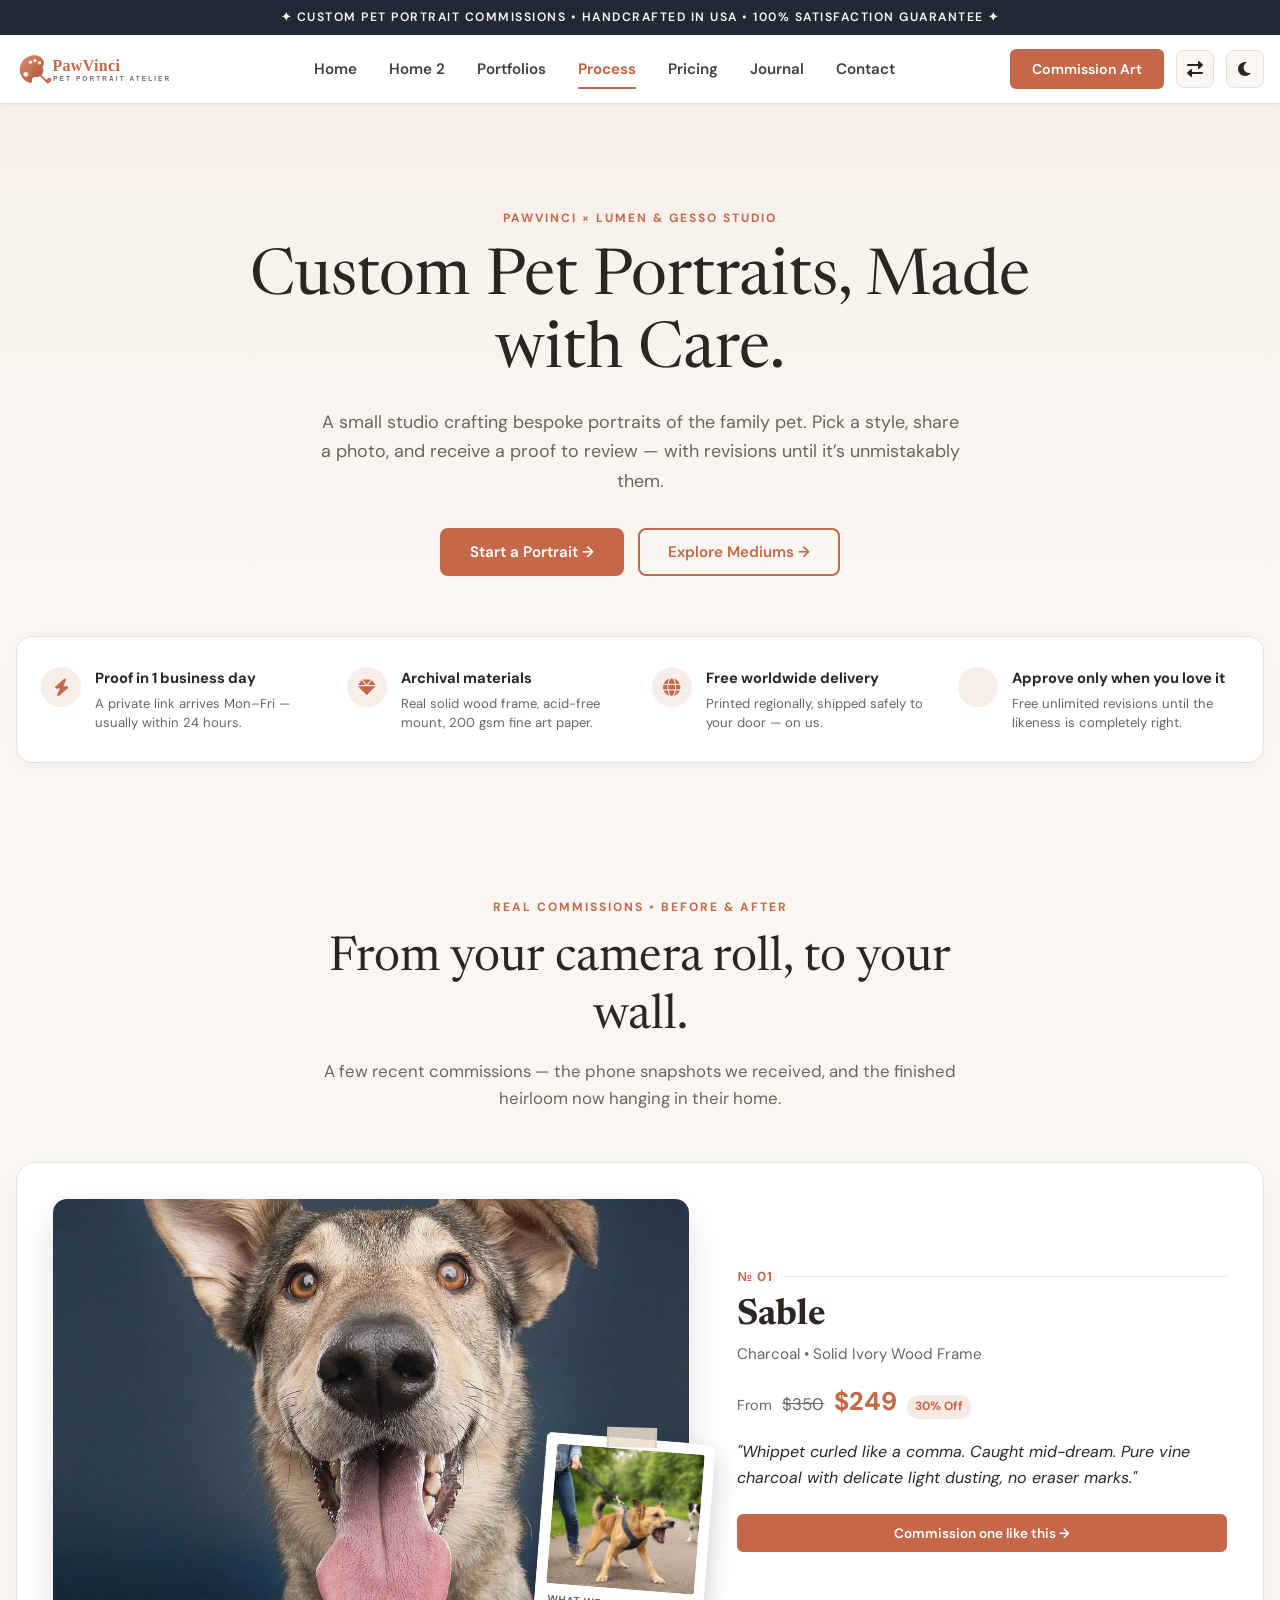
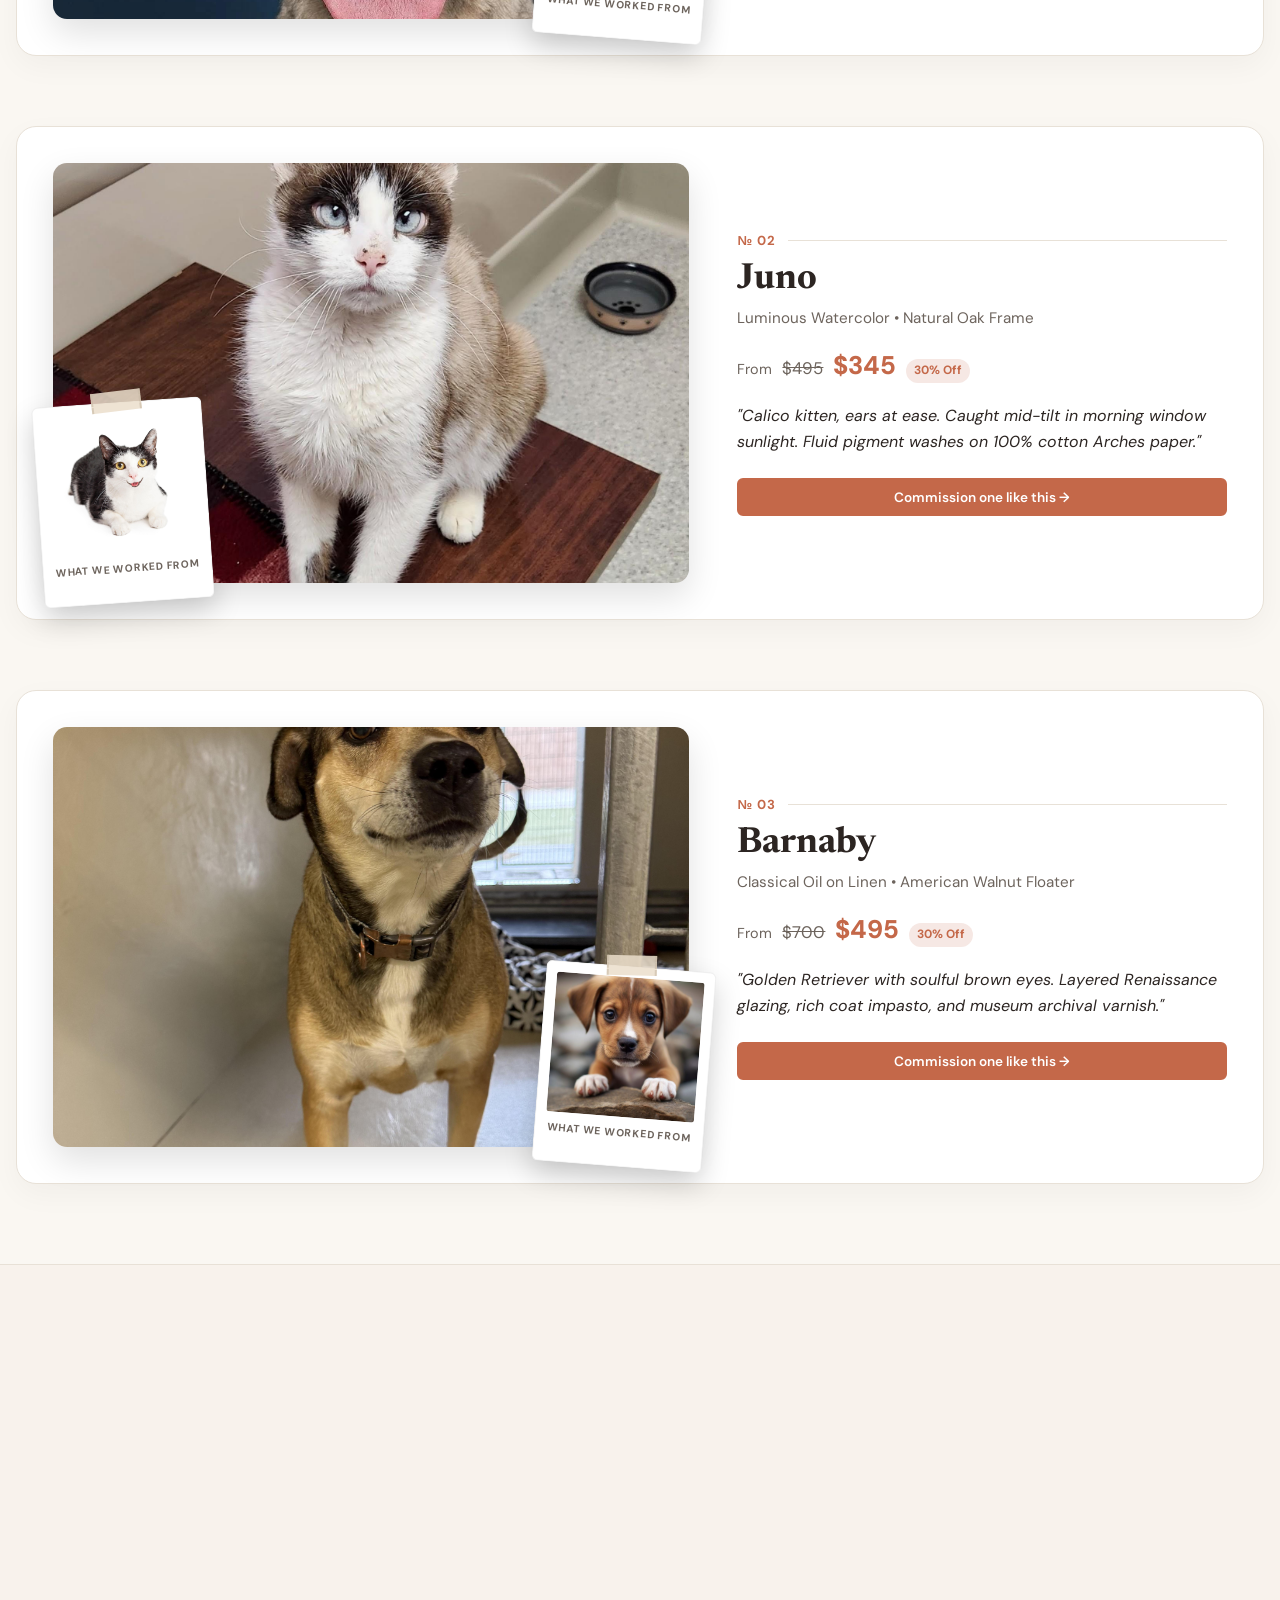
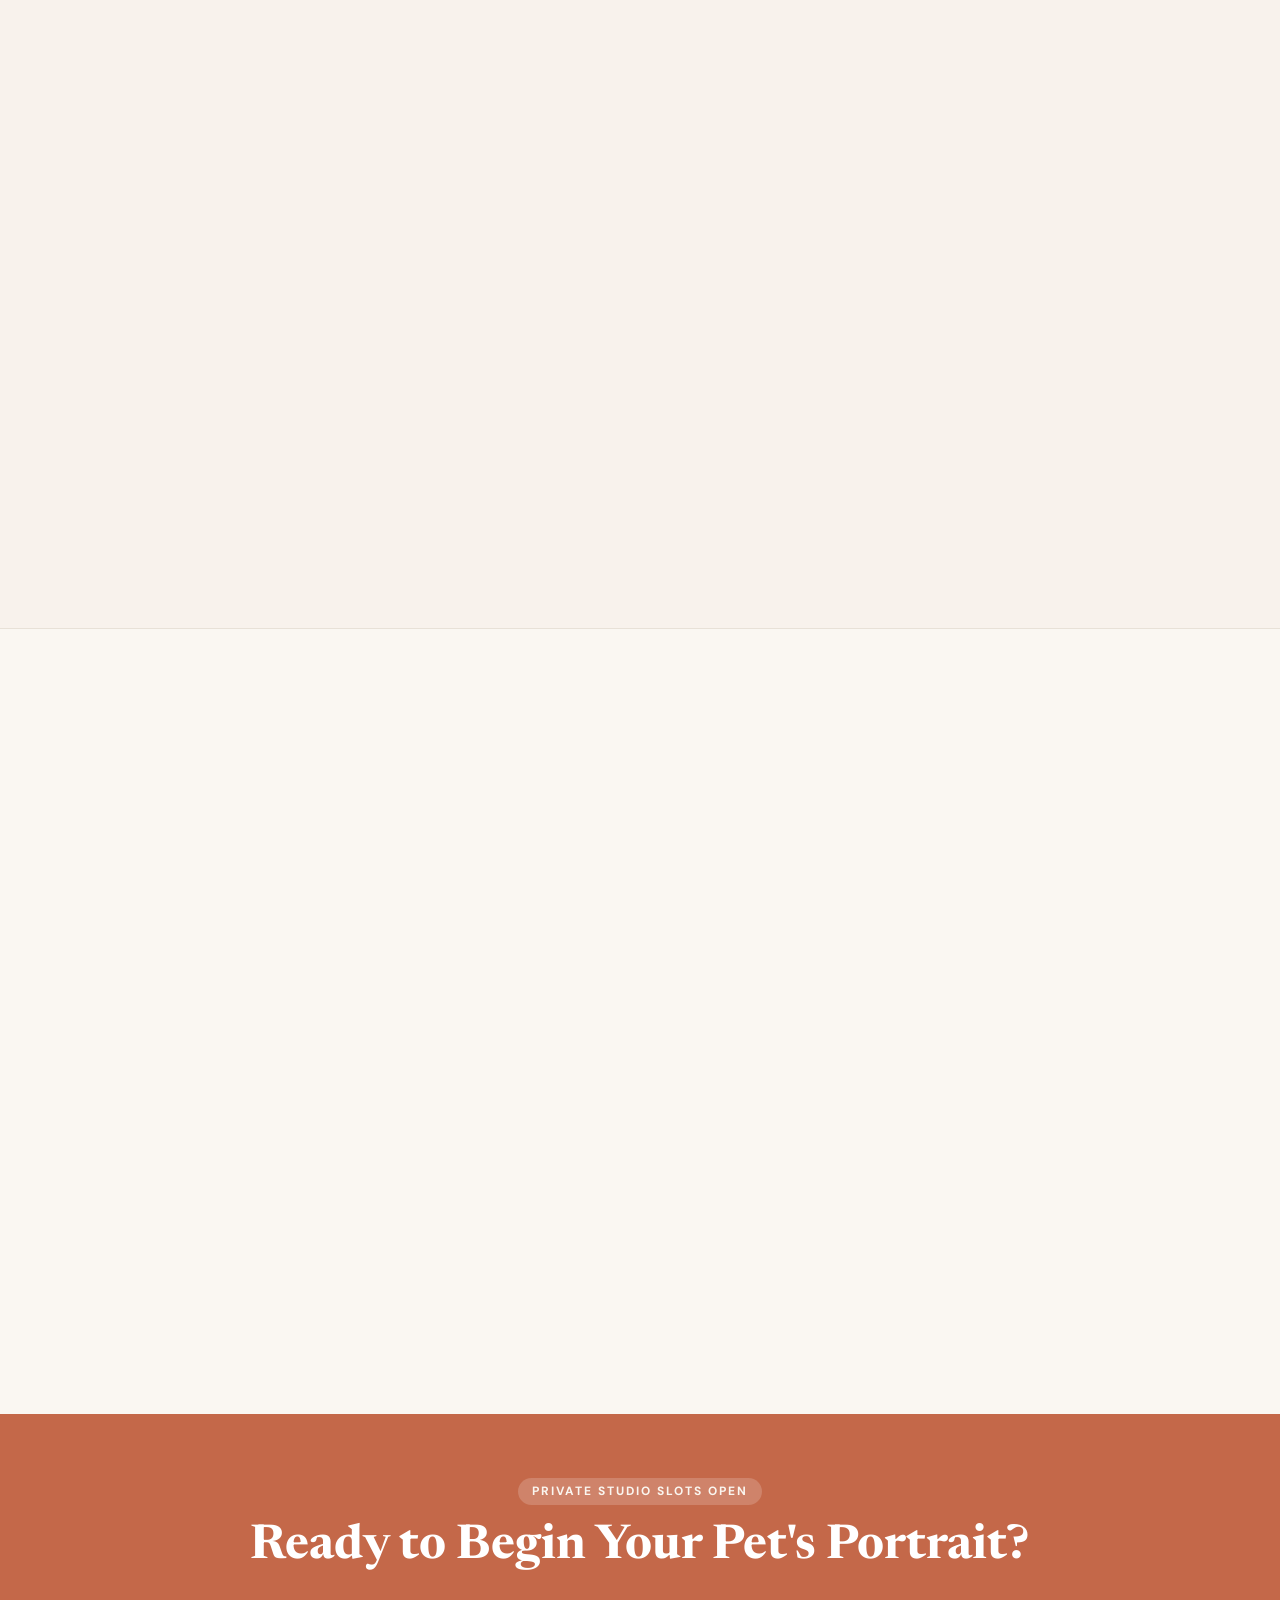
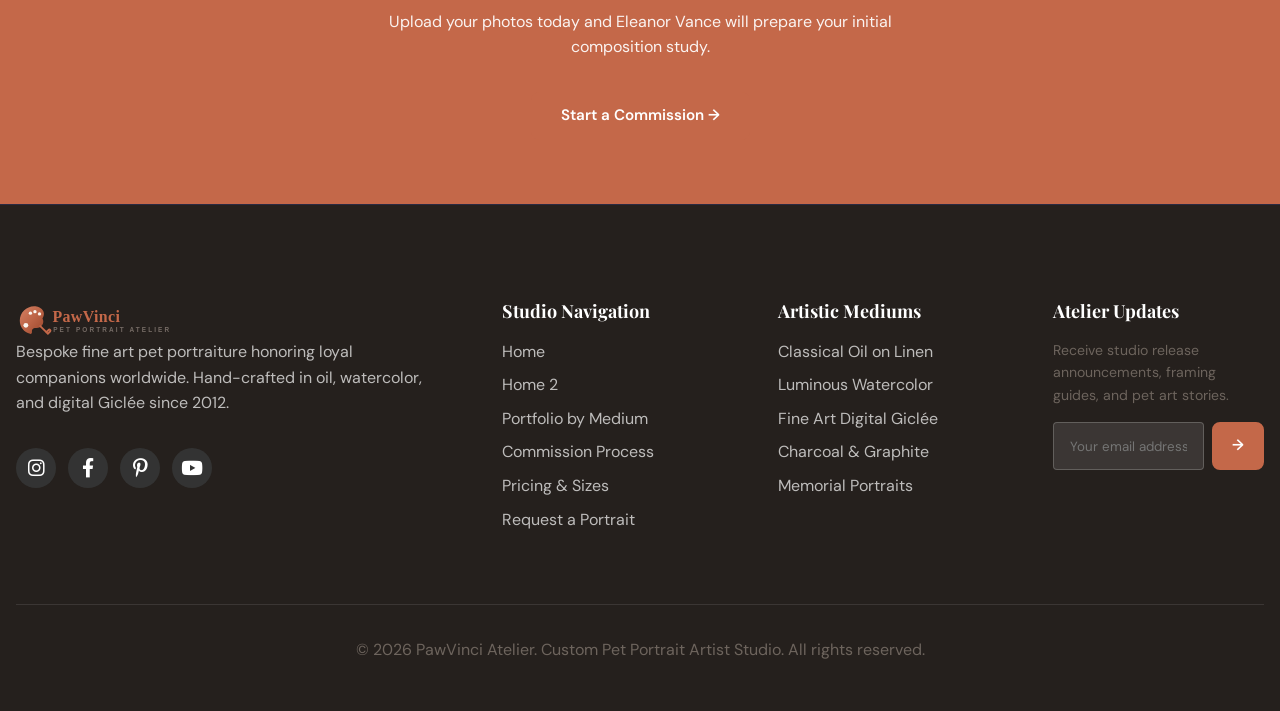
==== about.html @ a44b0733 "feat: complete PawVinci Custom Pet Portrait Artist Studio website" ====
<!DOCTYPE html>
<html lang="en" dir="ltr" data-theme="light">

<head>
  <meta charset="UTF-8">
  <meta name="viewport" content="width=device-width, initial-scale=1.0">
  <title>Commission Process & Atelier Craftsmanship | PawVinci &times; Lumen &amp; Gesso</title>
  <link rel="icon" type="image/svg+xml" href="assets/images/favicon.svg">
  <meta name="description"
    content="A small fine art studio crafting bespoke portraits of the family pet. Pick a style, share a photo, and receive a proof to review — with revisions until it is unmistakably them.">
  <link
    href="https://fonts.googleapis.com/css2?family=Playfair+Display:ital,wght@0,400;0,600;0,700;1,400;1,600&family=DM+Sans:wght@300;400;500;600;700&family=Newsreader:ital,opsz,wght@0,16..72,400;0,16..72,500;1,16..72,400;1,16..72,500&display=swap"
    rel="stylesheet">
  <link rel="stylesheet" href="assets/css/style.css">
  <link rel="stylesheet" href="https://cdnjs.cloudflare.com/ajax/libs/font-awesome/6.0.0/css/all.min.css">
  <link rel="stylesheet" href="assets/css/rtl.css">
  <style>
    :root {
      --lg-bg: var(--bg-light);
      --lg-card: var(--surface-color);
      --lg-text: var(--text-color);
      --lg-muted: var(--text-muted);
      --lg-accent: var(--primary);
      --lg-tape: #F4E8D8;
      --font-editorial: 'Newsreader', 'Playfair Display', serif;
    }

    /* Lumen & Gesso Hero */
    .lg-hero {
      padding: 100px 0 60px;
      text-align: center;
      background: linear-gradient(180deg, rgba(196, 104, 73, 0.05) 0%, rgba(250, 247, 242, 0) 100%);
    }

    .lg-eyebrow {
      font-family: var(--font-body);
      font-size: 0.75rem;
      font-weight: 700;
      text-transform: uppercase;
      letter-spacing: 2px;
      color: var(--primary);
      display: inline-block;
      margin-bottom: 14px;
    }

    .lg-hero-title {
      font-family: var(--font-editorial);
      font-size: clamp(2.4rem, 5vw, 4rem);
      font-weight: 400;
      line-height: 1.15;
      color: var(--text-color);
      max-width: 800px;
      margin: 0 auto 18px;
    }

    .lg-hero-lead {
      font-size: 1.12rem;
      color: var(--text-muted);
      max-width: 640px;
      margin: 0 auto 32px;
      line-height: 1.65;
    }

    /* Value Props Row */
    .lg-valueprops-row {
      display: grid;
      grid-template-columns: repeat(4, 1fr);
      gap: 24px;
      padding: 30px 24px;
      background: var(--surface-color);
      border: 1px solid var(--border-color);
      border-radius: 16px;
      box-shadow: 0 4px 20px rgba(0,0,0,0.03);
      margin-bottom: 70px;
    }

    @media (max-width: 900px) {
      .lg-valueprops-row {
        grid-template-columns: 1fr 1fr;
      }
    }
    @media (max-width: 550px) {
      .lg-valueprops-row {
        grid-template-columns: 1fr;
      }
    }

    .lg-valueprop-item {
      display: flex;
      gap: 14px;
      align-items: flex-start;
    }

    .lg-valueprop-icon {
      width: 40px;
      height: 40px;
      border-radius: 50%;
      background: rgba(196, 104, 73, 0.12);
      color: var(--primary);
      display: flex;
      align-items: center;
      justify-content: center;
      flex-shrink: 0;
      font-size: 1.1rem;
    }

    .lg-valueprop-title {
      font-weight: 700;
      font-size: 0.92rem;
      color: var(--text-color);
      margin-bottom: 3px;
    }

    .lg-valueprop-desc {
      font-size: 0.82rem;
      color: var(--text-muted);
      line-height: 1.45;
    }

    /* Transform / Before & After Stage (Lumen & Gesso signature) */
    .transform-section {
      padding: 60px 0 80px;
    }

    .transform-intro {
      text-align: center;
      max-width: 680px;
      margin: 0 auto 50px;
    }

    .transform-h2 {
      font-family: var(--font-editorial);
      font-size: clamp(2rem, 4vw, 3rem);
      font-weight: 400;
      color: var(--text-color);
      margin-bottom: 12px;
    }

    .transform-pairs {
      display: flex;
      flex-direction: column;
      gap: 70px;
    }

    .transform-pair-card {
      display: grid;
      grid-template-columns: 1.3fr 1fr;
      gap: 48px;
      align-items: center;
      background: var(--surface-color);
      border: 1px solid var(--border-color);
      border-radius: 20px;
      padding: 36px;
      box-shadow: 0 10px 30px rgba(0,0,0,0.04);
    }

    @media (max-width: 900px) {
      .transform-pair-card {
        grid-template-columns: 1fr;
        gap: 30px;
        padding: 24px;
      }
    }

    .transform-stage {
      position: relative;
      border-radius: 16px;
      overflow: visible;
    }

    .after-framed-img {
      width: 100%;
      height: 420px;
      object-fit: cover;
      border-radius: 14px;
      box-shadow: 0 14px 34px rgba(0,0,0,0.12);
      display: block;
    }

    /* Taped "What we worked from" Polaroids */
    .before-photo-polaroid {
      position: absolute;
      bottom: -20px;
      right: -20px;
      width: 170px;
      background: #FFFFFF;
      padding: 10px 10px 24px;
      border-radius: 6px;
      box-shadow: 0 12px 28px rgba(0,0,0,0.18);
      transform: rotate(4.5deg);
      z-index: 10;
      border: 1px solid rgba(0,0,0,0.06);
    }

    .before-photo-polaroid img {
      width: 100%;
      height: 140px;
      object-fit: cover;
      border-radius: 3px;
    }

    .polaroid-tape {
      position: absolute;
      top: -12px;
      left: 35%;
      width: 50px;
      height: 20px;
      background: rgba(235, 222, 204, 0.85);
      border-left: 2px dashed rgba(200, 185, 165, 0.6);
      border-right: 2px dashed rgba(200, 185, 165, 0.6);
      transform: rotate(-3deg);
    }

    .polaroid-tag {
      font-size: 0.65rem;
      font-weight: 700;
      text-transform: uppercase;
      letter-spacing: 0.8px;
      color: var(--text-muted);
      margin-top: 8px;
      display: block;
      text-align: center;
    }

    .transform-story-box {
      display: flex;
      flex-direction: column;
      justify-content: center;
    }

    .transform-plate {
      display: flex;
      align-items: center;
      gap: 12px;
      font-family: var(--font-body);
      font-size: 0.82rem;
      font-weight: 700;
      color: var(--primary);
      text-transform: uppercase;
      letter-spacing: 1px;
      margin-bottom: 8px;
    }

    .transform-plate-line {
      flex-grow: 1;
      height: 1px;
      background: var(--border-color);
    }

    .transform-pet-name {
      font-family: var(--font-editorial);
      font-size: 2.25rem;
      color: var(--text-color);
      margin-bottom: 4px;
    }

    .transform-medium-label {
      font-size: 0.95rem;
      color: var(--text-muted);
      margin-bottom: 16px;
    }

    .transform-price-row {
      display: flex;
      align-items: baseline;
      gap: 10px;
      margin-bottom: 16px;
    }

    .transform-price-now {
      font-size: 1.6rem;
      font-weight: 800;
      color: var(--primary);
    }

    .transform-price-was {
      font-size: 1.05rem;
      color: var(--text-muted);
      text-decoration: line-through;
    }

    .transform-blurb {
      font-size: 1rem;
      line-height: 1.6;
      color: var(--text-color);
      margin-bottom: 24px;
      font-style: italic;
    }

    /* Sticky 4-Step Process Section (Lumen & Gesso layout) */
    .process-section {
      padding: 80px 0;
      background: rgba(196, 104, 73, 0.03);
      border-top: 1px solid var(--border-color);
      border-bottom: 1px solid var(--border-color);
    }

    .process-sticky-layout {
      display: grid;
      grid-template-columns: 1fr 1.4fr;
      gap: 60px;
      align-items: start;
    }

    @media (max-width: 900px) {
      .process-sticky-layout {
        grid-template-columns: 1fr;
        gap: 36px;
      }
    }

    .process-sticky-left {
      position: sticky;
      top: 120px;
    }

    .process-step-list {
      display: flex;
      flex-direction: column;
      gap: 32px;
    }

    .lg-step-card {
      background: var(--surface-color);
      border: 1px solid var(--border-color);
      border-radius: 16px;
      padding: 32px 28px;
      display: flex;
      gap: 22px;
      box-shadow: 0 4px 16px rgba(0,0,0,0.03);
      transition: transform 0.3s ease, border-color 0.3s ease;
    }

    .lg-step-card:hover {
      transform: translateY(-3px);
      border-color: var(--primary);
    }

    .lg-step-num {
      font-family: var(--font-editorial);
      font-size: 2.2rem;
      font-weight: 600;
      color: var(--primary);
      line-height: 1;
      opacity: 0.9;
    }

    .lg-step-title {
      font-family: var(--font-editorial);
      font-size: 1.4rem;
      font-weight: 600;
      color: var(--text-color);
      margin-bottom: 8px;
    }

    .lg-step-body {
      font-size: 0.95rem;
      color: var(--text-muted);
      line-height: 1.6;
    }

    /* Materials Section ("Four ways to hang it") */
    .materials-grid {
      display: grid;
      grid-template-columns: repeat(auto-fit, minmax(280px, 1fr));
      gap: 28px;
      margin-top: 40px;
    }

    .material-card {
      background: var(--surface-color);
      border: 1px solid var(--border-color);
      border-radius: 16px;
      overflow: hidden;
      box-shadow: 0 6px 20px rgba(0,0,0,0.04);
      transition: transform 0.3s ease;
    }

    .material-card:hover {
      transform: translateY(-5px);
      border-color: var(--card-hover-border);
    }

    .material-card img {
      width: 100%;
      height: 220px;
      object-fit: cover;
    }

    .material-body {
      padding: 24px;
    }
  </style>
</head>

<body>

  <!-- Top Announcement Bar -->
  <div class="top-announcement-bar">
    <span>✦ Custom Pet Portrait Commissions &bull; Handcrafted in USA &bull; 100% Satisfaction Guarantee ✦</span>
  </div>

  <!-- Drawer Nav -->
  <div class="drawer-overlay"></div>
  <nav class="nav-drawer">
    <button class="drawer-close" aria-label="Close menu">&times;</button>
    <div class="drawer-links">
      <a href="index.html">Home</a>
      <a href="home2.html">Home 2</a>
      <a href="services.html">Portfolios</a>
      <a href="about.html" class="active">Process</a>
      <a href="pricing.html">Pricing</a>
      <a href="blog.html">Journal</a>
      <a href="contact.html">Contact</a>
    </div>
    <div class="drawer-actions">
      <div class="drawer-toggles">
        <button class="btn-icon rtl-toggle" aria-label="Toggle RTL" title="Toggle RTL"><i
            class="fa-solid fa-right-left"></i></button>
        <button class="btn-icon theme-toggle" aria-label="Toggle dark mode" title="Toggle Theme"><i
            class="fa-solid fa-moon"></i></button>
      </div>
      <a href="contact.html" class="btn btn-primary btn-full">Commission Art</a>
    </div>
  </nav>

  <!-- Main Nav -->
  <nav class="navbar">
    <div class="container">
      <a href="index.html" class="logo">
        <img src="assets/images/logo.svg" alt="PawVinci Pet Portrait Studio" style="height: 38px; width: auto;">
      </a>
      <div class="nav-links">
        <a href="index.html">Home</a>
        <a href="home2.html">Home 2</a>
        <a href="services.html">Portfolios</a>
        <a href="about.html" class="active">Process</a>
        <a href="pricing.html">Pricing</a>
        <a href="blog.html">Journal</a>
        <a href="contact.html">Contact</a>
      </div>
      <div class="nav-actions">
        <a href="contact.html" class="btn btn-primary btn-nav">Commission Art</a>
        <button class="btn-icon rtl-toggle" aria-label="Toggle RTL" title="Toggle RTL"><i
            class="fa-solid fa-right-left"></i></button>
        <button class="btn-icon theme-toggle" aria-label="Toggle dark mode" title="Toggle Theme"><i
            class="fa-solid fa-moon"></i></button>
      </div>
      <button class="hamburger" aria-label="Open menu"><i class="fa-solid fa-bars"></i></button>
    </div>
  </nav>

  <!-- Section 1: Lumen & Gesso Editorial Hero -->
  <section class="lg-hero">
    <div class="container">
      <span class="lg-eyebrow">PawVinci &times; Lumen &amp; Gesso Studio</span>
      <h1 class="lg-hero-title">Custom Pet Portraits, Made with Care.</h1>
      <p class="lg-hero-lead">
        A small studio crafting bespoke portraits of the family pet. Pick a style, share a photo, and receive a proof to review — with revisions until it’s unmistakably them.
      </p>
      <div style="display: flex; gap: 14px; justify-content: center; flex-wrap: wrap;">
        <a href="contact.html" class="btn btn-primary">Start a Portrait &rarr;</a>
        <a href="services.html" class="btn btn-outline">Explore Mediums &rarr;</a>
      </div>
    </div>
  </section>

  <!-- Section 2: Value Props Row (Lumen & Gesso style) -->
  <div class="container">
    <div class="lg-valueprops-row fade-in-up">
      
      <div class="lg-valueprop-item">
        <div class="lg-valueprop-icon"><i class="fa-solid fa-bolt"></i></div>
        <div>
          <div class="lg-valueprop-title">Proof in 1 business day</div>
          <div class="lg-valueprop-desc">A private link arrives Mon–Fri — usually within 24 hours.</div>
        </div>
      </div>

      <div class="lg-valueprop-item">
        <div class="lg-valueprop-icon"><i class="fa-solid fa-gem"></i></div>
        <div>
          <div class="lg-valueprop-title">Archival materials</div>
          <div class="lg-valueprop-desc">Real solid wood frame, acid-free mount, 200 gsm fine art paper.</div>
        </div>
      </div>

      <div class="lg-valueprop-item">
        <div class="lg-valueprop-icon"><i class="fa-solid fa-globe"></i></div>
        <div>
          <div class="lg-valueprop-title">Free worldwide delivery</div>
          <div class="lg-valueprop-desc">Printed regionally, shipped safely to your door — on us.</div>
        </div>
      </div>

      <div class="lg-valueprop-item">
        <div class="lg-valueprop-icon"><i class="fa-solid fa-shield-heart"></i></div>
        <div>
          <div class="lg-valueprop-title">Approve only when you love it</div>
          <div class="lg-valueprop-desc">Free unlimited revisions until the likeness is completely right.</div>
        </div>
      </div>

    </div>
  </div>

  <!-- Section 3: Before & After Transformation Stage (Lumen & Gesso Signature) -->
  <section class="transform-section">
    <div class="container">
      <div class="transform-intro fade-in-up">
        <div class="lg-eyebrow">Real commissions &bull; before &amp; after</div>
        <h2 class="transform-h2">From your camera roll, to your wall.</h2>
        <p style="color: var(--text-muted); font-size: 1.05rem;">A few recent commissions — the phone snapshots we received, and the finished heirloom now hanging in their home.</p>
      </div>

      <div class="transform-pairs">

        <!-- Pair 1: Sable (Charcoal) -->
        <article class="transform-pair-card fade-in-up">
          <div class="transform-stage">
            <img src="assets/images/DOGS.png" alt="Finished charcoal portrait of Sable in ivory frame" class="after-framed-img">
            
            <!-- Polaroid "What we worked from" with tape -->
            <div class="before-photo-polaroid">
              <div class="polaroid-tape"></div>
              <img src="assets/images/before.png" alt="Reference snapshot of Sable">
              <span class="polaroid-tag">What we worked from</span>
            </div>
          </div>

          <div class="transform-story-box">
            <div class="transform-plate">
              <span>№ 01</span>
              <div class="transform-plate-line"></div>
            </div>
            <h3 class="transform-pet-name">Sable</h3>
            <div class="transform-medium-label">Charcoal &bull; Solid Ivory Wood Frame</div>
            <div class="transform-price-row">
              <span style="font-size: 0.9rem; color: var(--text-muted);">From</span>
              <span class="transform-price-was">$350</span>
              <span class="transform-price-now">$249</span>
              <span style="background: rgba(196, 104, 73, 0.15); color: var(--primary); font-size: 0.75rem; font-weight: 700; padding: 2px 8px; border-radius: 12px;">30% Off</span>
            </div>
            <p class="transform-blurb">"Whippet curled like a comma. Caught mid-dream. Pure vine charcoal with delicate light dusting, no eraser marks."</p>
            <a href="contact.html?style=charcoal" class="btn btn-primary btn-sm">Commission one like this &rarr;</a>
          </div>
        </article>

        <!-- Pair 2: Juno (Luminous Watercolor / Lineart) -->
        <article class="transform-pair-card fade-in-up" style="transition-delay: 100ms;">
          <div class="transform-stage">
            <img src="assets/images/Chloe.png" alt="Finished watercolor portrait of Juno in honey oak frame" class="after-framed-img">
            
            <div class="before-photo-polaroid" style="right: auto; left: -15px; transform: rotate(-4deg);">
              <div class="polaroid-tape"></div>
              <img src="assets/images/CATS.png" alt="Reference snapshot of Juno">
              <span class="polaroid-tag">What we worked from</span>
            </div>
          </div>

          <div class="transform-story-box">
            <div class="transform-plate">
              <span>№ 02</span>
              <div class="transform-plate-line"></div>
            </div>
            <h3 class="transform-pet-name">Juno</h3>
            <div class="transform-medium-label">Luminous Watercolor &bull; Natural Oak Frame</div>
            <div class="transform-price-row">
              <span style="font-size: 0.9rem; color: var(--text-muted);">From</span>
              <span class="transform-price-was">$495</span>
              <span class="transform-price-now">$345</span>
              <span style="background: rgba(196, 104, 73, 0.15); color: var(--primary); font-size: 0.75rem; font-weight: 700; padding: 2px 8px; border-radius: 12px;">30% Off</span>
            </div>
            <p class="transform-blurb">"Calico kitten, ears at ease. Caught mid-tilt in morning window sunlight. Fluid pigment washes on 100% cotton Arches paper."</p>
            <a href="contact.html?style=watercolor" class="btn btn-primary btn-sm">Commission one like this &rarr;</a>
          </div>
        </article>

        <!-- Pair 3: Barnaby (Classical Oil) -->
        <article class="transform-pair-card fade-in-up" style="transition-delay: 200ms;">
          <div class="transform-stage">
            <img src="assets/images/Luna.png" alt="Finished oil portrait of Barnaby in walnut frame" class="after-framed-img">
            
            <div class="before-photo-polaroid">
              <div class="polaroid-tape"></div>
              <img src="assets/images/PUPPIES.png" alt="Reference snapshot of Barnaby">
              <span class="polaroid-tag">What we worked from</span>
            </div>
          </div>

          <div class="transform-story-box">
            <div class="transform-plate">
              <span>№ 03</span>
              <div class="transform-plate-line"></div>
            </div>
            <h3 class="transform-pet-name">Barnaby</h3>
            <div class="transform-medium-label">Classical Oil on Linen &bull; American Walnut Floater</div>
            <div class="transform-price-row">
              <span style="font-size: 0.9rem; color: var(--text-muted);">From</span>
              <span class="transform-price-was">$700</span>
              <span class="transform-price-now">$495</span>
              <span style="background: rgba(196, 104, 73, 0.15); color: var(--primary); font-size: 0.75rem; font-weight: 700; padding: 2px 8px; border-radius: 12px;">30% Off</span>
            </div>
            <p class="transform-blurb">"Golden Retriever with soulful brown eyes. Layered Renaissance glazing, rich coat impasto, and museum archival varnish."</p>
            <a href="contact.html?style=oil" class="btn btn-primary btn-sm">Commission one like this &rarr;</a>
          </div>
        </article>

      </div>
    </div>
  </section>

  <!-- Section 4: The 4-Step Sticky Process (Lumen & Gesso style) -->
  <section class="process-section" id="process">
    <div class="container">
      <div class="process-sticky-layout">
        
        <div class="process-sticky-left fade-in-up">
          <span class="lg-eyebrow">The Atelier Process</span>
          <h2 style="font-family: var(--font-editorial); font-size: clamp(2rem, 3.5vw, 2.75rem); color: var(--text-color); margin-bottom: 16px;">
            Four small steps. Most patrons finish in one sitting.
          </h2>
          <p style="color: var(--text-muted); font-size: 1rem; line-height: 1.65; margin-bottom: 24px;">
            It’s a friendly, intimate collaboration — closer to a cozy studio visit than an automated checkout. If you need any advice at any stage, a real artist is just an email or phone call away.
          </p>
          <a href="contact.html" class="btn btn-primary">Start Your Commission &rarr;</a>
        </div>

        <div class="process-step-list">
          
          <div class="lg-step-card fade-in-up">
            <div class="lg-step-num">01</div>
            <div>
              <div class="lg-step-title">Tell us about your pet</div>
              <div class="lg-step-body">Upload a clear photo of your pet and share their name and personality. The studio reviews what you send before we begin work to make sure lighting and angles are optimal.</div>
            </div>
          </div>

          <div class="lg-step-card fade-in-up" style="transition-delay: 100ms;">
            <div class="lg-step-num">02</div>
            <div>
              <div class="lg-step-title">Pick a style & medium</div>
              <div class="lg-step-body">Choose from Classical Oil on Linen, Luminous Watercolor, Digital Fine Art Giclée, or Charcoal — whichever best captures your companion's energy.</div>
            </div>
          </div>

          <div class="lg-step-card fade-in-up" style="transition-delay: 200ms;">
            <div class="lg-step-num">03</div>
            <div>
              <div class="lg-step-title">Review your private proof</div>
              <div class="lg-step-body">Within 24 hours, a private link arrives with your artwork proof. Approve it as-is, or request minor adjustments — unlimited revisions are included until you love it.</div>
            </div>
          </div>

          <div class="lg-step-card fade-in-up" style="transition-delay: 300ms;">
            <div class="lg-step-num">04</div>
            <div>
              <div class="lg-step-title">Receive your framed heirloom</div>
              <div class="lg-step-body">Your finished portrait is prepared for museum archival printing, varnished, custom framed in solid wood if you like, and safely shipped with full insurance and tracking.</div>
            </div>
          </div>

        </div>

      </div>
    </div>
  </section>

  <!-- Section 5: Materials & Craftsmanship ("Four ways to hang it") -->
  <section class="section-padding">
    <div class="container">
      <div class="text-center fade-in-up mb-6">
        <span class="lg-eyebrow">Materials &amp; Craftsmanship</span>
        <h2 style="font-family: var(--font-editorial); font-size: clamp(2rem, 4vw, 3rem); color: var(--text-color);">Four ways to hang it.</h2>
        <p style="color: var(--text-muted); max-width: 650px; margin: 0 auto;">Every commission is handcrafted to last generations using FSC-certified solid hardwoods and acid-free archival mounts.</p>
      </div>

      <div class="materials-grid">
        
        <div class="material-card fade-in-up">
          <img src="assets/images/classic-wood-frame.jpg" alt="Classic Hardwood Framed Print">
          <div class="material-body">
            <h4 style="font-family: var(--font-editorial); font-size: 1.25rem; margin-bottom: 6px;">Classic Wood Frame</h4>
            <p style="font-size: 0.88rem; color: var(--text-muted); margin: 0;">FSC-certified solid American Walnut, Natural Oak, or Matte Black with lightweight shatterproof acrylic.</p>
          </div>
        </div>

        <div class="material-card fade-in-up" style="transition-delay: 100ms;">
          <img src="assets/images/matted-box-frame.jpg" alt="Matted Museum Box Frame">
          <div class="material-body">
            <h4 style="font-family: var(--font-editorial); font-size: 1.25rem; margin-bottom: 6px;">Matted Box Frame</h4>
            <p style="font-size: 0.88rem; color: var(--text-muted); margin: 0;">Bevel-cut Snow White museum mount board offering breathing room and depth for watercolor & charcoal.</p>
          </div>
        </div>

        <div class="material-card fade-in-up" style="transition-delay: 200ms;">
          <img src="assets/images/hero.jpg" alt="Canvas Float Frame">
          <div class="material-body">
            <h4 style="font-family: var(--font-editorial); font-size: 1.25rem; margin-bottom: 6px;">Linen Float Frame</h4>
            <p style="font-size: 0.88rem; color: var(--text-muted); margin: 0;">Stretched Belgian linen canvas suspended inside a deep floating wood tray for an ultra-luxury gallery feel.</p>
          </div>
        </div>

        <div class="material-card fade-in-up" style="transition-delay: 300ms;">
          <img src="assets/images/after.png" alt="Stretched Canvas Wrap">
          <div class="material-body">
            <h4 style="font-family: var(--font-editorial); font-size: 1.25rem; margin-bottom: 6px;">Gallery Wrapped Canvas</h4>
            <p style="font-size: 0.88rem; color: var(--text-muted); margin: 0;">Clean, frameless 1.5" deep canvas with artwork mirrored around the edges for a contemporary aesthetic.</p>
          </div>
        </div>

      </div>
    </div>
  </section>

  <!-- CTA Banner -->
  <section class="cta-banner fade-in-up">
    <div class="container" style="display: flex; flex-direction: column; align-items: center; text-align: center;">
      <span class="lg-eyebrow" style="color: #FAF6F0; background: rgba(255,255,255,0.18); padding: 4px 14px; border-radius: 20px;">Private Studio Slots Open</span>
      <h2 style="font-family: var(--font-editorial); font-size: clamp(2rem, 4vw, 3rem);">Ready to Begin Your Pet's Portrait?</h2>
      <p class="mb-6" style="max-width: 520px; color: rgba(255,255,255,0.92);">Upload your photos today and Eleanor Vance will prepare your initial composition study.</p>
      <a href="contact.html" class="btn" style="background: var(--primary); color: #fff; font-weight: 600;">Start a Commission &rarr;</a>
    </div>
  </section>

  <!-- Footer -->
  <footer class="footer">
    <div class="container">
      <div class="footer-grid fade-in-up">
        <div style="text-align: inherit;">
          <a href="index.html" class="logo">
            <img src="assets/images/logo.svg" alt="PawVinci Pet Portrait Studio" style="height: 38px; width: auto;">
          </a>
          <p class="footer-desc">Bespoke fine art pet portraiture honoring loyal companions worldwide. Hand-crafted in oil, watercolor, and digital Giclée since 2012.</p>
          <div class="social-icons">
            <a href="#" class="social-icon instagram" aria-label="Instagram"><i class="fab fa-instagram"></i></a>
            <a href="#" class="social-icon facebook" aria-label="Facebook"><i class="fab fa-facebook-f"></i></a>
            <a href="#" class="social-icon pinterest" aria-label="Pinterest"><i class="fab fa-pinterest-p"></i></a>
            <a href="#" class="social-icon youtube" aria-label="YouTube"><i class="fab fa-youtube"></i></a>
          </div>
        </div>
        <div>
          <h4 class="footer-heading">Studio Navigation</h4>
          <ul class="footer-links">
            <li><a href="index.html">Home</a></li>
            <li><a href="home2.html">Home 2</a></li>
            <li><a href="services.html">Portfolio by Medium</a></li>
            <li><a href="about.html">Commission Process</a></li>
            <li><a href="pricing.html">Pricing & Sizes</a></li>
            <li><a href="contact.html">Request a Portrait</a></li>
          </ul>
        </div>
        <div>
          <h4 class="footer-heading">Artistic Mediums</h4>
          <ul class="footer-links">
            <li><a href="services.html#oil">Classical Oil on Linen</a></li>
            <li><a href="services.html#watercolor">Luminous Watercolor</a></li>
            <li><a href="services.html#digital">Fine Art Digital Giclée</a></li>
            <li><a href="services.html#charcoal">Charcoal & Graphite</a></li>
            <li><a href="services.html#memorial">Memorial Portraits</a></li>
          </ul>
        </div>
        <div>
          <h4 class="footer-heading">Atelier Updates</h4>
          <p style="font-size: 0.88rem; color: var(--text-muted); margin-bottom: 12px;">Receive studio release announcements, framing guides, and pet art stories.</p>
          <form class="newsletter-form">
            <input type="email" class="form-control" placeholder="Your email address" required>
            <button type="submit" class="btn btn-primary" style="padding: 12px 18px;" aria-label="Subscribe">&rarr;</button>
          </form>
        </div>
      </div>
      <div class="footer-bottom fade-in-up">
        <p>&copy; 2026 PawVinci Atelier. Custom Pet Portrait Artist Studio. All rights reserved.</p>
      </div>
    </div>
  </footer>

  <button class="back-to-top" aria-label="Back to top">↑</button>
  <script src="assets/js/main.js"></script>
</body>

</html>
---- assets/css/style.css ----
/* 1. CSS Custom Properties (:root tokens) */
:root {
  --primary: #C46849;
  --primary-hover: #AC5639;
  --secondary: #2D2522;
  --accent-ivory: #FAF6F0;
  --accent-sage: #6E8C76;
  --bg-light: #FAF7F2;
  --bg-dark: #1A1615;
  --surface-dark: #25201D;
  --font-display: 'Playfair Display', serif;
  --font-body: 'DM Sans', sans-serif;
  --text-dark: #2C2522;
  --text-light: #F7F2EC;
  --border-light: #E8E1D7;
  --border-dark: #38302B;
  --spacing-1: 4px;
  --spacing-2: 8px;
  --spacing-3: 12px;
  --spacing-4: 16px;
  --spacing-5: 24px;
  --spacing-6: 32px;
  --spacing-7: 48px;
  --spacing-8: 64px;
  --spacing-9: 96px;
  --container-width: 1280px;
}

:root {
  --bg-color: var(--bg-light);
  --surface-color: #FFFFFF;
  --text-color: var(--text-dark);
  --text-muted: #6D645D;
  --border-color: var(--border-light);
  --overlay-bg: rgba(26, 22, 21, 0.62);
  --card-hover-border: rgba(196, 104, 73, 0.45);
}

[data-theme="dark"] {
  --bg-color: var(--bg-dark);
  --surface-color: var(--surface-dark);
  --text-color: var(--text-light);
  --text-muted: #A69C95;
  --border-color: var(--border-dark);
  --overlay-bg: rgba(20, 17, 16, 0.78);
  --card-hover-border: rgba(196, 104, 73, 0.45);
}

/* 2. Reset & Base */
*,
*::before,
*::after {
  box-sizing: border-box;
  margin: 0;
  padding: 0;
}

html {
  scroll-behavior: smooth;
}

body {
  font-family: var(--font-body);
  background-color: var(--bg-color);
  color: var(--text-color);
  line-height: 1.6;
  transition: background-color 0.3s ease, color 0.3s ease;
  overflow-x: hidden;
}

a {
  text-decoration: none;
  color: inherit;
}

ul {
  list-style: none;
}

img {
  max-width: 100%;
  height: auto;
  display: block;
}

/* 3. Typography */
h1,
h2,
h3,
h4,
h5,
h6 {
  font-family: var(--font-display);
  font-weight: 700;
  line-height: 1.2;
  margin-bottom: var(--spacing-4);
}

h1 {
  font-size: clamp(2.5rem, 5vw, 4.5rem);
}

h2 {
  font-size: clamp(2rem, 4vw, 3rem);
}

h3 {
  font-size: clamp(1.5rem, 3vw, 2.25rem);
}

p {
  margin-bottom: var(--spacing-4);
  color: var(--text-muted);
}

/* 4. Utilities */
.container {
  width: 100%;
  max-width: var(--container-width);
  margin: 0 auto;
  padding: 0 var(--spacing-4);
}

.text-center {
  text-align: center;
}

.text-primary {
  color: var(--primary);
}

.mb-1 {
  margin-bottom: var(--spacing-1);
}

.mb-2 {
  margin-bottom: var(--spacing-2);
}

.mb-4 {
  margin-bottom: var(--spacing-4);
}

.mb-6 {
  margin-bottom: var(--spacing-6);
}

.mb-8 {
  margin-bottom: var(--spacing-8);
}

.mt-2 {
  margin-top: var(--spacing-2);
}

.mt-4 {
  margin-top: var(--spacing-4);
}

.mt-6 {
  margin-top: var(--spacing-6);
}

.mt-8 {
  margin-top: var(--spacing-8);
}

.mt-12 {
  margin-top: var(--spacing-9);
}

.section-padding {
  padding: var(--spacing-9) 0;
}

/* 4.5 Top Announcement Ribbon */
.top-announcement-bar {
  background: #212A34;
  color: #FAF7F2;
  padding: 9px 16px;
  font-size: 0.76rem;
  font-weight: 600;
  letter-spacing: 1.5px;
  text-transform: uppercase;
  text-align: center;
  line-height: 1.4;
  display: block;
  width: 100%;
}

[data-theme="dark"] .top-announcement-bar {
  background: #141110;
  color: #EAE5DE;
  border-bottom: 1px solid rgba(255, 255, 255, 0.06);
}

/* 5. Navbar */
.navbar {
  position: sticky;
  top: 0;
  left: 0;
  width: 100%;
  z-index: 1000;
  transition: all 0.3s ease;
  padding: 14px 0;
  background: var(--surface-color);
  border-bottom: 1px solid var(--border-color);
  color: var(--text-color);
  box-shadow: 0 1px 3px rgba(0, 0, 0, 0.04);
}

.navbar.scrolled {
  background: var(--surface-color);
  padding: 12px 0;
  box-shadow: 0 4px 20px rgba(0, 0, 0, 0.08);
}

[data-theme="dark"] .navbar {
  background: rgba(37, 32, 29, 0.96);
  border-bottom: 1px solid var(--border-color);
  color: var(--text-color);
}

[data-theme="dark"] .navbar.scrolled {
  background: rgba(30, 26, 24, 0.98);
  border-bottom: 1px solid var(--border-color);
  box-shadow: 0 4px 24px rgba(0, 0, 0, 0.4);
}

.navbar .container {
  display: flex;
  align-items: center;
  justify-content: space-between;
}

.nav-drawer,
.drawer-overlay {
  display: none;
}

.logo {
  display: flex;
  align-items: center;
  text-decoration: none;
}

.logo img {
  height: 38px;
  width: auto;
  transition: filter 0.3s ease;
}

[data-theme="dark"] .logo img {
  filter: brightness(1.15) contrast(1.05);
}

.nav-links {
  display: flex;
  gap: var(--spacing-5);
  align-items: center;
}

.nav-links a,
.nav-links a:link,
.nav-links a:visited {
  font-family: var(--font-body);
  font-weight: 600;
  font-size: 0.95rem;
  color: var(--text-color) !important;
  transition: color 0.2s ease, opacity 0.2s ease;
  position: relative;
  padding: 8px 4px;
  text-decoration: none;
  display: inline-block;
  opacity: 0.88;
}

.nav-links a:hover {
  color: var(--primary) !important;
  opacity: 1;
}

.nav-links a.active {
  color: var(--primary) !important;
  font-weight: 700;
  opacity: 1;
}

.nav-links a.active::after {
  content: '';
  position: absolute;
  left: 4px;
  right: 4px;
  bottom: 0;
  height: 2.5px;
  background: var(--primary);
  border-radius: 3px;
}

/* Explicit Light & Dark Mode Navigation Text Colors */
[data-theme="light"] .nav-links a,
:root:not([data-theme="dark"]) .nav-links a {
  color: #2C2522 !important;
}

[data-theme="light"] .nav-links a:hover,
:root:not([data-theme="dark"]) .nav-links a:hover,
[data-theme="light"] .nav-links a.active,
:root:not([data-theme="dark"]) .nav-links a.active {
  color: var(--primary) !important;
}

[data-theme="dark"] .nav-links a {
  color: #F7F2EC !important;
}

[data-theme="dark"] .nav-links a:hover,
[data-theme="dark"] .nav-links a.active {
  color: var(--primary) !important;
}

.nav-actions {
  display: flex;
  align-items: center;
  gap: var(--spacing-3);
  color: var(--text-color);
}

.nav-actions .btn-icon,
.drawer-toggles .btn-icon {
  width: 38px;
  height: 38px;
  border-radius: 8px;
  border: 1px solid var(--border-color);
  background: var(--bg-light);
  color: var(--text-color) !important;
  display: flex;
  align-items: center;
  justify-content: center;
  font-size: 1rem;
  cursor: pointer;
  transition: all 0.25s ease;
}

[data-theme="light"] .nav-actions .btn-icon,
:root:not([data-theme="dark"]) .nav-actions .btn-icon {
  background: #FAF7F2;
  color: #2C2522 !important;
  border-color: #E8E1D7;
}

[data-theme="dark"] .nav-actions .btn-icon {
  background: #1A1615;
  color: #F7F2EC !important;
  border-color: #38302B;
}

.nav-actions .btn-icon:hover,
.drawer-toggles .btn-icon:hover {
  border-color: var(--primary) !important;
  color: var(--primary) !important;
  transform: translateY(-2px);
}

.hamburger {
  display: none;
  background: none;
  border: none;
  color: var(--text-color);
  font-size: 1.5rem;
  cursor: pointer;
  padding: 8px;
}

/* 6. Hero */
.hero {
  background-size: cover;
  background-position: center;
  min-height: 600px;
  height: 100vh;
  position: relative;
  display: flex;
  align-items: center;
  text-align: center;
  color: #fff;
}

.hero::before {
  content: '';
  position: absolute;
  inset: 0;
  background: var(--overlay-bg);
  z-index: 1;
}

.hero-content {
  position: relative;
  z-index: 2;
  max-width: 800px;
  margin: 0 auto;
}

.hero h1 {
  color: #fff;
  margin-bottom: var(--spacing-4);
  font-size: clamp(3rem, 6vw, 5rem);
}

.hero p {
  color: rgba(255, 255, 255, 0.9);
  font-size: 1.125rem;
  margin-bottom: var(--spacing-6);
}

/* 7. Cards & Grid */
.grid {
  display: grid;
  grid-template-columns: repeat(3, 1fr);
  gap: var(--spacing-6);
}

.card {
  display: flex;
  flex-direction: column;
  align-items: center;
  text-align: center;
  background: var(--surface-color);
  border: 1px solid var(--border-color);
  padding: var(--spacing-6);
  border-radius: 8px;
  transition: all 0.3s ease;
}

.card:hover {
  transform: translateY(-6px);
  box-shadow: 0 16px 36px rgba(196, 104, 73, 0.16);
  border-color: var(--card-hover-border);
}

.card-icon {
  font-size: 2.5rem;
  color: var(--primary);
  margin-bottom: var(--spacing-4);
}

.card-title {
  margin-bottom: var(--spacing-2);
}

.card-img {
  width: 100%;
  height: 250px;
  object-fit: cover;
  border-radius: 4px;
  margin-bottom: var(--spacing-4);
}

/* 8. Buttons - Unified Design System */
.btn {
  display: inline-flex;
  align-items: center;
  justify-content: center;
  gap: 8px;
  padding: 12px 28px;
  font-family: var(--font-body);
  font-size: 0.95rem;
  font-weight: 600;
  line-height: 1.3;
  text-align: center;
  text-decoration: none;
  border-radius: 8px;
  border: 2px solid transparent;
  box-sizing: border-box;
  min-height: 48px;
  white-space: nowrap;
  cursor: pointer;
  transition: all 0.25s cubic-bezier(0.4, 0, 0.2, 1);
  box-shadow: none;
}

.btn:focus-visible {
  outline: 3px solid rgba(196, 104, 73, 0.4);
  outline-offset: 2px;
}

.btn-primary {
  background: var(--primary);
  color: #ffffff !important;
  border-color: var(--primary);
}

.btn-primary:hover {
  background: var(--primary-hover);
  border-color: var(--primary-hover);
  color: #ffffff !important;
  transform: translateY(-2px);
  box-shadow: 0 8px 20px rgba(196, 104, 73, 0.25);
}

.btn-primary:active {
  transform: translateY(0);
}

.btn-outline {
  background: transparent;
  color: var(--primary) !important;
  border-color: var(--primary);
}

.btn-outline:hover {
  background: var(--primary);
  color: #ffffff !important;
  border-color: var(--primary);
  transform: translateY(-2px);
  box-shadow: 0 8px 20px rgba(196, 104, 73, 0.22);
}

.btn-outline:active {
  transform: translateY(0);
}

.btn-secondary {
  background: var(--surface-color);
  color: var(--text-color) !important;
  border-color: var(--border-color);
}

.btn-secondary:hover {
  border-color: var(--primary);
  color: var(--primary) !important;
  transform: translateY(-2px);
  box-shadow: var(--shadow-sm);
}

.btn-sm {
  padding: 8px 18px;
  font-size: 0.85rem;
  font-weight: 600;
  min-height: 38px;
  border-radius: 6px;
}

.btn-lg {
  padding: 14px 34px;
  font-size: 1.05rem;
  font-weight: 600;
  min-height: 52px;
  border-radius: 8px;
}

.btn-nav {
  padding: 8px 20px;
  font-size: 0.88rem;
  font-weight: 600;
  min-height: 40px;
  border-radius: 6px;
}

.btn-full {
  width: 100%;
}

.btn-icon {
  background: none;
  border: none;
  color: inherit;
  cursor: pointer;
  font-size: 1.25rem;
  display: flex;
  align-items: center;
  justify-content: center;
  transition: color 0.3s ease;
}

.btn-icon:hover {
  color: var(--primary);
}

/* 9. Footer */
.footer {
  background: var(--surface-dark);
  color: #fff;
  padding: var(--spacing-9) 0 var(--spacing-6);
  border-top: 1px solid #2A2A42;
}

.footer-grid {
  display: grid;
  grid-template-columns: 2fr 1fr 1fr 1fr;
  gap: var(--spacing-8);
  margin-bottom: var(--spacing-8);
}

.footer-logo {
  font-family: var(--font-display);
  font-size: 1.5rem;
  font-weight: 700;
  color: #fff;
  margin-bottom: var(--spacing-2);
  display: block;
}

.footer-desc {
  color: rgba(255, 255, 255, 0.7);
  margin-bottom: var(--spacing-6);
}

.footer-heading {
  font-size: 1.125rem;
  color: #fff;
  margin-bottom: var(--spacing-4);
}

.footer-links li {
  margin-bottom: var(--spacing-2);
}

.footer-links a {
  color: rgba(255, 255, 255, 0.7);
  position: relative;
  transition: color 0.3s ease;
}

.footer-links a::after {
  content: '';
  position: absolute;
  left: 0;
  bottom: -2px;
  height: 1px;
  width: 0;
  background: var(--primary);
  transition: width 0.3s ease;
}

.footer-links a:hover {
  color: var(--primary);
}

.footer-links a:hover::after {
  width: 100%;
}

.footer-bottom {
  text-align: center;
  padding-top: var(--spacing-6);
  border-top: 1px solid rgba(255, 255, 255, 0.1);
  color: rgba(255, 255, 255, 0.5);
}

/* 10. Social Icons */
.social-icons {
  display: flex;
  gap: var(--spacing-3);
}

.social-icon {
  width: 40px;
  height: 40px;
  border-radius: 50%;
  display: flex;
  align-items: center;
  justify-content: center;
  color: #fff;
  font-size: 1.2rem;
  transition: all 0.3s ease;
  background: #333;
}

.social-icon:hover {
  transform: scale(1.15);
}

.social-icon.instagram:hover {
  background: linear-gradient(45deg, #E1306C, #F77737, #FCAF45);
  box-shadow: 0 0 15px rgba(225, 48, 108, 0.5);
}

.social-icon.facebook:hover {
  background: #1877F2;
  box-shadow: 0 0 15px rgba(24, 119, 242, 0.5);
}

.social-icon.youtube:hover {
  background: #FF0000;
  box-shadow: 0 0 15px rgba(255, 0, 0, 0.5);
}

.social-icon.whatsapp:hover {
  background: #25D366;
  box-shadow: 0 0 15px rgba(37, 211, 102, 0.5);
}

.social-icon.tiktok:hover {
  background: linear-gradient(45deg, #010101, #69C9D0);
  box-shadow: 0 0 15px rgba(105, 201, 208, 0.5);
}

/* 11. Forms */
.form-group {
  margin-bottom: var(--spacing-4);
  text-align: left;
  width: 100%;
}

.form-label {
  display: block;
  margin-bottom: var(--spacing-2);
  font-weight: 500;
  color: var(--text-color);
}

.form-control {
  width: 100%;
  padding: 12px 16px;
  border: 1px solid var(--border-color);
  background: var(--bg-color);
  color: var(--text-color);
  border-radius: 4px;
  font-family: var(--font-body);
  transition: border-color 0.3s ease;
}

.form-control:focus {
  outline: none;
  border-color: var(--primary);
}

textarea.form-control {
  min-height: 120px;
  resize: vertical;
}

.newsletter-form {
  display: flex;
  gap: var(--spacing-2);
  margin-top: var(--spacing-4);
}

.newsletter-form .form-control {
  background: rgba(255, 255, 255, 0.1);
  border-color: rgba(255, 255, 255, 0.2);
  color: #fff;
}

.error-msg {
  color: #ff4d4f;
  font-size: 0.875rem;
  margin-top: var(--spacing-1);
  display: none;
}

/* 12. Map */
.map-container {
  width: 100%;
  min-height: 420px;
  background: #eee;
  position: relative;
  border-radius: 8px;
  overflow: hidden;
}

.map-container iframe {
  width: 100%;
  height: 100%;
  position: absolute;
  top: 0;
  left: 0;
  border: 0;
  filter: hue-rotate(35deg) saturate(0.6) brightness(1.1);
  /* Gold tint approx */
}

[data-theme="dark"] .map-container iframe {
  filter: invert(90%) hue-rotate(180deg) brightness(0.8) contrast(1.2) hue-rotate(35deg) saturate(0.6);
}

/* 13. Animations & Transitions */
.fade-in-up {
  opacity: 0;
  transform: translateY(30px);
  transition: opacity 0.8s ease, transform 0.8s ease;
}

.fade-in-up.visible {
  opacity: 1;
  transform: translateY(0);
}

@media (prefers-reduced-motion: reduce) {

  *,
  *::before,
  *::after {
    animation-duration: 0.01ms !important;
    animation-iteration-count: 1 !important;
    transition-duration: 0.01ms !important;
    scroll-behavior: auto !important;
  }
}

/* 14. Home 1 sections */
#particles-canvas {
  position: absolute;
  top: 0;
  left: 0;
  width: 100%;
  height: 100%;
  z-index: 1;
  pointer-events: none;
}

.about-split {
  display: grid;
  grid-template-columns: 1fr 1fr;
  gap: var(--spacing-8);
  align-items: center;
}

.about-img {
  width: 100%;
  border-radius: 8px;
  box-shadow: 0 20px 40px rgba(0, 0, 0, 0.1);
}

.cta-banner {
  background: var(--primary);
  color: #fff;
  padding: var(--spacing-8) 0;
  text-align: center;
}

.cta-banner h2 {
  color: #fff;
  margin-bottom: var(--spacing-6);
}

/* 15. Home 2 sections */
.gallery-strip {
  display: grid;
  grid-template-columns: repeat(3, 1fr);
  gap: var(--spacing-2);
}

.gallery-item {
  position: relative;
  overflow: hidden;
  aspect-ratio: 1;
  border-radius: 4px;
}

.gallery-item img {
  width: 100%;
  height: 100%;
  object-fit: cover;
  transition: transform 0.5s ease;
}

.gallery-overlay {
  position: absolute;
  inset: 0;
  background: rgba(196, 104, 73, 0.7);
  display: flex;
  align-items: center;
  justify-content: center;
  color: #fff;
  opacity: 0;
  transition: opacity 0.3s ease;
}

.gallery-item:hover img {
  transform: scale(1.1);
}

.gallery-item:hover .gallery-overlay {
  opacity: 1;
}

.event-card {
  display: flex;
  align-items: center;
  justify-content: space-between;
  background: var(--surface-color);
  border: 1px solid var(--border-color);
  border-radius: 8px;
  padding: var(--spacing-4) var(--spacing-6);
  margin-bottom: var(--spacing-4);
  transition: all 0.3s ease;
  gap: var(--spacing-4);
}

.event-details {
  flex: 1;
  text-align: center;
}

.event-card:hover {
  transform: translateX(6px);
  border-color: var(--primary);
  box-shadow: 0 10px 30px rgba(0, 0, 0, 0.05);
}

.event-date {
  font-size: 1.5rem;
  font-weight: 700;
  color: var(--primary);
  padding-right: var(--spacing-4);
  border-right: 1px solid var(--border-color);
  margin-right: var(--spacing-4);
  min-width: 80px;
  text-align: center;
}

.event-date span {
  display: block;
  font-size: 0.875rem;
  font-weight: 400;
  color: var(--text-muted);
}

.event-details flex {
  flex: 1;
}

/* 16. Services page */
.service-level {
  display: inline-block;
  padding: 4px 12px;
  background: rgba(196, 104, 73, 0.1);
  color: var(--primary);
  border-radius: 20px;
  font-size: 0.75rem;
  font-weight: 600;
  margin-bottom: var(--spacing-2);
}

/* 17. Blog page */
.blog-card {
  text-align: left;
  align-items: flex-start;
  padding: 0;
  overflow: hidden;
}

.blog-card:hover {
  transform: translateY(-6px);
}

.blog-card .card-content {
  padding: var(--spacing-5);
  display: flex;
  flex-direction: column;
  flex: 1;
}

.blog-meta {
  font-size: 0.875rem;
  color: var(--text-muted);
  margin-bottom: var(--spacing-2);
  display: flex;
  justify-content: space-between;
}

.blog-tag {
  color: var(--primary);
  font-weight: 600;
}

/* 18. Contact page */
.contact-grid {
  display: grid;
  grid-template-columns: 1fr 1fr;
  gap: var(--spacing-8);
}

.contact-info-card {
  display: flex;
  flex-direction: column;
  background: var(--surface-color);
  border: 1px solid var(--border-color);
  border-radius: 12px;
  padding: 24px;
  margin-bottom: 24px;
  box-shadow: 0 4px 20px rgba(0, 0, 0, 0.03);
  transition: transform 0.2s ease, box-shadow 0.2s ease;
}

.contact-info-card:hover {
  transform: translateY(-2px);
  box-shadow: 0 8px 24px rgba(0, 0, 0, 0.06);
}

.contact-icon {
  width: 44px;
  height: 44px;
  background: rgba(196, 104, 73, 0.12);
  color: var(--primary);
  border-radius: 50%;
  display: flex;
  align-items: center;
  justify-content: center;
  font-size: 1.15rem;
  margin-right: var(--spacing-4);
  flex-shrink: 0;
}

/* 19. Pricing page */
.pricing-card {
  padding: var(--spacing-8) var(--spacing-6);
  position: relative;
}

.pricing-card.popular {
  border-color: var(--primary);
  transform: scale(1.05);
}

.pricing-card.popular:hover {
  transform: scale(1.05) translateY(-6px);
}

.popular-badge {
  position: absolute;
  top: -12px;
  background: var(--primary);
  color: #fff;
  padding: 4px 16px;
  border-radius: 20px;
  font-size: 0.75rem;
  font-weight: 600;
}

.price {
  font-size: 3rem;
  font-family: var(--font-display);
  font-weight: 700;
  color: var(--text-color);
  margin: var(--spacing-4) 0;
}

.price span {
  font-size: 1rem;
  color: var(--text-muted);
  font-family: var(--font-body);
  font-weight: 400;
}

.pricing-features {
  text-align: left;
  margin: var(--spacing-6) 0;
  width: 100%;
}

.pricing-features li {
  margin-bottom: var(--spacing-2);
  display: flex;
  align-items: center;
}

.pricing-features li i {
  color: var(--primary);
  margin-right: var(--spacing-2);
}

/* 20. Auth (Login / Register) */
.auth-page {
  min-height: 100vh;
  display: flex;
  align-items: center;
  justify-content: center;
  padding: var(--spacing-4);
  background: linear-gradient(135deg, var(--bg-color) 0%, var(--border-color) 100%);
}

.auth-card {
  background: var(--surface-color);
  border: 1px solid var(--border-color);
  border-radius: 8px;
  padding: var(--spacing-8);
  width: 100%;
  max-width: 480px;
  box-shadow: 0 10px 30px rgba(0, 0, 0, 0.05);
  text-align: center;
}

.auth-logo {
  font-family: var(--font-display);
  font-size: 2rem;
  font-weight: 700;
  color: var(--text-color);
  margin-bottom: var(--spacing-6);
  display: block;
}

.auth-card .btn {
  width: 100%;
}

.social-auth {
  display: flex;
  gap: var(--spacing-3);
  margin-top: var(--spacing-4);
}

.btn-social {
  flex: 1;
  display: flex;
  align-items: center;
  justify-content: center;
  gap: var(--spacing-2);
  padding: 10px;
  border: 1px solid var(--border-color);
  background: transparent;
  color: var(--text-color);
  border-radius: 4px;
  cursor: pointer;
  transition: all 0.3s ease;
}

.btn-social:hover {
  background: var(--bg-color);
  border-color: var(--primary);
}

.auth-divider {
  display: flex;
  align-items: center;
  margin: var(--spacing-6) 0;
  color: var(--text-muted);
  font-size: 0.875rem;
}

.auth-divider::before,
.auth-divider::after {
  content: '';
  flex: 1;
  height: 1px;
  background: var(--border-color);
}

.auth-divider::before {
  margin-right: var(--spacing-3);
}

.auth-divider::after {
  margin-left: var(--spacing-3);
}

.password-input {
  position: relative;
}

.btn-eye {
  position: absolute;
  right: 12px;
  top: 50%;
  transform: translateY(-50%);
  background: none;
  border: none;
  color: var(--text-muted);
  cursor: pointer;
}

.auth-options {
  display: flex;
  justify-content: space-between;
  align-items: center;
  margin-top: 12px;
}

.remember-me {
  display: flex;
  align-items: center;
  gap: 8px;
  white-space: nowrap;
}

.remember-me input[type="checkbox"] {
  width: 16px;
  height: 16px;
  cursor: pointer;
}

.remember-me label {
  font-size: 0.75rem;
  color: var(--text-muted);
  cursor: pointer;
}

.forgot-password {
  font-size: 0.75rem;
  color: var(--primary);
  font-weight: 500;
  white-space: nowrap;
}

/* 21. Dashboard */
.dashboard-layout {
  display: flex;
  min-height: 100vh;
}

.dashboard-sidebar {
  width: 250px;
  background: var(--surface-color);
  color: var(--text-color);
  display: flex;
  flex-direction: column;
  position: fixed;
  height: 100vh;
  left: 0;
  top: 0;
  padding: var(--spacing-6) 0;
  z-index: 100;
  border-right: 1px solid var(--border-color);
}

.dashboard-logo {
  font-family: var(--font-display);
  font-size: 1.5rem;
  font-weight: 700;
  color: var(--text-color);
  padding: 0 var(--spacing-6);
  margin-bottom: var(--spacing-8);
}

.sidebar-nav {
  flex: 1;
}

.sidebar-link {
  display: flex;
  align-items: center;
  padding: 12px var(--spacing-6);
  color: var(--text-color);
  transition: all 0.3s ease;
  cursor: pointer;
  opacity: 0.8;
}

.sidebar-link i {
  margin-right: var(--spacing-3);
  font-size: 1.1rem;
}

.sidebar-link:hover,
.sidebar-link.active {
  color: var(--primary);
  opacity: 1;
  background: rgba(196, 104, 73, 0.1);
  border-left: 3px solid var(--primary);
}

.dashboard-main {
  flex: 1;
  margin-left: 250px;
  background: var(--bg-color);
  min-height: 100vh;
}

.dashboard-header {
  height: 70px;
  background: var(--surface-color);
  border-bottom: 1px solid var(--border-color);
  display: flex;
  align-items: center;
  justify-content: space-between;
  padding: 0 var(--spacing-6);
  position: sticky;
  top: 0;
  z-index: 90;
}

.dashboard-header .hamburger,
.dashboard-header .nav-actions {
  color: var(--text-color);
}

.user-profile {
  display: flex;
  align-items: center;
  gap: var(--spacing-3);
}

.avatar {
  width: 40px;
  height: 40px;
  border-radius: 50%;
  object-fit: cover;
}

.dashboard-content {
  padding: var(--spacing-6);
}

.dashboard-section {
  display: none;
}

.dashboard-section.active {
  display: block;
}

.db-banner {
  background: linear-gradient(135deg, var(--primary), #A67B2A);
  padding: var(--spacing-6);
  border-radius: 12px;
  display: flex;
  justify-content: space-between;
  align-items: center;
  color: #fff;
  margin-bottom: var(--spacing-7);
  box-shadow: 0 10px 30px rgba(196, 104, 73, 0.2);
}

.banner-stats {
  display: flex;
  gap: var(--spacing-6);
}

.stat-item {
  text-align: center;
}

.stat-val {
  display: block;
  font-size: 2rem;
  font-weight: 700;
  line-height: 1;
}

.stat-lbl {
  font-size: 0.75rem;
  text-transform: uppercase;
  letter-spacing: 1px;
  opacity: 0.8;
}

@media (max-width: 768px) {
  .db-banner {
    flex-direction: column;
    text-align: center;
    gap: var(--spacing-4);
  }
}

.db-card {
  background: var(--surface-color);
  border: 1px solid var(--border-color);
  border-radius: 8px;
  padding: var(--spacing-6);
  margin-bottom: var(--spacing-6);
}

.booking-grid {
  grid-template-columns: 1.2fr 1fr !important;
}

.packages-grid {
  grid-template-columns: repeat(2, 1fr) !important;
}

.profile-grid {
  grid-template-columns: 1fr 1fr !important;
  gap: 16px !important;
}

@media (max-width: 1024px) {

  .booking-grid,
  .packages-grid,
  .profile-grid {
    grid-template-columns: 1fr !important;
  }
}

.calendar-grid {
  display: grid;
  grid-template-columns: repeat(7, 1fr);
  gap: 4px;
  text-align: center;
  margin-top: var(--spacing-4);
}

.calendar-day-header {
  font-weight: 600;
  color: var(--text-muted);
  padding: var(--spacing-2);
}

.calendar-day {
  aspect-ratio: 1;
  display: flex;
  align-items: center;
  justify-content: center;
  border-radius: 4px;
  cursor: pointer;
  transition: all 0.3s ease;
  border: 1px solid transparent;
}

.calendar-day:hover {
  border-color: var(--primary);
}

.calendar-day.selected {
  background: var(--primary);
  color: #fff;
}

.calendar-day.disabled {
  color: var(--border-color);
  cursor: not-allowed;
}

.time-slots {
  display: grid;
  grid-template-columns: repeat(3, 1fr);
  gap: var(--spacing-3);
  margin-top: var(--spacing-4);
}

.time-slot {
  padding: var(--spacing-2);
  border: 1px solid var(--border-color);
  border-radius: 4px;
  text-align: center;
  cursor: pointer;
  transition: all 0.3s ease;
}

.time-slot:hover {
  border-color: var(--primary);
  color: var(--primary);
}

.time-slot.selected {
  background: rgba(196, 104, 73, 0.1);
  border-color: var(--primary);
  color: var(--primary);
  font-weight: 600;
}

.instructor-list {
  display: grid;
  grid-template-columns: repeat(2, 1fr);
  gap: var(--spacing-4);
  margin-top: var(--spacing-4);
}

.instructor-card {
  display: flex;
  align-items: center;
  padding: var(--spacing-3);
  border: 1px solid var(--border-color);
  border-radius: 4px;
  cursor: pointer;
  transition: all 0.3s ease;
}

.instructor-card img {
  width: 50px;
  height: 50px;
  border-radius: 50%;
  margin-right: var(--spacing-3);
  object-fit: cover;
}

.instructor-card:hover,
.instructor-card.selected {
  border-color: var(--primary);
  background: rgba(196, 104, 73, 0.05);
}

.booking-summary {
  background: var(--bg-color);
  padding: var(--spacing-4);
  border-radius: 4px;
  margin-top: var(--spacing-4);
}

.progress-bar-container {
  height: 8px;
  background: var(--border-color);
  border-radius: 4px;
  overflow: hidden;
  margin: var(--spacing-2) 0;
}

.progress-bar {
  height: 100%;
  background: var(--primary);
  width: 0;
  transition: width 0.5s ease;
}

.competition-grid {
  grid-template-columns: repeat(2, 1fr) !important;
  gap: 32px;
}

.event-filters {
  display: flex;
  gap: var(--spacing-3);
  margin-bottom: var(--spacing-4);
}

.filter-btn {
  padding: 6px 16px;
  border: 1px solid var(--border-color);
  background: transparent;
  color: var(--text-color);
  border-radius: 20px;
  cursor: pointer;
  transition: all 0.3s ease;
}

.filter-btn.active,
.filter-btn:hover {
  background: var(--primary);
  color: #fff;
  border-color: var(--primary);
}

.badge-registered {
  background: #25D366;
  color: #fff;
  padding: 4px 8px;
  border-radius: 4px;
  font-size: 0.75rem;
  font-weight: 600;
}

/* 22. Dark Mode — [data-theme="dark"] */
/* Main tokens defined at top. Adjustments below */
[data-theme="dark"] .form-control {
  background: rgba(255, 255, 255, 0.05);
}

[data-theme="dark"] .btn-outline {
  border-color: var(--primary);
}

/* 23. Responsive — 1440 / 1024 / 768 / 360 */
@media (max-width: 1440px) {
  .grid {
    grid-template-columns: repeat(3, 1fr);
  }
}

@media (max-width: 1024px) {
  .grid {
    grid-template-columns: repeat(3, 1fr);
  }

  .footer-grid {
    grid-template-columns: 1fr 1fr;
  }

  .gallery-strip {
    grid-template-columns: repeat(3, 1fr);
  }

  h1 {
    font-size: 3.5rem;
  }

  /* Navbar Mobile Behavior starting at 1024 */
  .nav-links,
  .navbar .nav-actions {
    display: none;
  }

  .navbar .hamburger {
    display: block;
  }

  /* Mobile Nav Drawer */
  .nav-drawer {
    position: fixed;
    top: 0;
    left: -100%;
    width: 280px;
    height: 100vh;
    background: var(--surface-color);
    box-shadow: 5px 0 15px rgba(0, 0, 0, 0.1);
    z-index: 1001;
    transition: left 0.3s ease;
    padding: var(--spacing-6);
    display: flex;
    flex-direction: column;
  }

  .nav-drawer.open {
    left: 0;
  }

  .drawer-close {
    align-self: flex-end;
    font-size: 1.5rem;
    background: none;
    border: none;
    color: var(--text-color);
    cursor: pointer;
    margin-bottom: var(--spacing-4);
  }

  .drawer-links {
    display: flex;
    flex-direction: column;
    gap: var(--spacing-4);
  }

  .drawer-links a {
    font-size: 1.1rem;
    font-weight: 600;
    color: var(--text-color) !important;
    text-decoration: none;
    transition: color 0.2s ease;
  }

  .drawer-links a:hover,
  .drawer-links a.active {
    color: var(--primary) !important;
  }

  .drawer-actions {
    margin-top: auto;
    display: flex;
    flex-direction: column;
    gap: var(--spacing-4);
    align-items: stretch;
  }

  .drawer-actions .btn {
    width: 100%;
    justify-content: center;
    white-space: nowrap;
  }

  .drawer-actions .btn-icon {
    width: fit-content;
  }

  .drawer-toggles {
    display: flex;
    gap: var(--spacing-4);
    margin-bottom: var(--spacing-2);
  }

  .drawer-overlay {
    position: fixed;
    inset: 0;
    background: rgba(0, 0, 0, 0.5);
    z-index: 1000;
    display: none;
  }

  .drawer-overlay.open {
    display: block;
  }
}

@media (max-width: 768px) {
  .dashboard-sidebar {
    transform: translateX(-100%);
    transition: transform 0.3s ease;
    position: fixed;
    top: 0;
    left: 0;
    height: 100vh;
    z-index: 1001;
    background: var(--surface-color);
    box-shadow: 2px 0 10px rgba(0, 0, 0, 0.1);
  }

  .dashboard-sidebar.open {
    transform: translateX(0);
  }

  .dashboard-main {
    margin-left: 0;
  }

  .dashboard-header .nav-actions {
    display: flex;
  }

  .grid {
    grid-template-columns: repeat(2, 1fr);
  }

  .about-split,
  .contact-grid {
    grid-template-columns: 1fr;
  }

  .footer-grid {
    grid-template-columns: 1fr 1fr;
  }

  .gallery-strip {
    grid-template-columns: repeat(2, 1fr);
  }

  .testimonials-grid,
  .instructors-grid,
  .pricing-grid {
    grid-template-columns: repeat(4, 1fr) !important;
  }

  .testimonials-grid .card,
  .instructors-grid .card,
  .pricing-grid .card {
    grid-column: span 2;
  }

  .testimonials-grid .card:nth-child(3),
  .instructors-grid .card:nth-child(3),
  .pricing-grid .card:nth-child(3) {
    grid-column: 2 / span 2;
  }

  .instructor-list,
  .time-slots {
    grid-template-columns: 1fr;
  }
}

@media (max-width: 600px) {
  .event-card {
    flex-direction: column;
    align-items: flex-start;
    padding: var(--spacing-5);
    text-align: left;
  }

  .event-details {
    text-align: left;
    padding: 0;
  }

  .event-date {
    border-right: none;
    border-bottom: 1px solid var(--border-color);
    margin-right: 0;
    margin-bottom: var(--spacing-4);
    min-width: 100%;
    padding-right: 0;
    padding-bottom: var(--spacing-2);
    text-align: left;
  }

  .event-filters {
    flex-wrap: wrap;
    gap: var(--spacing-2);
  }

  .dashboard-content {
    padding: var(--spacing-4);
  }

  .testimonials-grid,
  .instructors-grid,
  .pricing-grid,
  .competition-grid {
    grid-template-columns: 1fr !important;
    gap: var(--spacing-4);
  }

  .testimonials-grid .card,
  .instructors-grid .card,
  .pricing-grid .card,
  .competition-grid .card {
    grid-column: auto !important;
    max-width: 100%;
  }
}

[data-theme="dark"] .dashboard-sidebar {
  background: var(--surface-dark);
  color: #fff;
  border-right-color: var(--border-dark);
}

[data-theme="dark"] .dashboard-logo,
[data-theme="dark"] .sidebar-link {
  color: #fff;
}

[data-theme="dark"] .sidebar-link:hover,
[data-theme="dark"] .sidebar-link.active {
  color: var(--primary);
}

@media (max-width: 360px) {
  .auth-card {
    padding: var(--spacing-5); /* Reducing padding to 24px */
  }

  .auth-options {
    flex-direction: row; /* Ensure they stay on a single line */
    justify-content: space-between;
    width: 100%;
  }

  .remember-me, .forgot-password {
    white-space: nowrap; /* Prevent wrapping */
  }

  .grid {
    grid-template-columns: 1fr;
  }

  .footer-grid {
    grid-template-columns: 1fr;
  }

  .gallery-strip {
    grid-template-columns: 1fr;
  }

  h1 {
    font-size: 2.5rem;
  }

  .hero {
    min-height: 500px;
    height: auto;
    padding: 100px 0;
  }
}

/* 24. Back to Top */
.back-to-top {
  position: fixed;
  bottom: 24px;
  right: 24px;
  width: 48px;
  height: 48px;
  background: var(--primary);
  color: #fff;
  border-radius: 50%;
  display: flex;
  align-items: center;
  justify-content: center;
  box-shadow: 0 4px 12px rgba(0, 0, 0, 0.15);
  cursor: pointer;
  z-index: 1000;
  opacity: 0;
  visibility: hidden;
  transition: all 0.3s ease;
  border: none;
  font-size: 1.2rem;
}

.back-to-top.visible {
  opacity: 1;
  visibility: visible;
}

.back-to-top:hover {
  background: var(--secondary);
  transform: translateY(-4px);
}

/* 18. About Page & Instructor Styles */
.instructor-profile-card {
  padding: 0;
  overflow: hidden;
  text-align: left;
  align-items: flex-start;
}

.instructor-img-wrapper {
  width: 100%;
  height: 350px;
  overflow: hidden;
}

.instructor-img {
  width: 100%;
  height: 100%;
  object-fit: cover;
  transition: transform 0.5s ease;
}

.instructor-profile-card:hover .instructor-img {
  transform: scale(1.05);
}

.instructor-info {
  padding: var(--spacing-6);
  width: 100%;
}

.instructor-title {
  display: block;
  color: var(--primary);
  font-weight: 600;
  font-size: 0.9rem;
  text-transform: uppercase;
  letter-spacing: 1px;
  margin-bottom: var(--spacing-4);
}

.instructor-meta p {
  font-size: 0.9rem;
  margin-bottom: var(--spacing-2);
  display: flex;
  align-items: center;
  gap: var(--spacing-2);
  color: var(--text-color);
}

.instructor-meta i {
  color: var(--primary);
  width: 16px;
}

/* 19. FAQ Accordion */
.faq-container {
  display: flex;
  flex-direction: column;
  gap: var(--spacing-4);
}

.faq-item {
  border: 1px solid var(--border-color);
  border-radius: 8px;
  background: var(--surface-color);
  overflow: hidden;
  transition: all 0.3s ease;
}

.faq-item.active {
  border-color: var(--primary);
  box-shadow: 0 10px 30px rgba(196, 104, 73, 0.1);
}

.faq-question {
  width: 100%;
  padding: var(--spacing-5) var(--spacing-6);
  display: flex;
  justify-content: space-between;
  align-items: center;
  background: none;
  border: none;
  font-family: var(--font-display);
  font-size: 1.25rem;
  font-weight: 700;
  color: var(--text-color);
  cursor: pointer;
  text-align: left;
}

.faq-question i {
  font-size: 0.9rem;
  color: var(--primary);
  transition: transform 0.3s ease;
}

.faq-answer {
  max-height: 0;
  overflow: hidden;
  transition: max-height 0.3s ease, padding 0.3s ease;
  padding: 0 var(--spacing-6);
}

.faq-item.active .faq-answer {
  max-height: 200px;
  padding-bottom: var(--spacing-6);
}

/* 20. Class Schedule Section */
.schedule-grid {
  display: grid;
  grid-template-columns: repeat(auto-fit, minmax(280px, 1fr));
  gap: var(--spacing-6);
}

.schedule-card {
  background: var(--surface-color);
  border: 1px solid var(--border-color);
  padding: var(--spacing-6);
  border-radius: 12px;
  position: relative;
  transition: all 0.4s cubic-bezier(0.165, 0.84, 0.44, 1);
  text-align: left;
  display: flex;
  flex-direction: column;
  justify-content: space-between;
  border-left: 4px solid var(--primary);
}

.schedule-card:hover {
  transform: translateY(-8px);
  border-color: var(--primary);
  box-shadow: 0 20px 40px rgba(0, 0, 0, 0.08);
}

.schedule-session {
  font-family: var(--font-display);
  font-size: 1.75rem;
  font-weight: 700;
  margin-bottom: var(--spacing-2);
  color: var(--text-color);
}

.schedule-time {
  font-weight: 500;
  color: var(--primary);
  margin-bottom: var(--spacing-4);
  display: flex;
  align-items: center;
  gap: var(--spacing-2);
}

.schedule-level {
  display: inline-block;
  padding: 4px 12px;
  background: rgba(196, 104, 73, 0.1);
  color: var(--primary);
  border-radius: 20px;
  font-size: 0.75rem;
  font-weight: 600;
  text-transform: uppercase;
  letter-spacing: 0.5px;
}

.schedule-card i {
  font-size: 1rem;
  opacity: 0.8;
}
---- assets/css/rtl.css ----
/* 1. Base direction */
[dir="rtl"] {
  direction: rtl;
  text-align: right;
}

[dir="rtl"] .text-center {
  text-align: center;
}

/* 2. Navbar RTL */
[dir="rtl"] .nav-links {
  flex-direction: row-reverse;
}

[dir="rtl"] .nav-actions {
  flex-direction: row-reverse;
}

/* 3. Hero RTL */
[dir="rtl"] .hero-content {
  text-align: right;
}

/* 4. Cards RTL */
[dir="rtl"] .card {
  text-align: right;
  align-items: flex-start;
}
[dir="rtl"] .card-icon {
  margin-right: 0;
  margin-left: var(--spacing-4);
}

[dir="rtl"] .blog-card {
  text-align: right;
  align-items: flex-start;
}

[dir="rtl"] .about-split {
  direction: rtl;
}

[dir="rtl"] .event-card {
  flex-direction: row-reverse;
  text-align: right;
}

[dir="rtl"] .event-date {
  padding-right: 0;
  padding-left: var(--spacing-4);
  border-right: none;
  border-left: 1px solid var(--border-color);
  margin-right: 0;
  margin-left: var(--spacing-4);
}

/* 5. Footer RTL */
[dir="rtl"] .footer-grid {
  direction: rtl;
  text-align: right;
}

[dir="rtl"] .footer-links a::after {
  right: 0;
  left: auto;
}

/* 6. Social Icons RTL */
[dir="rtl"] .social-icons {
  flex-direction: row; /* Usually social icons stay LTR or just flip order */
}

/* 7. Forms RTL */
[dir="rtl"] .form-group {
  text-align: right;
}

[dir="rtl"] .newsletter-form {
  flex-direction: row-reverse;
}

/* 8. Dashboard RTL */
[dir="rtl"] .dashboard-sidebar {
  left: auto;
  right: 0;
}

[dir="rtl"] .dashboard-main {
  margin-left: 0;
  margin-right: 250px;
}

[dir="rtl"] .sidebar-link i {
  margin-right: 0;
  margin-left: var(--spacing-3);
}

[dir="rtl"] .instructor-card img {
  margin-right: 0;
  margin-left: var(--spacing-3);
}

[dir="rtl"] .user-profile {
  flex-direction: row-reverse;
}

[dir="rtl"] .event-filters {
  flex-direction: row-reverse;
}

/* 9. Auth RTL */
[dir="rtl"] .auth-card {
  text-align: right;
}
[dir="rtl"] .btn-eye {
  right: auto;
  left: 12px;
}
[dir="rtl"] .auth-divider::before { margin-right: 0; margin-left: var(--spacing-3); }
[dir="rtl"] .auth-divider::after { margin-left: 0; margin-right: var(--spacing-3); }

/* 10. Responsive RTL */
@media (max-width: 1024px) {
}

@media (max-width: 768px) {
  [dir="rtl"] .dashboard-main {
    margin-right: 0;
  }
  [dir="rtl"] .dashboard-sidebar {
    transform: translateX(100%);
  }
  [dir="rtl"] .dashboard-sidebar.open {
    transform: translateX(0);
  }
  [dir="rtl"] .nav-drawer {
    left: -100%;
    right: auto;
    transition: left 0.3s ease;
  }
  [dir="rtl"] .nav-drawer.open {
    left: 0;
  }
  [dir="rtl"] .drawer-close {
    align-self: flex-end;
  }
}
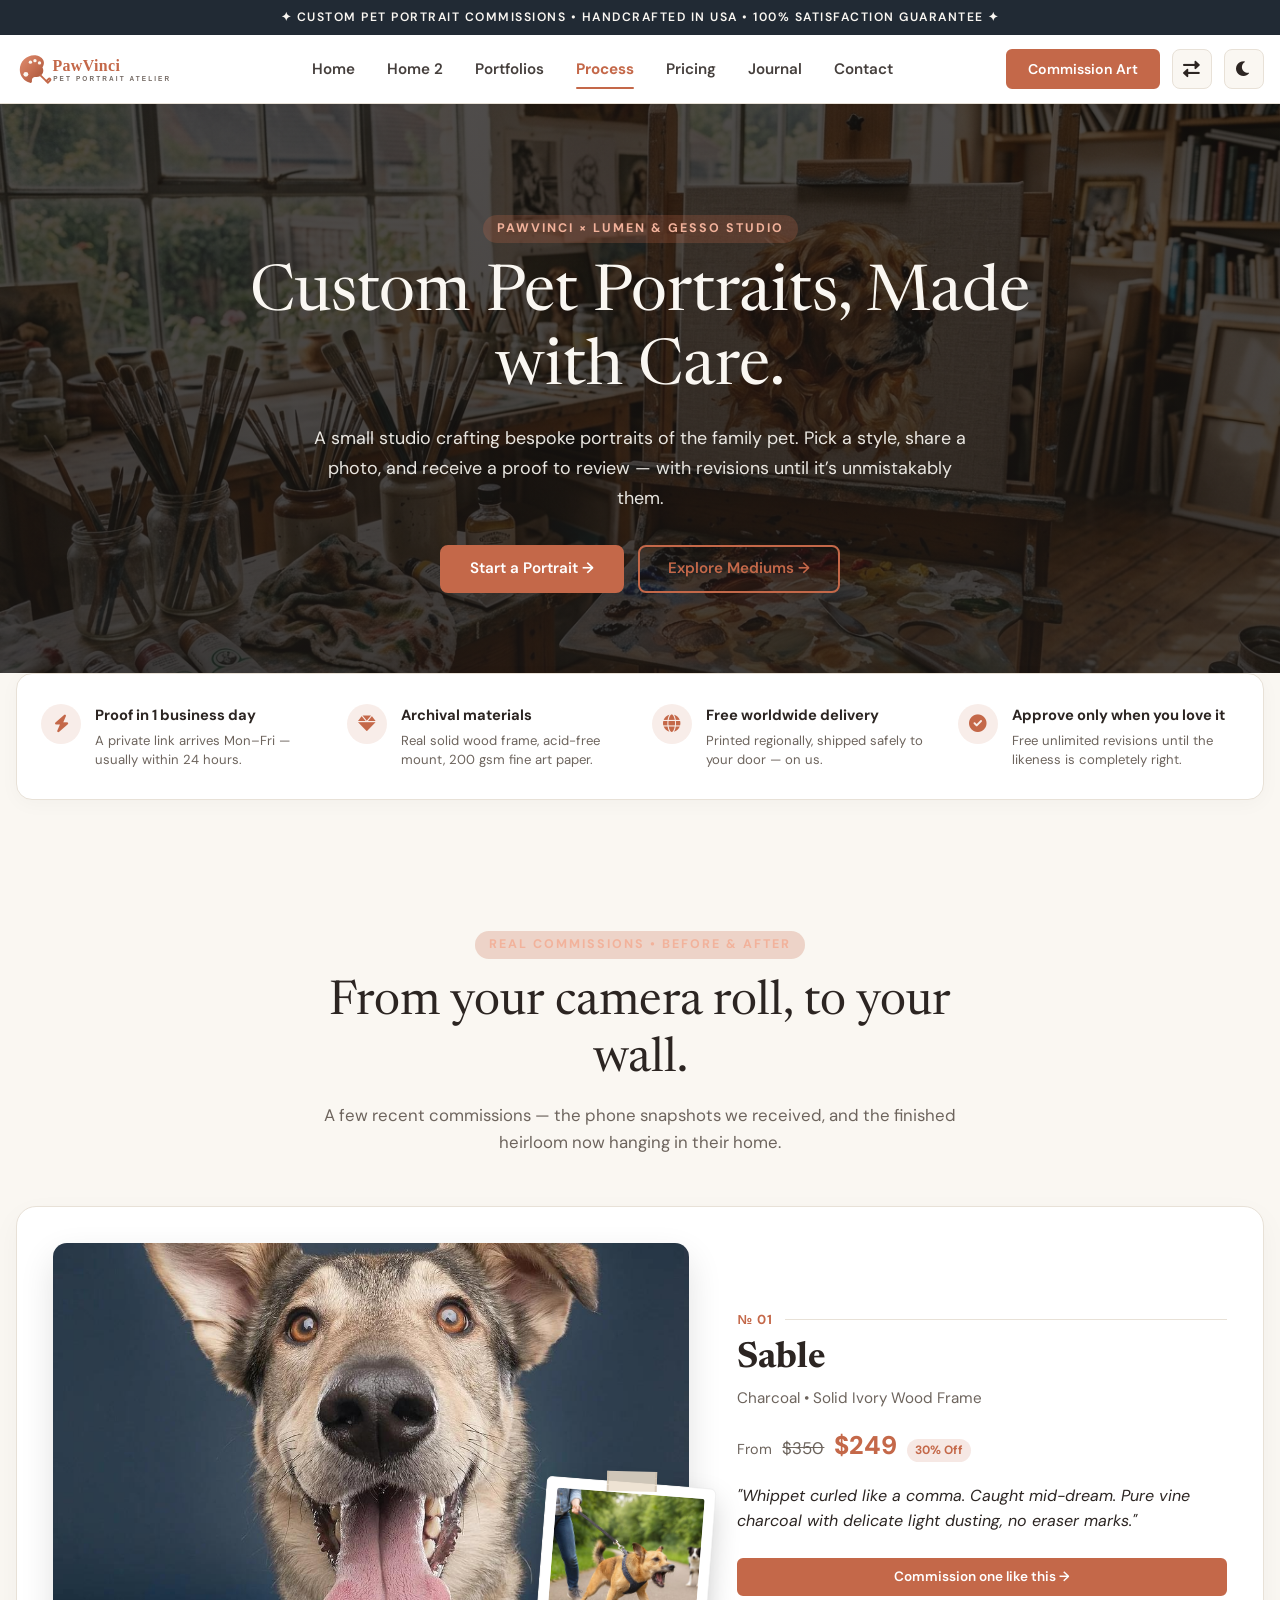
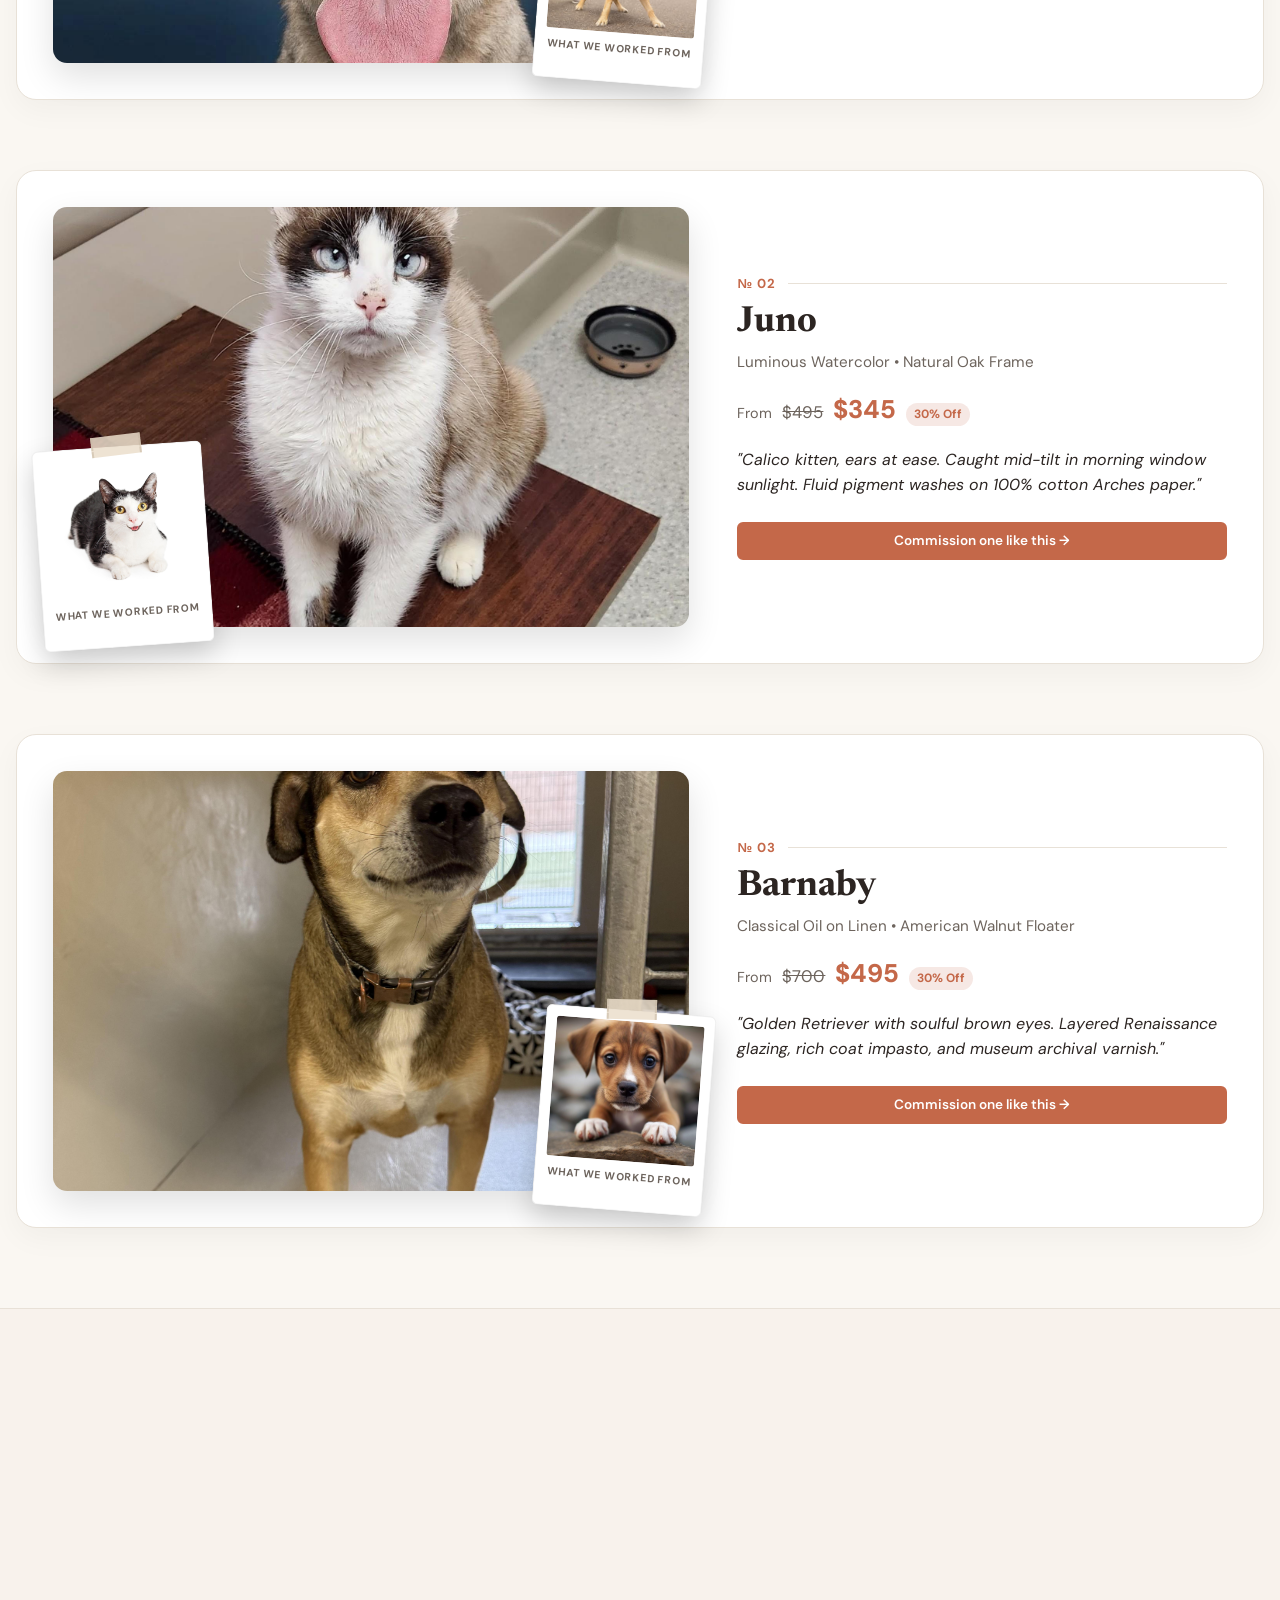
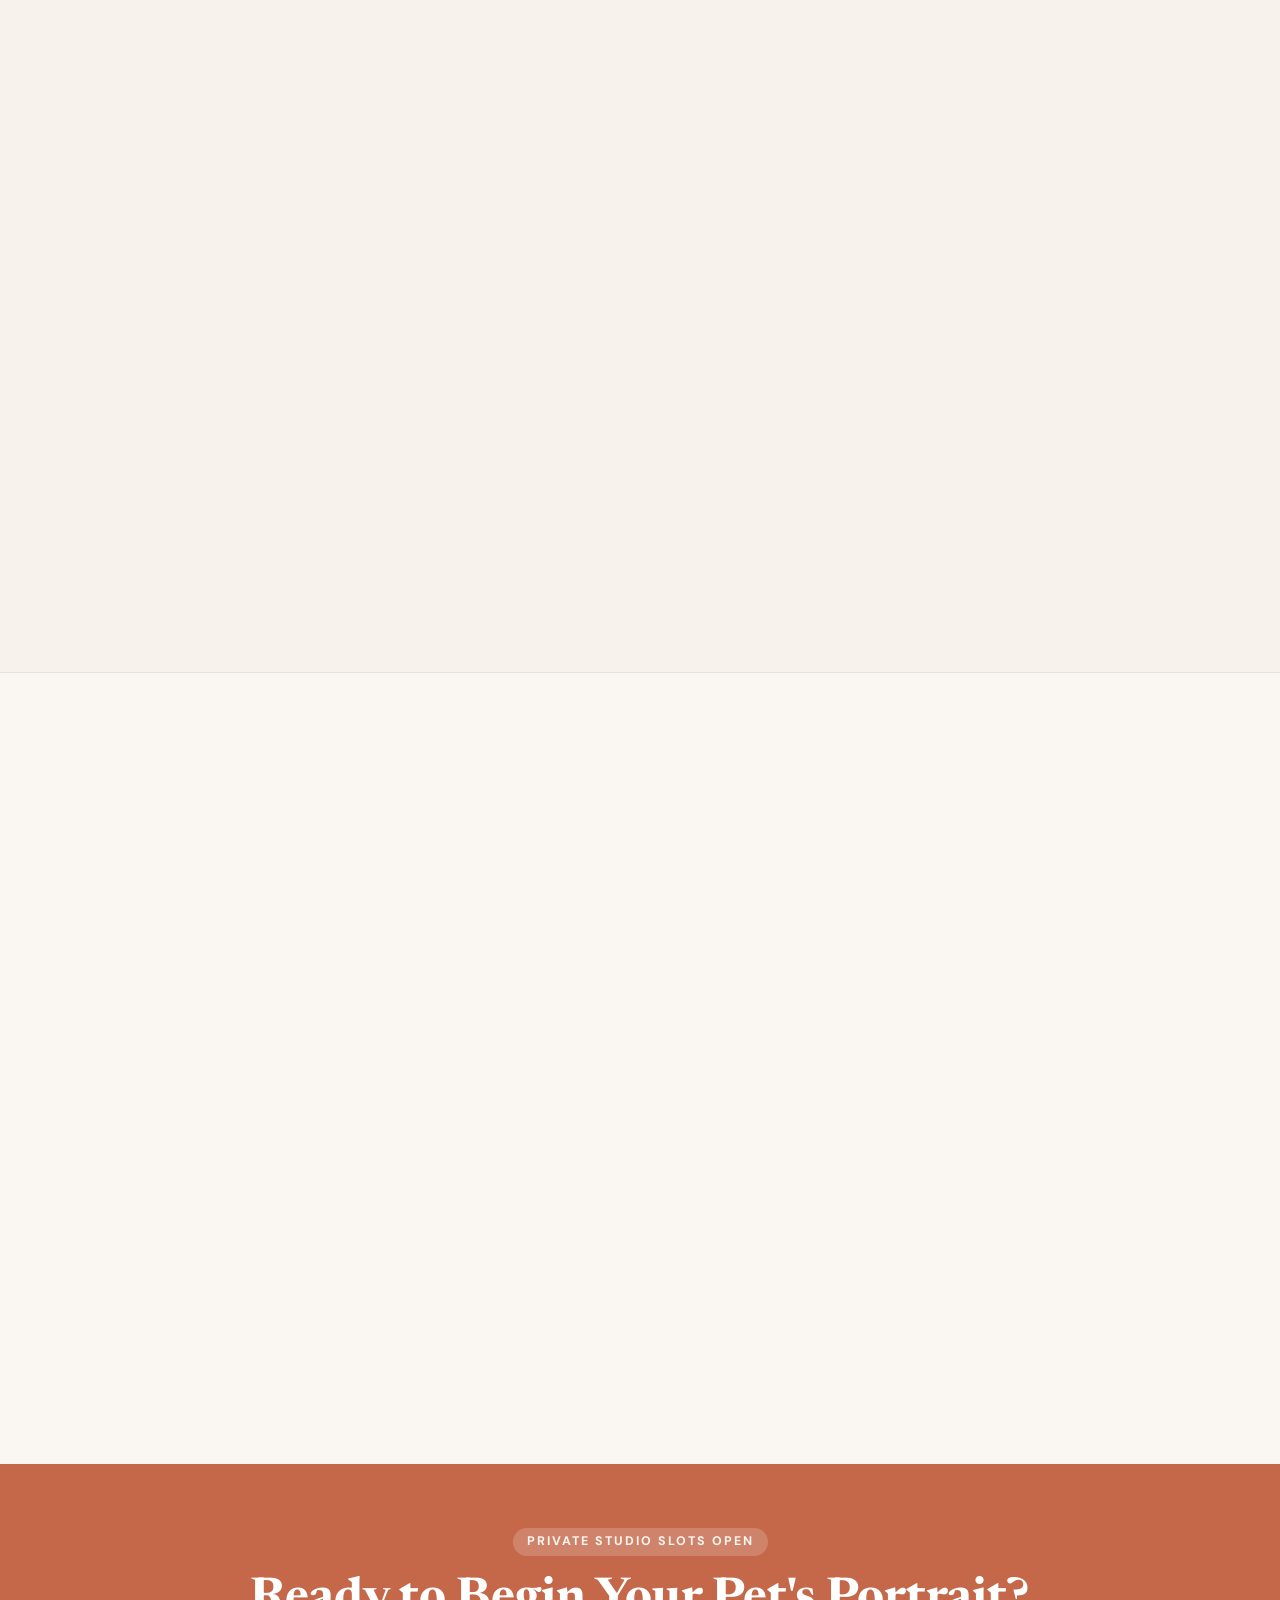
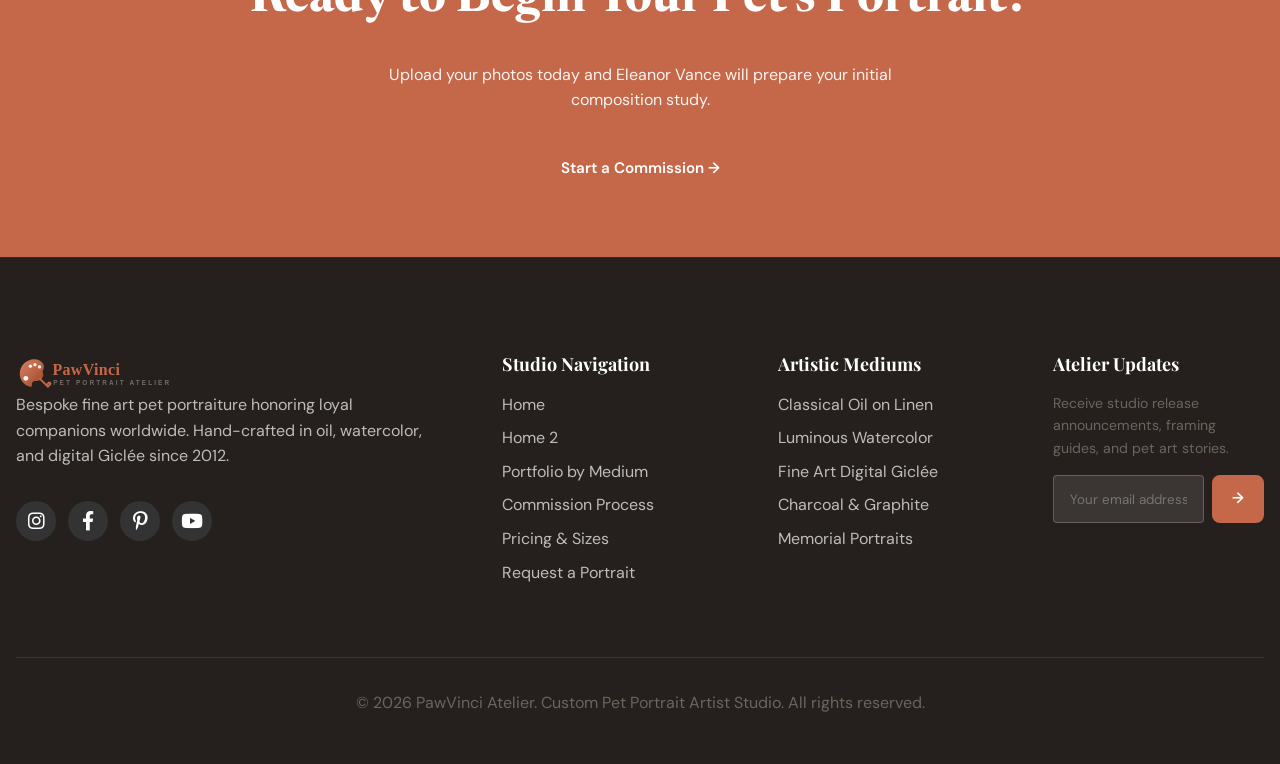
==== commit b68f5b4e: "Enhance responsive layouts, hero backgrounds, dark mode contrast, and multi-screen support across al" ====
--- a/about.html
+++ b/about.html
@@ -27,20 +27,26 @@
 
     /* Lumen & Gesso Hero */
     .lg-hero {
-      padding: 100px 0 60px;
+      position: relative;
+      padding: 110px 0 80px;
       text-align: center;
-      background: linear-gradient(180deg, rgba(196, 104, 73, 0.05) 0%, rgba(250, 247, 242, 0) 100%);
+      background: linear-gradient(180deg, rgba(20, 16, 14, 0.75) 0%, rgba(26, 22, 20, 0.82) 100%),
+                  url('assets/images/hero-process.jpg') center/cover no-repeat;
+      color: #FAF7F2;
     }
 
     .lg-eyebrow {
       font-family: var(--font-body);
-      font-size: 0.75rem;
+      font-size: 0.78rem;
       font-weight: 700;
       text-transform: uppercase;
       letter-spacing: 2px;
-      color: var(--primary);
+      color: #F2B29B;
+      background: rgba(196, 104, 73, 0.25);
+      padding: 4px 14px;
+      border-radius: 20px;
       display: inline-block;
-      margin-bottom: 14px;
+      margin-bottom: 16px;
     }
 
     .lg-hero-title {
@@ -48,15 +54,15 @@
       font-size: clamp(2.4rem, 5vw, 4rem);
       font-weight: 400;
       line-height: 1.15;
-      color: var(--text-color);
+      color: #FAF7F2;
       max-width: 800px;
       margin: 0 auto 18px;
     }
 
     .lg-hero-lead {
       font-size: 1.12rem;
-      color: var(--text-muted);
-      max-width: 640px;
+      color: rgba(250, 247, 242, 0.92);
+      max-width: 660px;
       margin: 0 auto 32px;
       line-height: 1.65;
     }
@@ -494,7 +500,7 @@
       </div>
 
       <div class="lg-valueprop-item">
-        <div class="lg-valueprop-icon"><i class="fa-solid fa-shield-heart"></i></div>
+        <div class="lg-valueprop-icon"><i class="fa-solid fa-circle-check"></i></div>
         <div>
           <div class="lg-valueprop-title">Approve only when you love it</div>
           <div class="lg-valueprop-desc">Free unlimited revisions until the likeness is completely right.</div>
--- a/assets/css/style.css
+++ b/assets/css/style.css
@@ -328,31 +328,46 @@
 
 .nav-actions .btn-icon,
 .drawer-toggles .btn-icon {
-  width: 38px;
-  height: 38px;
+  width: 40px;
+  height: 40px;
   border-radius: 8px;
   border: 1px solid var(--border-color);
-  background: var(--bg-light);
+  background: var(--surface-color);
   color: var(--text-color) !important;
   display: flex;
   align-items: center;
   justify-content: center;
-  font-size: 1rem;
+  font-size: 1.05rem;
   cursor: pointer;
   transition: all 0.25s ease;
 }
 
 [data-theme="light"] .nav-actions .btn-icon,
-:root:not([data-theme="dark"]) .nav-actions .btn-icon {
-  background: #FAF7F2;
+:root:not([data-theme="dark"]) .nav-actions .btn-icon,
+[data-theme="light"] .drawer-toggles .btn-icon,
+:root:not([data-theme="dark"]) .drawer-toggles .btn-icon {
+  background: #FAF7F2 !important;
   color: #2C2522 !important;
-  border-color: #E8E1D7;
-}
-
-[data-theme="dark"] .nav-actions .btn-icon {
-  background: #1A1615;
-  color: #F7F2EC !important;
-  border-color: #38302B;
+  border-color: #E8E1D7 !important;
+}
+
+[data-theme="light"] .nav-actions .btn-icon i,
+:root:not([data-theme="dark"]) .nav-actions .btn-icon i,
+[data-theme="light"] .drawer-toggles .btn-icon i,
+:root:not([data-theme="dark"]) .drawer-toggles .btn-icon i {
+  color: #2C2522 !important;
+}
+
+[data-theme="dark"] .nav-actions .btn-icon,
+[data-theme="dark"] .drawer-toggles .btn-icon {
+  background: #25201D !important;
+  color: #FAF6F0 !important;
+  border-color: #4A3E39 !important;
+}
+
+[data-theme="dark"] .nav-actions .btn-icon i,
+[data-theme="dark"] .drawer-toggles .btn-icon i {
+  color: #FAF6F0 !important;
 }
 
 .nav-actions .btn-icon:hover,
@@ -360,6 +375,11 @@
   border-color: var(--primary) !important;
   color: var(--primary) !important;
   transform: translateY(-2px);
+}
+
+[data-theme="dark"] .nav-actions .btn-icon:hover i,
+[data-theme="dark"] .drawer-toggles .btn-icon:hover i {
+  color: var(--primary) !important;
 }
 
 .hamburger {
@@ -1638,13 +1658,17 @@
   }
 
   .drawer-actions .btn-icon {
-    width: fit-content;
+    flex: 1;
+    height: 44px;
+    border-radius: 10px;
+    font-size: 1.15rem;
   }
 
   .drawer-toggles {
     display: flex;
-    gap: var(--spacing-4);
+    gap: var(--spacing-3);
     margin-bottom: var(--spacing-2);
+    width: 100%;
   }
 
   .drawer-overlay {
@@ -1820,14 +1844,43 @@
   }
 
   h1 {
-    font-size: 2.5rem;
+    font-size: clamp(1.75rem, 7vw, 2.25rem);
+    word-break: break-word;
+    line-height: 1.2;
   }
 
   .hero {
-    min-height: 500px;
+    min-height: 380px;
     height: auto;
-    padding: 100px 0;
-  }
+    padding: 60px 0 40px;
+  }
+}
+
+/* Base Card & Medium Card Alignment */
+.medium-hero-card {
+  display: flex !important;
+  flex-direction: column !important;
+  height: 100% !important;
+}
+
+.medium-hero-card > div:last-child {
+  display: flex !important;
+  flex-direction: column !important;
+  flex: 1 !important;
+}
+
+.medium-hero-card .medium-feature-list {
+  margin-bottom: 20px;
+}
+
+.medium-card-footer {
+  margin-top: auto !important;
+  padding-top: 18px !important;
+  border-top: 1px solid var(--border-color);
+  display: flex !important;
+  justify-content: space-between !important;
+  align-items: center !important;
+  width: 100% !important;
 }
 
 /* 24. Back to Top */
--- a/assets/css/rtl.css
+++ b/assets/css/rtl.css
@@ -9,17 +9,27 @@
 }
 
 /* 2. Navbar RTL */
+[dir="rtl"] .navbar .container {
+  direction: rtl;
+}
+
 [dir="rtl"] .nav-links {
-  flex-direction: row-reverse;
+  direction: rtl;
 }
 
 [dir="rtl"] .nav-actions {
-  flex-direction: row-reverse;
+  direction: rtl;
+}
+
+[dir="rtl"] .nav-links a.active::after {
+  left: 4px;
+  right: 4px;
 }
 
 /* 3. Hero RTL */
-[dir="rtl"] .hero-content {
-  text-align: right;
+[dir="rtl"] .hero-content,
+[dir="rtl"] .collection-hero {
+  text-align: center;
 }
 
 /* 4. Cards RTL */
@@ -68,7 +78,7 @@
 
 /* 6. Social Icons RTL */
 [dir="rtl"] .social-icons {
-  flex-direction: row; /* Usually social icons stay LTR or just flip order */
+  flex-direction: row;
 }
 
 /* 7. Forms RTL */
@@ -120,30 +130,18 @@
 [dir="rtl"] .auth-divider::before { margin-right: 0; margin-left: var(--spacing-3); }
 [dir="rtl"] .auth-divider::after { margin-left: 0; margin-right: var(--spacing-3); }
 
-/* 10. Responsive RTL */
+/* 10. Responsive RTL Drawer */
 @media (max-width: 1024px) {
-}
-
-@media (max-width: 768px) {
-  [dir="rtl"] .dashboard-main {
-    margin-right: 0;
-  }
-  [dir="rtl"] .dashboard-sidebar {
-    transform: translateX(100%);
-  }
-  [dir="rtl"] .dashboard-sidebar.open {
-    transform: translateX(0);
-  }
   [dir="rtl"] .nav-drawer {
-    left: -100%;
-    right: auto;
-    transition: left 0.3s ease;
+    left: auto;
+    right: -100%;
+    transition: right 0.3s ease;
   }
   [dir="rtl"] .nav-drawer.open {
-    left: 0;
+    right: 0;
+    left: auto;
   }
   [dir="rtl"] .drawer-close {
-    align-self: flex-end;
+    align-self: flex-start;
   }
 }
-
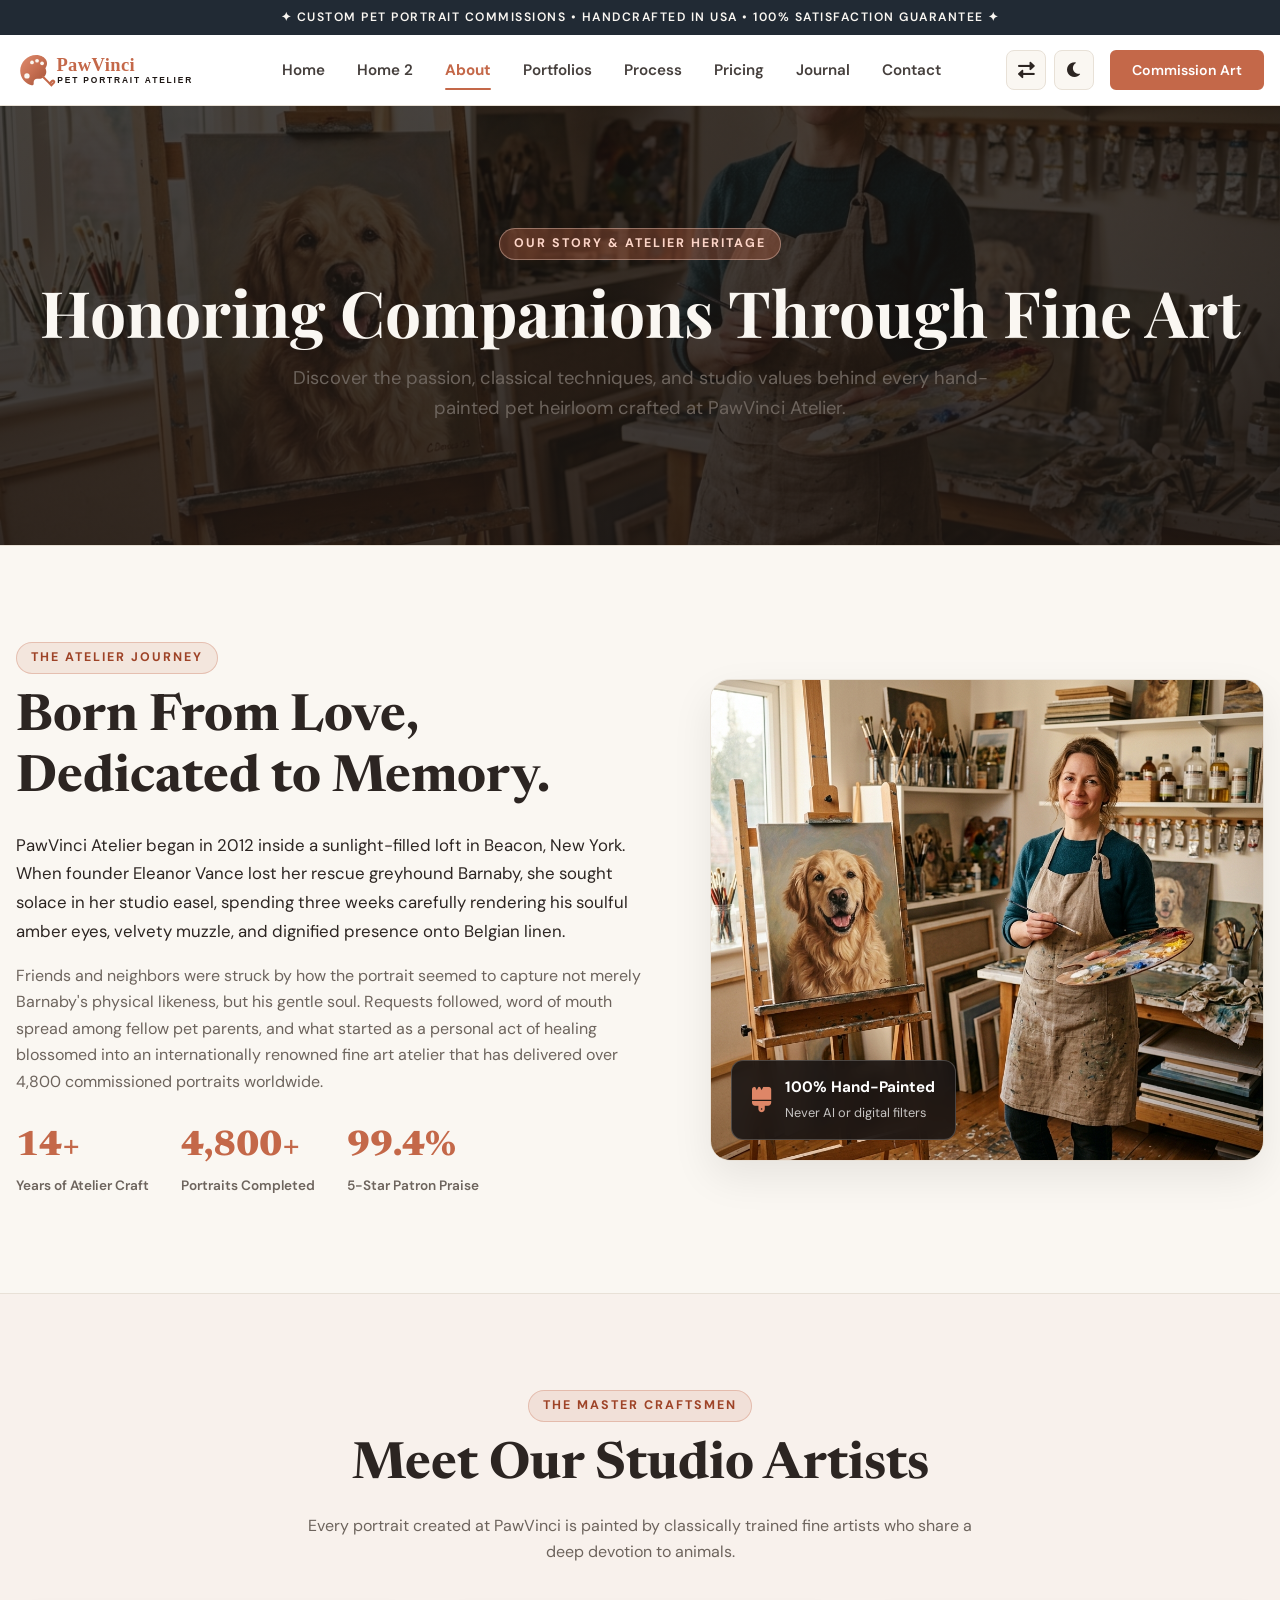
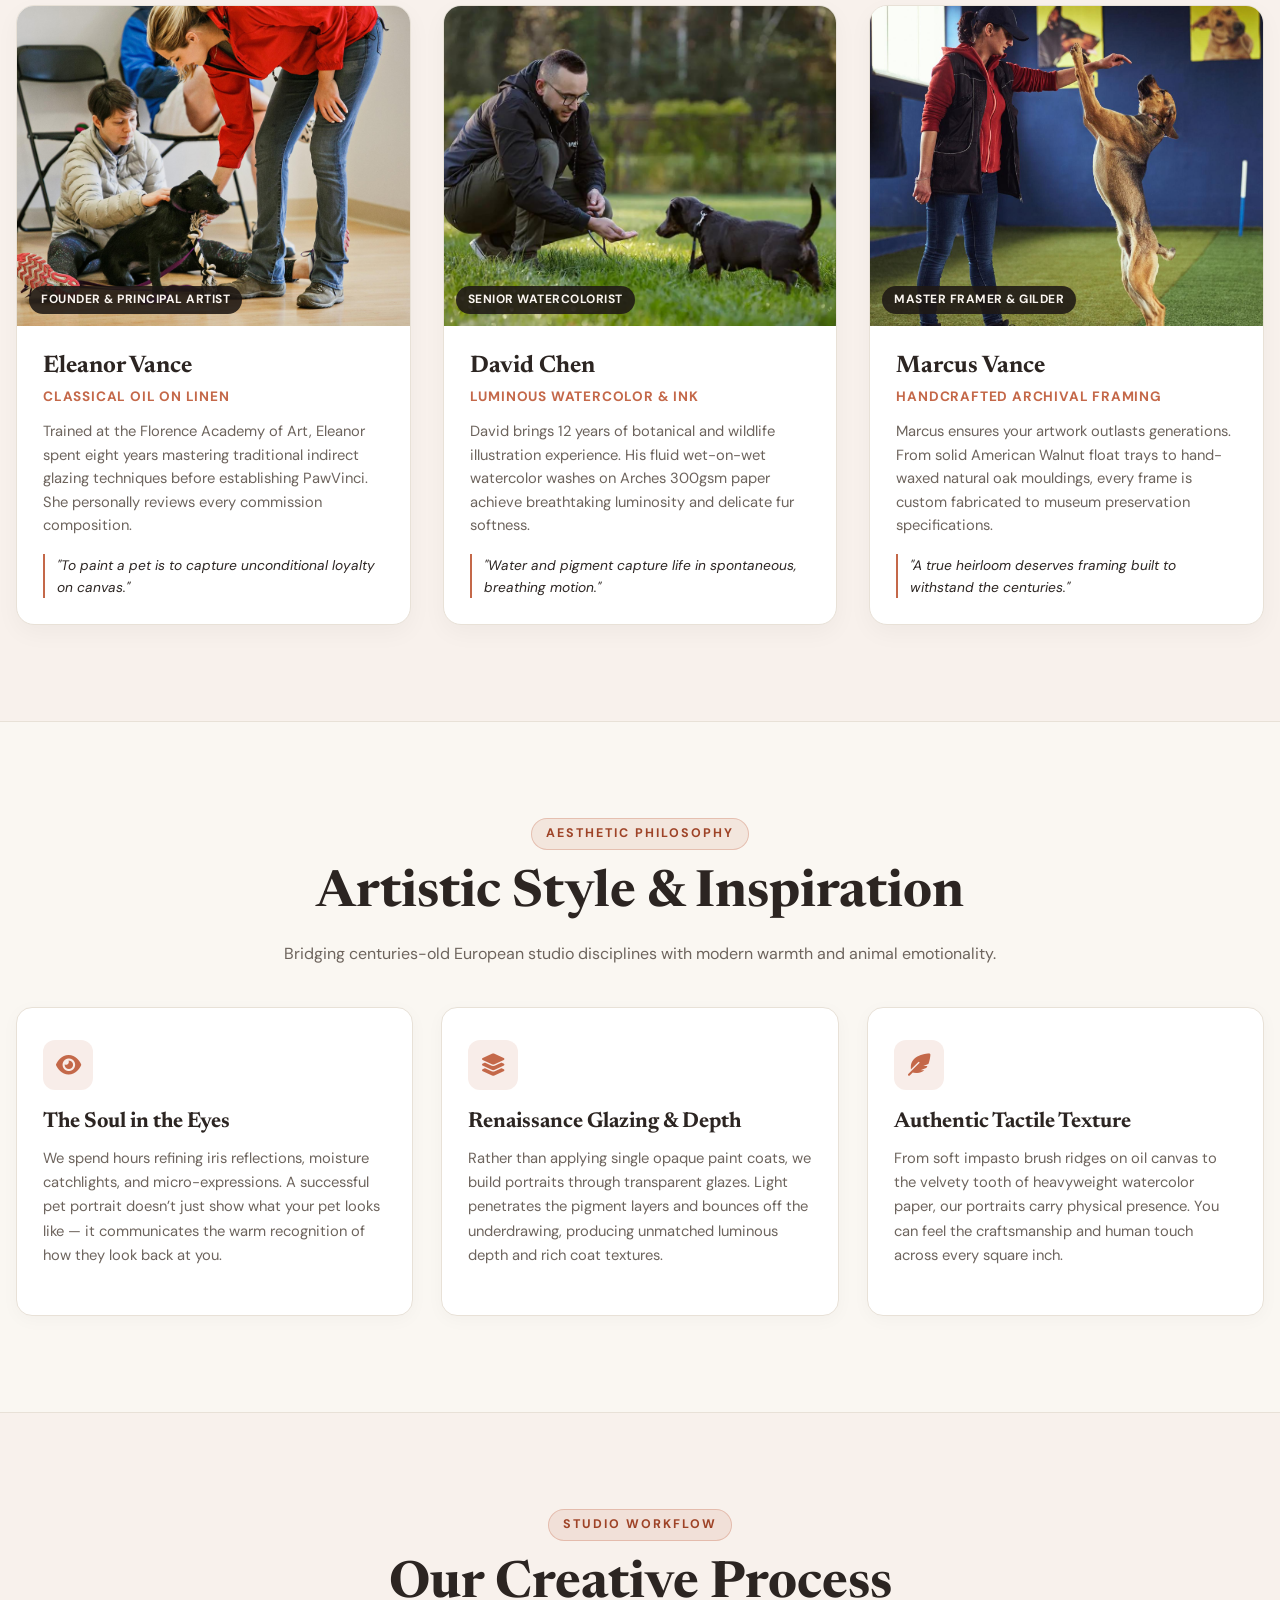
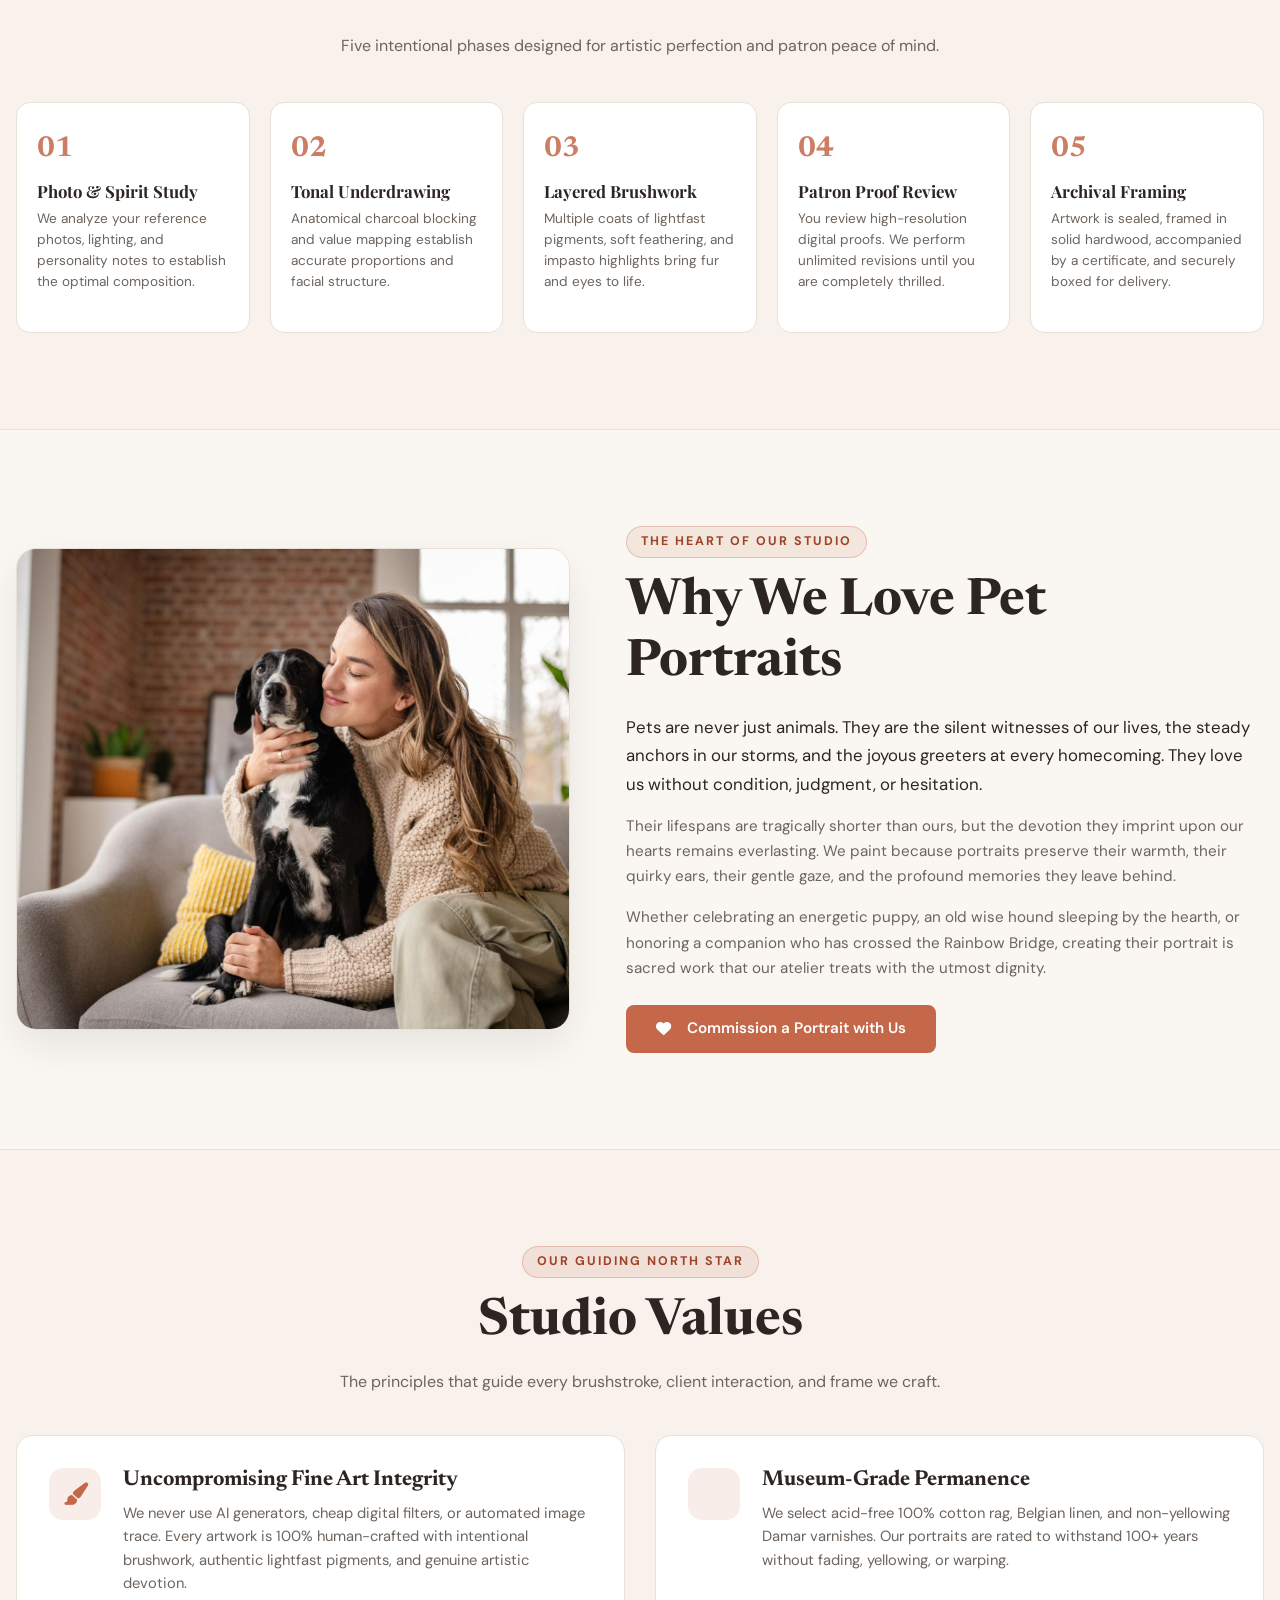
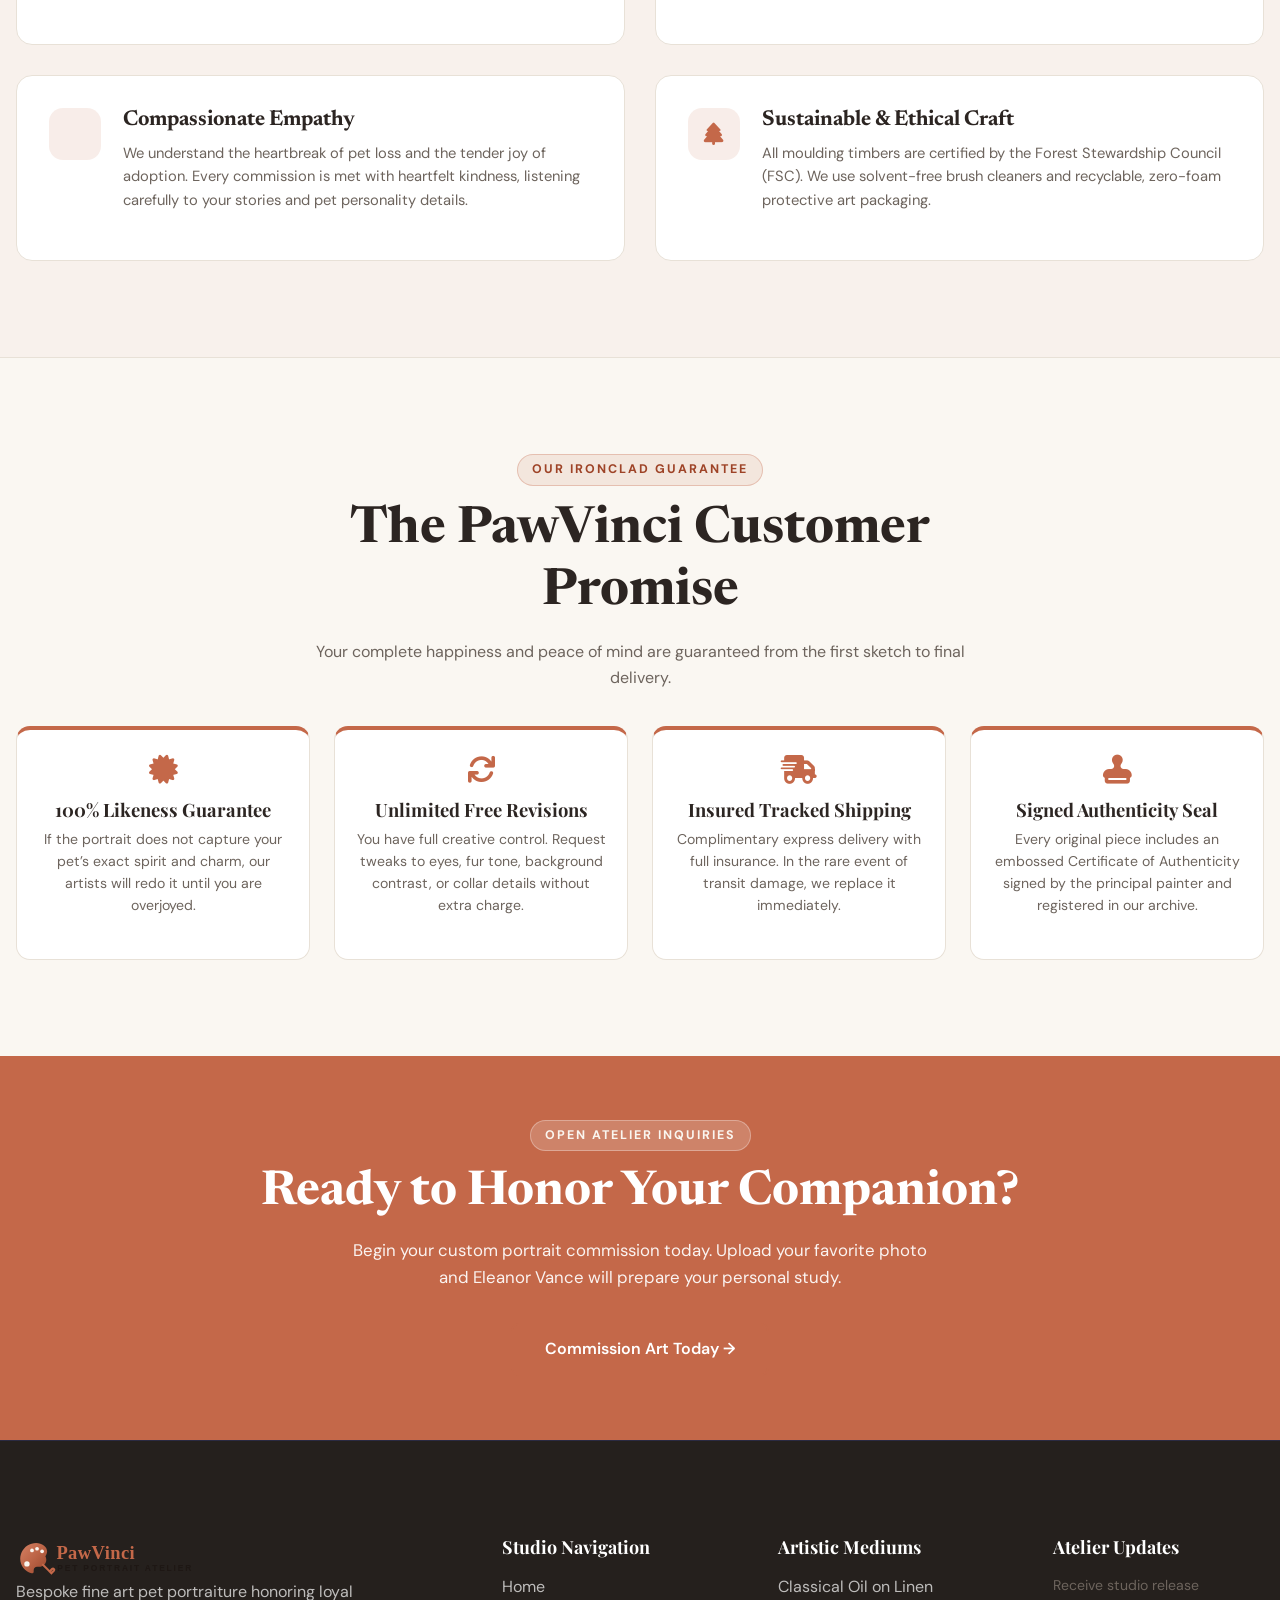
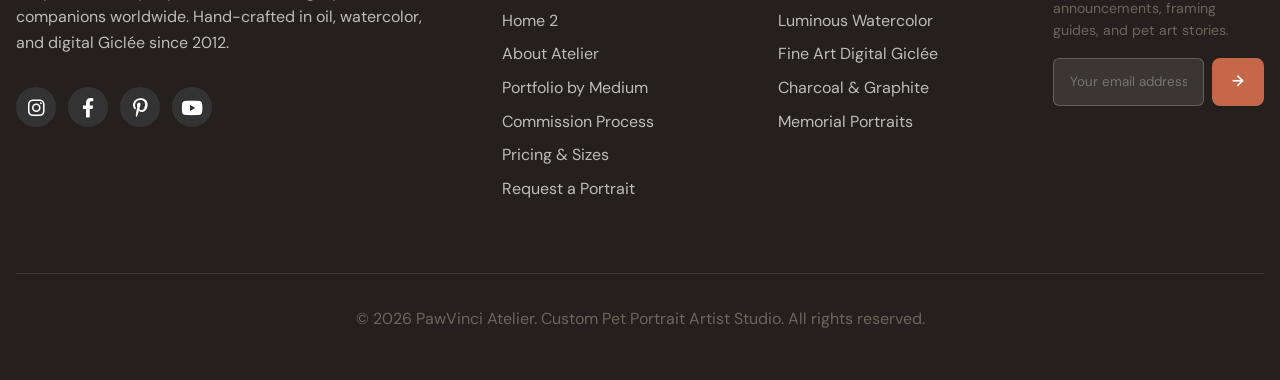
==== commit db1d27b0: "Redesign Home 2, enhance navbar CTA, add comprehensive About page, fix portfolio badges and contact " ====
--- a/about.html
+++ b/about.html
@@ -4,10 +4,10 @@
 <head>
   <meta charset="UTF-8">
   <meta name="viewport" content="width=device-width, initial-scale=1.0">
-  <title>Commission Process & Atelier Craftsmanship | PawVinci &times; Lumen &amp; Gesso</title>
+  <title>About Us | Our Story, Artists &amp; Values | PawVinci Pet Portrait Atelier</title>
   <link rel="icon" type="image/svg+xml" href="assets/images/favicon.svg">
   <meta name="description"
-    content="A small fine art studio crafting bespoke portraits of the family pet. Pick a style, share a photo, and receive a proof to review — with revisions until it is unmistakably them.">
+    content="Discover the heart behind PawVinci Atelier. Meet lead artist Eleanor Vance, explore our classical painting heritage, studio values, and 100% likeness promise.">
   <link
     href="https://fonts.googleapis.com/css2?family=Playfair+Display:ital,wght@0,400;0,600;0,700;1,400;1,600&family=DM+Sans:wght@300;400;500;600;700&family=Newsreader:ital,opsz,wght@0,16..72,400;0,16..72,500;1,16..72,400;1,16..72,500&display=swap"
     rel="stylesheet">
@@ -16,385 +16,299 @@
   <link rel="stylesheet" href="assets/css/rtl.css">
   <style>
     :root {
-      --lg-bg: var(--bg-light);
-      --lg-card: var(--surface-color);
-      --lg-text: var(--text-color);
-      --lg-muted: var(--text-muted);
-      --lg-accent: var(--primary);
-      --lg-tape: #F4E8D8;
-      --font-editorial: 'Newsreader', 'Playfair Display', serif;
-    }
-
-    /* Lumen & Gesso Hero */
-    .lg-hero {
+      --about-editorial: 'Newsreader', 'Playfair Display', Georgia, serif;
+    }
+
+    /* Standardized Hero Height */
+    .about-hero {
       position: relative;
-      padding: 110px 0 80px;
+      min-height: 440px !important;
+      height: 46vh !important;
+      display: flex !important;
+      align-items: center !important;
+      justify-content: center !important;
       text-align: center;
-      background: linear-gradient(180deg, rgba(20, 16, 14, 0.75) 0%, rgba(26, 22, 20, 0.82) 100%),
-                  url('assets/images/hero-process.jpg') center/cover no-repeat;
+      background: linear-gradient(180deg, rgba(20, 16, 14, 0.78) 0%, rgba(28, 22, 19, 0.86) 100%),
+                  url('assets/images/artist-studio.jpg') center/cover no-repeat;
       color: #FAF7F2;
-    }
-
-    .lg-eyebrow {
-      font-family: var(--font-body);
-      font-size: 0.78rem;
+      padding: 70px 0 !important;
+      box-sizing: border-box;
+      border-bottom: 1px solid var(--border-color);
+    }
+
+    .about-hero .section-eyebrow {
+      color: #FCD5C8 !important;
+      background: rgba(196, 104, 73, 0.35) !important;
+      border-color: rgba(252, 213, 200, 0.4) !important;
+    }
+
+    .about-story-grid {
+      display: grid;
+      grid-template-columns: 1.15fr 1fr;
+      gap: 56px;
+      align-items: center;
+    }
+
+    @media (max-width: 900px) {
+      .about-story-grid {
+        grid-template-columns: 1fr;
+        gap: 36px;
+      }
+    }
+
+    .story-image-wrap {
+      position: relative;
+      border-radius: 20px;
+      overflow: hidden;
+      box-shadow: 0 16px 40px rgba(0,0,0,0.08);
+      border: 1px solid var(--border-color);
+    }
+
+    .story-image-wrap img {
+      width: 100%;
+      height: 480px;
+      object-fit: cover;
+      display: block;
+    }
+
+    .story-badge-stat {
+      position: absolute;
+      bottom: 20px;
+      left: 20px;
+      background: rgba(26, 22, 20, 0.9);
+      backdrop-filter: blur(8px);
+      border: 1px solid rgba(255, 255, 255, 0.2);
+      border-radius: 12px;
+      padding: 14px 20px;
+      color: #fff;
+      display: flex;
+      align-items: center;
+      gap: 14px;
+    }
+
+    /* Artists Roster Cards */
+    .artists-grid {
+      display: grid;
+      grid-template-columns: repeat(3, 1fr);
+      gap: 32px;
+      margin-top: 40px;
+    }
+
+    @media (max-width: 992px) {
+      .artists-grid {
+        grid-template-columns: 1fr;
+        max-width: 500px;
+        margin-left: auto;
+        margin-right: auto;
+      }
+    }
+
+    .artist-card {
+      background: var(--surface-color);
+      border: 1px solid var(--border-color);
+      border-radius: 18px;
+      overflow: hidden;
+      box-shadow: 0 8px 24px rgba(0,0,0,0.04);
+      transition: transform 0.35s ease, border-color 0.35s ease;
+      display: flex;
+      flex-direction: column;
+    }
+
+    .artist-card:hover {
+      transform: translateY(-6px);
+      border-color: var(--primary);
+    }
+
+    .artist-photo-box {
+      height: 320px;
+      overflow: hidden;
+      position: relative;
+      background: #ECE5DC;
+    }
+
+    .artist-photo-box img {
+      width: 100%;
+      height: 100%;
+      object-fit: cover;
+      transition: transform 0.5s ease;
+    }
+
+    .artist-card:hover .artist-photo-box img {
+      transform: scale(1.05);
+    }
+
+    .artist-role-tag {
+      position: absolute;
+      bottom: 12px;
+      left: 12px;
+      background: rgba(30, 24, 21, 0.88);
+      color: #FAF5F0;
+      padding: 4px 12px;
+      border-radius: 20px;
+      font-size: 0.75rem;
       font-weight: 700;
+      letter-spacing: 0.5px;
       text-transform: uppercase;
-      letter-spacing: 2px;
-      color: #F2B29B;
-      background: rgba(196, 104, 73, 0.25);
-      padding: 4px 14px;
-      border-radius: 20px;
-      display: inline-block;
-      margin-bottom: 16px;
-    }
-
-    .lg-hero-title {
-      font-family: var(--font-editorial);
-      font-size: clamp(2.4rem, 5vw, 4rem);
-      font-weight: 400;
-      line-height: 1.15;
-      color: #FAF7F2;
-      max-width: 800px;
-      margin: 0 auto 18px;
-    }
-
-    .lg-hero-lead {
-      font-size: 1.12rem;
-      color: rgba(250, 247, 242, 0.92);
-      max-width: 660px;
-      margin: 0 auto 32px;
-      line-height: 1.65;
-    }
-
-    /* Value Props Row */
-    .lg-valueprops-row {
+    }
+
+    .artist-info {
+      padding: 26px;
+      display: flex;
+      flex-direction: column;
+      flex-grow: 1;
+    }
+
+    /* Style & Inspiration Pillars */
+    .style-pillars-grid {
       display: grid;
-      grid-template-columns: repeat(4, 1fr);
-      gap: 24px;
-      padding: 30px 24px;
+      grid-template-columns: repeat(3, 1fr);
+      gap: 28px;
+      margin-top: 40px;
+    }
+
+    @media (max-width: 900px) {
+      .style-pillars-grid {
+        grid-template-columns: 1fr;
+      }
+    }
+
+    .pillar-card {
       background: var(--surface-color);
       border: 1px solid var(--border-color);
       border-radius: 16px;
-      box-shadow: 0 4px 20px rgba(0,0,0,0.03);
-      margin-bottom: 70px;
-    }
-
-    @media (max-width: 900px) {
-      .lg-valueprops-row {
-        grid-template-columns: 1fr 1fr;
-      }
-    }
-    @media (max-width: 550px) {
-      .lg-valueprops-row {
-        grid-template-columns: 1fr;
-      }
-    }
-
-    .lg-valueprop-item {
-      display: flex;
-      gap: 14px;
-      align-items: flex-start;
-    }
-
-    .lg-valueprop-icon {
-      width: 40px;
-      height: 40px;
-      border-radius: 50%;
+      padding: 32px 26px;
+      box-shadow: 0 4px 18px rgba(0,0,0,0.03);
+    }
+
+    .pillar-icon {
+      width: 50px;
+      height: 50px;
+      border-radius: 12px;
       background: rgba(196, 104, 73, 0.12);
       color: var(--primary);
       display: flex;
       align-items: center;
       justify-content: center;
-      flex-shrink: 0;
-      font-size: 1.1rem;
-    }
-
-    .lg-valueprop-title {
-      font-weight: 700;
-      font-size: 0.92rem;
-      color: var(--text-color);
-      margin-bottom: 3px;
-    }
-
-    .lg-valueprop-desc {
-      font-size: 0.82rem;
-      color: var(--text-muted);
-      line-height: 1.45;
-    }
-
-    /* Transform / Before & After Stage (Lumen & Gesso signature) */
-    .transform-section {
-      padding: 60px 0 80px;
-    }
-
-    .transform-intro {
-      text-align: center;
-      max-width: 680px;
-      margin: 0 auto 50px;
-    }
-
-    .transform-h2 {
-      font-family: var(--font-editorial);
-      font-size: clamp(2rem, 4vw, 3rem);
-      font-weight: 400;
-      color: var(--text-color);
-      margin-bottom: 12px;
-    }
-
-    .transform-pairs {
+      font-size: 1.4rem;
+      margin-bottom: 20px;
+    }
+
+    /* Creative Process 5 Steps */
+    .process-timeline {
+      display: grid;
+      grid-template-columns: repeat(5, 1fr);
+      gap: 20px;
+      margin-top: 44px;
+    }
+
+    @media (max-width: 1024px) {
+      .process-timeline {
+        grid-template-columns: repeat(auto-fit, minmax(220px, 1fr));
+      }
+    }
+
+    .timeline-card {
+      background: var(--surface-color);
+      border: 1px solid var(--border-color);
+      border-radius: 14px;
+      padding: 24px 20px;
+      position: relative;
+      transition: all 0.3s ease;
       display: flex;
       flex-direction: column;
-      gap: 70px;
-    }
-
-    .transform-pair-card {
-      display: grid;
-      grid-template-columns: 1.3fr 1fr;
-      gap: 48px;
-      align-items: center;
-      background: var(--surface-color);
-      border: 1px solid var(--border-color);
-      border-radius: 20px;
-      padding: 36px;
-      box-shadow: 0 10px 30px rgba(0,0,0,0.04);
-    }
-
-    @media (max-width: 900px) {
-      .transform-pair-card {
-        grid-template-columns: 1fr;
-        gap: 30px;
-        padding: 24px;
-      }
-    }
-
-    .transform-stage {
-      position: relative;
-      border-radius: 16px;
-      overflow: visible;
-    }
-
-    .after-framed-img {
-      width: 100%;
-      height: 420px;
-      object-fit: cover;
-      border-radius: 14px;
-      box-shadow: 0 14px 34px rgba(0,0,0,0.12);
-      display: block;
-    }
-
-    /* Taped "What we worked from" Polaroids */
-    .before-photo-polaroid {
-      position: absolute;
-      bottom: -20px;
-      right: -20px;
-      width: 170px;
-      background: #FFFFFF;
-      padding: 10px 10px 24px;
-      border-radius: 6px;
-      box-shadow: 0 12px 28px rgba(0,0,0,0.18);
-      transform: rotate(4.5deg);
-      z-index: 10;
-      border: 1px solid rgba(0,0,0,0.06);
-    }
-
-    .before-photo-polaroid img {
-      width: 100%;
-      height: 140px;
-      object-fit: cover;
-      border-radius: 3px;
-    }
-
-    .polaroid-tape {
-      position: absolute;
-      top: -12px;
-      left: 35%;
-      width: 50px;
-      height: 20px;
-      background: rgba(235, 222, 204, 0.85);
-      border-left: 2px dashed rgba(200, 185, 165, 0.6);
-      border-right: 2px dashed rgba(200, 185, 165, 0.6);
-      transform: rotate(-3deg);
-    }
-
-    .polaroid-tag {
-      font-size: 0.65rem;
-      font-weight: 700;
-      text-transform: uppercase;
-      letter-spacing: 0.8px;
-      color: var(--text-muted);
-      margin-top: 8px;
-      display: block;
-      text-align: center;
-    }
-
-    .transform-story-box {
-      display: flex;
-      flex-direction: column;
-      justify-content: center;
-    }
-
-    .transform-plate {
-      display: flex;
-      align-items: center;
-      gap: 12px;
-      font-family: var(--font-body);
-      font-size: 0.82rem;
+    }
+
+    .timeline-card:hover {
+      border-color: var(--primary);
+      transform: translateY(-4px);
+    }
+
+    .timeline-step-badge {
+      font-family: var(--about-editorial);
+      font-size: 1.8rem;
       font-weight: 700;
       color: var(--primary);
-      text-transform: uppercase;
-      letter-spacing: 1px;
+      opacity: 0.85;
       margin-bottom: 8px;
     }
 
-    .transform-plate-line {
-      flex-grow: 1;
-      height: 1px;
-      background: var(--border-color);
-    }
-
-    .transform-pet-name {
-      font-family: var(--font-editorial);
-      font-size: 2.25rem;
-      color: var(--text-color);
-      margin-bottom: 4px;
-    }
-
-    .transform-medium-label {
-      font-size: 0.95rem;
-      color: var(--text-muted);
-      margin-bottom: 16px;
-    }
-
-    .transform-price-row {
-      display: flex;
-      align-items: baseline;
-      gap: 10px;
-      margin-bottom: 16px;
-    }
-
-    .transform-price-now {
-      font-size: 1.6rem;
-      font-weight: 800;
-      color: var(--primary);
-    }
-
-    .transform-price-was {
-      font-size: 1.05rem;
-      color: var(--text-muted);
-      text-decoration: line-through;
-    }
-
-    .transform-blurb {
-      font-size: 1rem;
-      line-height: 1.6;
-      color: var(--text-color);
-      margin-bottom: 24px;
-      font-style: italic;
-    }
-
-    /* Sticky 4-Step Process Section (Lumen & Gesso layout) */
-    .process-section {
-      padding: 80px 0;
-      background: rgba(196, 104, 73, 0.03);
-      border-top: 1px solid var(--border-color);
-      border-bottom: 1px solid var(--border-color);
-    }
-
-    .process-sticky-layout {
+    /* Values Grid */
+    .values-grid {
       display: grid;
-      grid-template-columns: 1fr 1.4fr;
-      gap: 60px;
-      align-items: start;
-    }
-
-    @media (max-width: 900px) {
-      .process-sticky-layout {
+      grid-template-columns: repeat(2, 1fr);
+      gap: 30px;
+      margin-top: 40px;
+    }
+
+    @media (max-width: 768px) {
+      .values-grid {
         grid-template-columns: 1fr;
-        gap: 36px;
       }
     }
 
-    .process-sticky-left {
-      position: sticky;
-      top: 120px;
-    }
-
-    .process-step-list {
-      display: flex;
-      flex-direction: column;
-      gap: 32px;
-    }
-
-    .lg-step-card {
+    .value-card {
       background: var(--surface-color);
       border: 1px solid var(--border-color);
       border-radius: 16px;
-      padding: 32px 28px;
+      padding: 32px;
       display: flex;
       gap: 22px;
-      box-shadow: 0 4px 16px rgba(0,0,0,0.03);
-      transition: transform 0.3s ease, border-color 0.3s ease;
-    }
-
-    .lg-step-card:hover {
-      transform: translateY(-3px);
+      align-items: flex-start;
+      transition: all 0.3s ease;
+    }
+
+    .value-card:hover {
       border-color: var(--primary);
-    }
-
-    .lg-step-num {
-      font-family: var(--font-editorial);
-      font-size: 2.2rem;
-      font-weight: 600;
+      box-shadow: 0 10px 28px rgba(0,0,0,0.05);
+    }
+
+    .value-icon-box {
+      width: 52px;
+      height: 52px;
+      border-radius: 14px;
+      background: rgba(196, 104, 73, 0.12);
       color: var(--primary);
-      line-height: 1;
-      opacity: 0.9;
-    }
-
-    .lg-step-title {
-      font-family: var(--font-editorial);
+      display: flex;
+      align-items: center;
+      justify-content: center;
       font-size: 1.4rem;
-      font-weight: 600;
-      color: var(--text-color);
-      margin-bottom: 8px;
-    }
-
-    .lg-step-body {
-      font-size: 0.95rem;
-      color: var(--text-muted);
-      line-height: 1.6;
-    }
-
-    /* Materials Section ("Four ways to hang it") */
-    .materials-grid {
+      flex-shrink: 0;
+    }
+
+    /* Customer Promise Strip */
+    .promise-grid {
       display: grid;
-      grid-template-columns: repeat(auto-fit, minmax(280px, 1fr));
-      gap: 28px;
-      margin-top: 40px;
-    }
-
-    .material-card {
+      grid-template-columns: repeat(4, 1fr);
+      gap: 24px;
+      margin-top: 36px;
+    }
+
+    @media (max-width: 992px) {
+      .promise-grid {
+        grid-template-columns: repeat(2, 1fr);
+      }
+    }
+
+    @media (max-width: 580px) {
+      .promise-grid {
+        grid-template-columns: 1fr;
+      }
+    }
+
+    .promise-card {
       background: var(--surface-color);
       border: 1px solid var(--border-color);
-      border-radius: 16px;
-      overflow: hidden;
-      box-shadow: 0 6px 20px rgba(0,0,0,0.04);
-      transition: transform 0.3s ease;
-    }
-
-    .material-card:hover {
-      transform: translateY(-5px);
-      border-color: var(--card-hover-border);
-    }
-
-    .material-card img {
-      width: 100%;
-      height: 220px;
-      object-fit: cover;
-    }
-
-    .material-body {
-      padding: 24px;
+      border-radius: 14px;
+      padding: 26px 20px;
+      text-align: center;
+      border-top: 4px solid var(--primary);
+    }
+
+    .promise-card i {
+      font-size: 1.8rem;
+      color: var(--primary);
+      margin-bottom: 14px;
+      display: block;
     }
   </style>
 </head>
@@ -413,8 +327,9 @@
     <div class="drawer-links">
       <a href="index.html">Home</a>
       <a href="home2.html">Home 2</a>
+      <a href="about.html" class="active">About</a>
       <a href="services.html">Portfolios</a>
-      <a href="about.html" class="active">Process</a>
+      <a href="process.html">Process</a>
       <a href="pricing.html">Pricing</a>
       <a href="blog.html">Journal</a>
       <a href="contact.html">Contact</a>
@@ -434,181 +349,158 @@
   <nav class="navbar">
     <div class="container">
       <a href="index.html" class="logo">
-        <img src="assets/images/logo.svg" alt="PawVinci Pet Portrait Studio" style="height: 38px; width: auto;">
+        <img src="assets/images/logo.svg" alt="PawVinci Pet Portrait Studio" style="height: 42px; width: auto;">
       </a>
       <div class="nav-links">
         <a href="index.html">Home</a>
         <a href="home2.html">Home 2</a>
+        <a href="about.html" class="active">About</a>
         <a href="services.html">Portfolios</a>
-        <a href="about.html" class="active">Process</a>
+        <a href="process.html">Process</a>
         <a href="pricing.html">Pricing</a>
         <a href="blog.html">Journal</a>
         <a href="contact.html">Contact</a>
       </div>
       <div class="nav-actions">
-        <a href="contact.html" class="btn btn-primary btn-nav">Commission Art</a>
-        <button class="btn-icon rtl-toggle" aria-label="Toggle RTL" title="Toggle RTL"><i
-            class="fa-solid fa-right-left"></i></button>
-        <button class="btn-icon theme-toggle" aria-label="Toggle dark mode" title="Toggle Theme"><i
-            class="fa-solid fa-moon"></i></button>
+        <div class="nav-toggles">
+          <button class="btn-icon rtl-toggle" aria-label="Toggle RTL" title="Toggle RTL"><i
+              class="fa-solid fa-right-left"></i></button>
+          <button class="btn-icon theme-toggle" aria-label="Toggle dark mode" title="Toggle Theme"><i
+              class="fa-solid fa-moon"></i></button>
+        </div>
+        <div class="nav-cta-section">
+          <a href="contact.html" class="btn btn-primary btn-nav">Commission Art</a>
+        </div>
       </div>
       <button class="hamburger" aria-label="Open menu"><i class="fa-solid fa-bars"></i></button>
     </div>
   </nav>
 
-  <!-- Section 1: Lumen & Gesso Editorial Hero -->
-  <section class="lg-hero">
-    <div class="container">
-      <span class="lg-eyebrow">PawVinci &times; Lumen &amp; Gesso Studio</span>
-      <h1 class="lg-hero-title">Custom Pet Portraits, Made with Care.</h1>
-      <p class="lg-hero-lead">
-        A small studio crafting bespoke portraits of the family pet. Pick a style, share a photo, and receive a proof to review — with revisions until it’s unmistakably them.
+  <!-- Section: Standard Hero -->
+  <header class="about-hero">
+    <div class="container">
+      <span class="section-eyebrow">Our Story &amp; Atelier Heritage</span>
+      <h1 class="fade-in-up" style="margin-bottom: 14px;">Honoring Companions Through Fine Art</h1>
+      <p class="fade-in-up" style="max-width: 700px; margin: 0 auto; font-size: 1.15rem; line-height: 1.6;">
+        Discover the passion, classical techniques, and studio values behind every hand-painted pet heirloom crafted at PawVinci Atelier.
       </p>
-      <div style="display: flex; gap: 14px; justify-content: center; flex-wrap: wrap;">
-        <a href="contact.html" class="btn btn-primary">Start a Portrait &rarr;</a>
-        <a href="services.html" class="btn btn-outline">Explore Mediums &rarr;</a>
+    </div>
+  </header>
+
+  <!-- Section 1: Our Story -->
+  <section class="section-padding">
+    <div class="container">
+      <div class="about-story-grid">
+        <div class="story-content fade-in-up">
+          <span class="section-eyebrow">The Atelier Journey</span>
+          <h2 style="font-family: var(--about-editorial); font-size: clamp(2.2rem, 4vw, 3.2rem); margin-bottom: 20px;">
+            Born From Love, Dedicated to Memory.
+          </h2>
+          <p style="font-size: 1.05rem; line-height: 1.7; margin-bottom: 18px; color: var(--text-color);">
+            PawVinci Atelier began in 2012 inside a sunlight-filled loft in Beacon, New York. When founder Eleanor Vance lost her rescue greyhound Barnaby, she sought solace in her studio easel, spending three weeks carefully rendering his soulful amber eyes, velvety muzzle, and dignified presence onto Belgian linen.
+          </p>
+          <p style="font-size: 1rem; line-height: 1.65; color: var(--text-muted); margin-bottom: 24px;">
+            Friends and neighbors were struck by how the portrait seemed to capture not merely Barnaby's physical likeness, but his gentle soul. Requests followed, word of mouth spread among fellow pet parents, and what started as a personal act of healing blossomed into an internationally renowned fine art atelier that has delivered over 4,800 commissioned portraits worldwide.
+          </p>
+          <div style="display: flex; gap: 32px; flex-wrap: wrap;">
+            <div>
+              <div style="font-size: 2.2rem; font-weight: 800; color: var(--primary); font-family: var(--about-editorial);">14+</div>
+              <div style="font-size: 0.85rem; color: var(--text-muted); font-weight: 600;">Years of Atelier Craft</div>
+            </div>
+            <div>
+              <div style="font-size: 2.2rem; font-weight: 800; color: var(--primary); font-family: var(--about-editorial);">4,800+</div>
+              <div style="font-size: 0.85rem; color: var(--text-muted); font-weight: 600;">Portraits Completed</div>
+            </div>
+            <div>
+              <div style="font-size: 2.2rem; font-weight: 800; color: var(--primary); font-family: var(--about-editorial);">99.4%</div>
+              <div style="font-size: 0.85rem; color: var(--text-muted); font-weight: 600;">5-Star Patron Praise</div>
+            </div>
+          </div>
+        </div>
+        <div class="story-image-wrap fade-in-up" style="transition-delay: 150ms;">
+          <img src="assets/images/artist-studio.jpg" alt="PawVinci Atelier Studio Loft in Beacon NY">
+          <div class="story-badge-stat">
+            <i class="fa-solid fa-brush" style="font-size: 1.6rem; color: #DE8667;"></i>
+            <div>
+              <strong style="display: block; font-size: 0.95rem;">100% Hand-Painted</strong>
+              <span style="font-size: 0.8rem; color: rgba(255,255,255,0.75);">Never AI or digital filters</span>
+            </div>
+          </div>
+        </div>
       </div>
     </div>
   </section>
 
-  <!-- Section 2: Value Props Row (Lumen & Gesso style) -->
-  <div class="container">
-    <div class="lg-valueprops-row fade-in-up">
-      
-      <div class="lg-valueprop-item">
-        <div class="lg-valueprop-icon"><i class="fa-solid fa-bolt"></i></div>
-        <div>
-          <div class="lg-valueprop-title">Proof in 1 business day</div>
-          <div class="lg-valueprop-desc">A private link arrives Mon–Fri — usually within 24 hours.</div>
-        </div>
-      </div>
-
-      <div class="lg-valueprop-item">
-        <div class="lg-valueprop-icon"><i class="fa-solid fa-gem"></i></div>
-        <div>
-          <div class="lg-valueprop-title">Archival materials</div>
-          <div class="lg-valueprop-desc">Real solid wood frame, acid-free mount, 200 gsm fine art paper.</div>
-        </div>
-      </div>
-
-      <div class="lg-valueprop-item">
-        <div class="lg-valueprop-icon"><i class="fa-solid fa-globe"></i></div>
-        <div>
-          <div class="lg-valueprop-title">Free worldwide delivery</div>
-          <div class="lg-valueprop-desc">Printed regionally, shipped safely to your door — on us.</div>
-        </div>
-      </div>
-
-      <div class="lg-valueprop-item">
-        <div class="lg-valueprop-icon"><i class="fa-solid fa-circle-check"></i></div>
-        <div>
-          <div class="lg-valueprop-title">Approve only when you love it</div>
-          <div class="lg-valueprop-desc">Free unlimited revisions until the likeness is completely right.</div>
-        </div>
-      </div>
-
-    </div>
-  </div>
-
-  <!-- Section 3: Before & After Transformation Stage (Lumen & Gesso Signature) -->
-  <section class="transform-section">
-    <div class="container">
-      <div class="transform-intro fade-in-up">
-        <div class="lg-eyebrow">Real commissions &bull; before &amp; after</div>
-        <h2 class="transform-h2">From your camera roll, to your wall.</h2>
-        <p style="color: var(--text-muted); font-size: 1.05rem;">A few recent commissions — the phone snapshots we received, and the finished heirloom now hanging in their home.</p>
-      </div>
-
-      <div class="transform-pairs">
-
-        <!-- Pair 1: Sable (Charcoal) -->
-        <article class="transform-pair-card fade-in-up">
-          <div class="transform-stage">
-            <img src="assets/images/DOGS.png" alt="Finished charcoal portrait of Sable in ivory frame" class="after-framed-img">
-            
-            <!-- Polaroid "What we worked from" with tape -->
-            <div class="before-photo-polaroid">
-              <div class="polaroid-tape"></div>
-              <img src="assets/images/before.png" alt="Reference snapshot of Sable">
-              <span class="polaroid-tag">What we worked from</span>
-            </div>
-          </div>
-
-          <div class="transform-story-box">
-            <div class="transform-plate">
-              <span>№ 01</span>
-              <div class="transform-plate-line"></div>
-            </div>
-            <h3 class="transform-pet-name">Sable</h3>
-            <div class="transform-medium-label">Charcoal &bull; Solid Ivory Wood Frame</div>
-            <div class="transform-price-row">
-              <span style="font-size: 0.9rem; color: var(--text-muted);">From</span>
-              <span class="transform-price-was">$350</span>
-              <span class="transform-price-now">$249</span>
-              <span style="background: rgba(196, 104, 73, 0.15); color: var(--primary); font-size: 0.75rem; font-weight: 700; padding: 2px 8px; border-radius: 12px;">30% Off</span>
-            </div>
-            <p class="transform-blurb">"Whippet curled like a comma. Caught mid-dream. Pure vine charcoal with delicate light dusting, no eraser marks."</p>
-            <a href="contact.html?style=charcoal" class="btn btn-primary btn-sm">Commission one like this &rarr;</a>
+  <!-- Section 2: Meet the Artist -->
+  <section class="section-padding" style="background: rgba(196, 104, 73, 0.04); border-top: 1px solid var(--border-color); border-bottom: 1px solid var(--border-color);">
+    <div class="container">
+      <div class="text-center fade-in-up" style="max-width: 700px; margin: 0 auto 30px;">
+        <span class="section-eyebrow">The Master Craftsmen</span>
+        <h2 style="font-family: var(--about-editorial); font-size: clamp(2.2rem, 4vw, 3.2rem);">Meet Our Studio Artists</h2>
+        <p style="color: var(--text-muted);">
+          Every portrait created at PawVinci is painted by classically trained fine artists who share a deep devotion to animals.
+        </p>
+      </div>
+
+      <div class="artists-grid">
+        
+        <!-- Artist 1: Eleanor Vance -->
+        <article class="artist-card fade-in-up">
+          <div class="artist-photo-box">
+            <img src="assets/images/Elena Rostova.png" alt="Eleanor Vance, Principal Painter & Atelier Founder">
+            <span class="artist-role-tag">Founder &amp; Principal Artist</span>
+          </div>
+          <div class="artist-info">
+            <h3 style="font-family: var(--about-editorial); font-size: 1.5rem; margin-bottom: 6px;">Eleanor Vance</h3>
+            <p style="color: var(--primary); font-size: 0.85rem; font-weight: 700; text-transform: uppercase; letter-spacing: 0.8px; margin-bottom: 12px;">
+              Classical Oil on Linen
+            </p>
+            <p style="color: var(--text-muted); font-size: 0.92rem; line-height: 1.6; margin-bottom: 16px;">
+              Trained at the Florence Academy of Art, Eleanor spent eight years mastering traditional indirect glazing techniques before establishing PawVinci. She personally reviews every commission composition.
+            </p>
+            <blockquote style="font-style: italic; font-size: 0.86rem; color: var(--text-color); border-left: 2px solid var(--primary); padding-left: 12px; margin-top: auto;">
+              "To paint a pet is to capture unconditional loyalty on canvas."
+            </blockquote>
           </div>
         </article>
 
-        <!-- Pair 2: Juno (Luminous Watercolor / Lineart) -->
-        <article class="transform-pair-card fade-in-up" style="transition-delay: 100ms;">
-          <div class="transform-stage">
-            <img src="assets/images/Chloe.png" alt="Finished watercolor portrait of Juno in honey oak frame" class="after-framed-img">
-            
-            <div class="before-photo-polaroid" style="right: auto; left: -15px; transform: rotate(-4deg);">
-              <div class="polaroid-tape"></div>
-              <img src="assets/images/CATS.png" alt="Reference snapshot of Juno">
-              <span class="polaroid-tag">What we worked from</span>
-            </div>
-          </div>
-
-          <div class="transform-story-box">
-            <div class="transform-plate">
-              <span>№ 02</span>
-              <div class="transform-plate-line"></div>
-            </div>
-            <h3 class="transform-pet-name">Juno</h3>
-            <div class="transform-medium-label">Luminous Watercolor &bull; Natural Oak Frame</div>
-            <div class="transform-price-row">
-              <span style="font-size: 0.9rem; color: var(--text-muted);">From</span>
-              <span class="transform-price-was">$495</span>
-              <span class="transform-price-now">$345</span>
-              <span style="background: rgba(196, 104, 73, 0.15); color: var(--primary); font-size: 0.75rem; font-weight: 700; padding: 2px 8px; border-radius: 12px;">30% Off</span>
-            </div>
-            <p class="transform-blurb">"Calico kitten, ears at ease. Caught mid-tilt in morning window sunlight. Fluid pigment washes on 100% cotton Arches paper."</p>
-            <a href="contact.html?style=watercolor" class="btn btn-primary btn-sm">Commission one like this &rarr;</a>
+        <!-- Artist 2: David Chen -->
+        <article class="artist-card fade-in-up" style="transition-delay: 100ms;">
+          <div class="artist-photo-box">
+            <img src="assets/images/David Chen.png" alt="David Chen, Senior Watercolorist">
+            <span class="artist-role-tag">Senior Watercolorist</span>
+          </div>
+          <div class="artist-info">
+            <h3 style="font-family: var(--about-editorial); font-size: 1.5rem; margin-bottom: 6px;">David Chen</h3>
+            <p style="color: var(--primary); font-size: 0.85rem; font-weight: 700; text-transform: uppercase; letter-spacing: 0.8px; margin-bottom: 12px;">
+              Luminous Watercolor &amp; Ink
+            </p>
+            <p style="color: var(--text-muted); font-size: 0.92rem; line-height: 1.6; margin-bottom: 16px;">
+              David brings 12 years of botanical and wildlife illustration experience. His fluid wet-on-wet watercolor washes on Arches 300gsm paper achieve breathtaking luminosity and delicate fur softness.
+            </p>
+            <blockquote style="font-style: italic; font-size: 0.86rem; color: var(--text-color); border-left: 2px solid var(--primary); padding-left: 12px; margin-top: auto;">
+              "Water and pigment capture life in spontaneous, breathing motion."
+            </blockquote>
           </div>
         </article>
 
-        <!-- Pair 3: Barnaby (Classical Oil) -->
-        <article class="transform-pair-card fade-in-up" style="transition-delay: 200ms;">
-          <div class="transform-stage">
-            <img src="assets/images/Luna.png" alt="Finished oil portrait of Barnaby in walnut frame" class="after-framed-img">
-            
-            <div class="before-photo-polaroid">
-              <div class="polaroid-tape"></div>
-              <img src="assets/images/PUPPIES.png" alt="Reference snapshot of Barnaby">
-              <span class="polaroid-tag">What we worked from</span>
-            </div>
-          </div>
-
-          <div class="transform-story-box">
-            <div class="transform-plate">
-              <span>№ 03</span>
-              <div class="transform-plate-line"></div>
-            </div>
-            <h3 class="transform-pet-name">Barnaby</h3>
-            <div class="transform-medium-label">Classical Oil on Linen &bull; American Walnut Floater</div>
-            <div class="transform-price-row">
-              <span style="font-size: 0.9rem; color: var(--text-muted);">From</span>
-              <span class="transform-price-was">$700</span>
-              <span class="transform-price-now">$495</span>
-              <span style="background: rgba(196, 104, 73, 0.15); color: var(--primary); font-size: 0.75rem; font-weight: 700; padding: 2px 8px; border-radius: 12px;">30% Off</span>
-            </div>
-            <p class="transform-blurb">"Golden Retriever with soulful brown eyes. Layered Renaissance glazing, rich coat impasto, and museum archival varnish."</p>
-            <a href="contact.html?style=oil" class="btn btn-primary btn-sm">Commission one like this &rarr;</a>
+        <!-- Artist 3: Marcus Vance -->
+        <article class="artist-card fade-in-up" style="transition-delay: 200ms;">
+          <div class="artist-photo-box">
+            <img src="assets/images/Marcus Vance.png" alt="Marcus Vance, Master Gilder & Woodworker">
+            <span class="artist-role-tag">Master Framer &amp; Gilder</span>
+          </div>
+          <div class="artist-info">
+            <h3 style="font-family: var(--about-editorial); font-size: 1.5rem; margin-bottom: 6px;">Marcus Vance</h3>
+            <p style="color: var(--primary); font-size: 0.85rem; font-weight: 700; text-transform: uppercase; letter-spacing: 0.8px; margin-bottom: 12px;">
+              Handcrafted Archival Framing
+            </p>
+            <p style="color: var(--text-muted); font-size: 0.92rem; line-height: 1.6; margin-bottom: 16px;">
+              Marcus ensures your artwork outlasts generations. From solid American Walnut float trays to hand-waxed natural oak mouldings, every frame is custom fabricated to museum preservation specifications.
+            </p>
+            <blockquote style="font-style: italic; font-size: 0.86rem; color: var(--text-color); border-left: 2px solid var(--primary); padding-left: 12px; margin-top: auto;">
+              "A true heirloom deserves framing built to withstand the centuries."
+            </blockquote>
           </div>
         </article>
 
@@ -616,103 +508,219 @@
     </div>
   </section>
 
-  <!-- Section 4: The 4-Step Sticky Process (Lumen & Gesso style) -->
-  <section class="process-section" id="process">
-    <div class="container">
-      <div class="process-sticky-layout">
+  <!-- Section 3: Artistic Style & Inspiration -->
+  <section class="section-padding">
+    <div class="container">
+      <div class="text-center fade-in-up" style="max-width: 720px; margin: 0 auto 30px;">
+        <span class="section-eyebrow">Aesthetic Philosophy</span>
+        <h2 style="font-family: var(--about-editorial); font-size: clamp(2.2rem, 4vw, 3.2rem);">Artistic Style &amp; Inspiration</h2>
+        <p style="color: var(--text-muted);">
+          Bridging centuries-old European studio disciplines with modern warmth and animal emotionality.
+        </p>
+      </div>
+
+      <div class="style-pillars-grid">
         
-        <div class="process-sticky-left fade-in-up">
-          <span class="lg-eyebrow">The Atelier Process</span>
-          <h2 style="font-family: var(--font-editorial); font-size: clamp(2rem, 3.5vw, 2.75rem); color: var(--text-color); margin-bottom: 16px;">
-            Four small steps. Most patrons finish in one sitting.
+        <div class="pillar-card fade-in-up">
+          <div class="pillar-icon"><i class="fa-solid fa-eye"></i></div>
+          <h3 style="font-family: var(--about-editorial); font-size: 1.35rem; margin-bottom: 10px;">The Soul in the Eyes</h3>
+          <p style="color: var(--text-muted); font-size: 0.92rem; line-height: 1.65;">
+            We spend hours refining iris reflections, moisture catchlights, and micro-expressions. A successful pet portrait doesn’t just show what your pet looks like — it communicates the warm recognition of how they look back at you.
+          </p>
+        </div>
+
+        <div class="pillar-card fade-in-up" style="transition-delay: 100ms;">
+          <div class="pillar-icon"><i class="fa-solid fa-layer-group"></i></div>
+          <h3 style="font-family: var(--about-editorial); font-size: 1.35rem; margin-bottom: 10px;">Renaissance Glazing &amp; Depth</h3>
+          <p style="color: var(--text-muted); font-size: 0.92rem; line-height: 1.65;">
+            Rather than applying single opaque paint coats, we build portraits through transparent glazes. Light penetrates the pigment layers and bounces off the underdrawing, producing unmatched luminous depth and rich coat textures.
+          </p>
+        </div>
+
+        <div class="pillar-card fade-in-up" style="transition-delay: 200ms;">
+          <div class="pillar-icon"><i class="fa-solid fa-feather-pointed"></i></div>
+          <h3 style="font-family: var(--about-editorial); font-size: 1.35rem; margin-bottom: 10px;">Authentic Tactile Texture</h3>
+          <p style="color: var(--text-muted); font-size: 0.92rem; line-height: 1.65;">
+            From soft impasto brush ridges on oil canvas to the velvety tooth of heavyweight watercolor paper, our portraits carry physical presence. You can feel the craftsmanship and human touch across every square inch.
+          </p>
+        </div>
+
+      </div>
+    </div>
+  </section>
+
+  <!-- Section 4: Our Creative Process -->
+  <section class="section-padding" style="background: rgba(196, 104, 73, 0.04); border-top: 1px solid var(--border-color); border-bottom: 1px solid var(--border-color);">
+    <div class="container">
+      <div class="text-center fade-in-up" style="max-width: 700px; margin: 0 auto;">
+        <span class="section-eyebrow">Studio Workflow</span>
+        <h2 style="font-family: var(--about-editorial); font-size: clamp(2.2rem, 4vw, 3.2rem);">Our Creative Process</h2>
+        <p style="color: var(--text-muted);">
+          Five intentional phases designed for artistic perfection and patron peace of mind.
+        </p>
+      </div>
+
+      <div class="process-timeline">
+        
+        <div class="timeline-card fade-in-up">
+          <span class="timeline-step-badge">01</span>
+          <h4 style="font-size: 1.05rem; margin-bottom: 6px;">Photo &amp; Spirit Study</h4>
+          <p style="font-size: 0.85rem; color: var(--text-muted); line-height: 1.55;">We analyze your reference photos, lighting, and personality notes to establish the optimal composition.</p>
+        </div>
+
+        <div class="timeline-card fade-in-up" style="transition-delay: 80ms;">
+          <span class="timeline-step-badge">02</span>
+          <h4 style="font-size: 1.05rem; margin-bottom: 6px;">Tonal Underdrawing</h4>
+          <p style="font-size: 0.85rem; color: var(--text-muted); line-height: 1.55;">Anatomical charcoal blocking and value mapping establish accurate proportions and facial structure.</p>
+        </div>
+
+        <div class="timeline-card fade-in-up" style="transition-delay: 160ms;">
+          <span class="timeline-step-badge">03</span>
+          <h4 style="font-size: 1.05rem; margin-bottom: 6px;">Layered Brushwork</h4>
+          <p style="font-size: 0.85rem; color: var(--text-muted); line-height: 1.55;">Multiple coats of lightfast pigments, soft feathering, and impasto highlights bring fur and eyes to life.</p>
+        </div>
+
+        <div class="timeline-card fade-in-up" style="transition-delay: 240ms;">
+          <span class="timeline-step-badge">04</span>
+          <h4 style="font-size: 1.05rem; margin-bottom: 6px;">Patron Proof Review</h4>
+          <p style="font-size: 0.85rem; color: var(--text-muted); line-height: 1.55;">You review high-resolution digital proofs. We perform unlimited revisions until you are completely thrilled.</p>
+        </div>
+
+        <div class="timeline-card fade-in-up" style="transition-delay: 320ms;">
+          <span class="timeline-step-badge">05</span>
+          <h4 style="font-size: 1.05rem; margin-bottom: 6px;">Archival Framing</h4>
+          <p style="font-size: 0.85rem; color: var(--text-muted); line-height: 1.55;">Artwork is sealed, framed in solid hardwood, accompanied by a certificate, and securely boxed for delivery.</p>
+        </div>
+
+      </div>
+    </div>
+  </section>
+
+  <!-- Section 5: Why We Love Pet Portraits -->
+  <section class="section-padding">
+    <div class="container">
+      <div class="about-story-grid" style="grid-template-columns: 1fr 1.15fr;">
+        <div class="story-image-wrap fade-in-up">
+          <img src="assets/images/A REAL CONNECTION.png" alt="A Real Connection Between Pet and Owner">
+        </div>
+        <div class="fade-in-up" style="transition-delay: 150ms;">
+          <span class="section-eyebrow">The Heart of Our Studio</span>
+          <h2 style="font-family: var(--about-editorial); font-size: clamp(2.2rem, 4vw, 3.2rem); margin-bottom: 18px;">
+            Why We Love Pet Portraits
           </h2>
-          <p style="color: var(--text-muted); font-size: 1rem; line-height: 1.65; margin-bottom: 24px;">
-            It’s a friendly, intimate collaboration — closer to a cozy studio visit than an automated checkout. If you need any advice at any stage, a real artist is just an email or phone call away.
-          </p>
-          <a href="contact.html" class="btn btn-primary">Start Your Commission &rarr;</a>
-        </div>
-
-        <div class="process-step-list">
-          
-          <div class="lg-step-card fade-in-up">
-            <div class="lg-step-num">01</div>
-            <div>
-              <div class="lg-step-title">Tell us about your pet</div>
-              <div class="lg-step-body">Upload a clear photo of your pet and share their name and personality. The studio reviews what you send before we begin work to make sure lighting and angles are optimal.</div>
-            </div>
-          </div>
-
-          <div class="lg-step-card fade-in-up" style="transition-delay: 100ms;">
-            <div class="lg-step-num">02</div>
-            <div>
-              <div class="lg-step-title">Pick a style & medium</div>
-              <div class="lg-step-body">Choose from Classical Oil on Linen, Luminous Watercolor, Digital Fine Art Giclée, or Charcoal — whichever best captures your companion's energy.</div>
-            </div>
-          </div>
-
-          <div class="lg-step-card fade-in-up" style="transition-delay: 200ms;">
-            <div class="lg-step-num">03</div>
-            <div>
-              <div class="lg-step-title">Review your private proof</div>
-              <div class="lg-step-body">Within 24 hours, a private link arrives with your artwork proof. Approve it as-is, or request minor adjustments — unlimited revisions are included until you love it.</div>
-            </div>
-          </div>
-
-          <div class="lg-step-card fade-in-up" style="transition-delay: 300ms;">
-            <div class="lg-step-num">04</div>
-            <div>
-              <div class="lg-step-title">Receive your framed heirloom</div>
-              <div class="lg-step-body">Your finished portrait is prepared for museum archival printing, varnished, custom framed in solid wood if you like, and safely shipped with full insurance and tracking.</div>
-            </div>
-          </div>
-
-        </div>
-
+          <p style="font-size: 1.05rem; line-height: 1.7; margin-bottom: 16px; color: var(--text-color);">
+            Pets are never just animals. They are the silent witnesses of our lives, the steady anchors in our storms, and the joyous greeters at every homecoming. They love us without condition, judgment, or hesitation.
+          </p>
+          <p style="font-size: 0.95rem; line-height: 1.65; color: var(--text-muted); margin-bottom: 16px;">
+            Their lifespans are tragically shorter than ours, but the devotion they imprint upon our hearts remains everlasting. We paint because portraits preserve their warmth, their quirky ears, their gentle gaze, and the profound memories they leave behind.
+          </p>
+          <p style="font-size: 0.95rem; line-height: 1.65; color: var(--text-muted); margin-bottom: 24px;">
+            Whether celebrating an energetic puppy, an old wise hound sleeping by the hearth, or honoring a companion who has crossed the Rainbow Bridge, creating their portrait is sacred work that our atelier treats with the utmost dignity.
+          </p>
+          <a href="contact.html" class="btn btn-primary"><i class="fa-solid fa-heart" style="margin-right: 8px;"></i> Commission a Portrait with Us</a>
+        </div>
       </div>
     </div>
   </section>
 
-  <!-- Section 5: Materials & Craftsmanship ("Four ways to hang it") -->
+  <!-- Section 6: Studio Values -->
+  <section class="section-padding" style="background: rgba(196, 104, 73, 0.04); border-top: 1px solid var(--border-color); border-bottom: 1px solid var(--border-color);">
+    <div class="container">
+      <div class="text-center fade-in-up" style="max-width: 700px; margin: 0 auto;">
+        <span class="section-eyebrow">Our Guiding North Star</span>
+        <h2 style="font-family: var(--about-editorial); font-size: clamp(2.2rem, 4vw, 3.2rem);">Studio Values</h2>
+        <p style="color: var(--text-muted);">The principles that guide every brushstroke, client interaction, and frame we craft.</p>
+      </div>
+
+      <div class="values-grid">
+        
+        <div class="value-card fade-in-up">
+          <div class="value-icon-box"><i class="fa-solid fa-paintbrush"></i></div>
+          <div>
+            <h3 style="font-family: var(--about-editorial); font-size: 1.35rem; margin-bottom: 8px;">Uncompromising Fine Art Integrity</h3>
+            <p style="font-size: 0.92rem; color: var(--text-muted); line-height: 1.6;">
+              We never use AI generators, cheap digital filters, or automated image trace. Every artwork is 100% human-crafted with intentional brushwork, authentic lightfast pigments, and genuine artistic devotion.
+            </p>
+          </div>
+        </div>
+
+        <div class="value-card fade-in-up" style="transition-delay: 100ms;">
+          <div class="value-icon-box"><i class="fa-solid fa-shield-halved"></i></div>
+          <div>
+            <h3 style="font-family: var(--about-editorial); font-size: 1.35rem; margin-bottom: 8px;">Museum-Grade Permanence</h3>
+            <p style="font-size: 0.92rem; color: var(--text-muted); line-height: 1.6;">
+              We select acid-free 100% cotton rag, Belgian linen, and non-yellowing Damar varnishes. Our portraits are rated to withstand 100+ years without fading, yellowing, or warping.
+            </p>
+          </div>
+        </div>
+
+        <div class="value-card fade-in-up" style="transition-delay: 200ms;">
+          <div class="value-icon-box"><i class="fa-solid fa-hands-holding-child"></i></div>
+          <div>
+            <h3 style="font-family: var(--about-editorial); font-size: 1.35rem; margin-bottom: 8px;">Compassionate Empathy</h3>
+            <p style="font-size: 0.92rem; color: var(--text-muted); line-height: 1.6;">
+              We understand the heartbreak of pet loss and the tender joy of adoption. Every commission is met with heartfelt kindness, listening carefully to your stories and pet personality details.
+            </p>
+          </div>
+        </div>
+
+        <div class="value-card fade-in-up" style="transition-delay: 300ms;">
+          <div class="value-icon-box"><i class="fa-solid fa-tree"></i></div>
+          <div>
+            <h3 style="font-family: var(--about-editorial); font-size: 1.35rem; margin-bottom: 8px;">Sustainable &amp; Ethical Craft</h3>
+            <p style="font-size: 0.92rem; color: var(--text-muted); line-height: 1.6;">
+              All moulding timbers are certified by the Forest Stewardship Council (FSC). We use solvent-free brush cleaners and recyclable, zero-foam protective art packaging.
+            </p>
+          </div>
+        </div>
+
+      </div>
+    </div>
+  </section>
+
+  <!-- Section 7: Customer Promise -->
   <section class="section-padding">
     <div class="container">
-      <div class="text-center fade-in-up mb-6">
-        <span class="lg-eyebrow">Materials &amp; Craftsmanship</span>
-        <h2 style="font-family: var(--font-editorial); font-size: clamp(2rem, 4vw, 3rem); color: var(--text-color);">Four ways to hang it.</h2>
-        <p style="color: var(--text-muted); max-width: 650px; margin: 0 auto;">Every commission is handcrafted to last generations using FSC-certified solid hardwoods and acid-free archival mounts.</p>
-      </div>
-
-      <div class="materials-grid">
+      <div class="text-center fade-in-up" style="max-width: 700px; margin: 0 auto;">
+        <span class="section-eyebrow">Our Ironclad Guarantee</span>
+        <h2 style="font-family: var(--about-editorial); font-size: clamp(2.2rem, 4vw, 3.2rem);">The PawVinci Customer Promise</h2>
+        <p style="color: var(--text-muted);">
+          Your complete happiness and peace of mind are guaranteed from the first sketch to final delivery.
+        </p>
+      </div>
+
+      <div class="promise-grid">
         
-        <div class="material-card fade-in-up">
-          <img src="assets/images/classic-wood-frame.jpg" alt="Classic Hardwood Framed Print">
-          <div class="material-body">
-            <h4 style="font-family: var(--font-editorial); font-size: 1.25rem; margin-bottom: 6px;">Classic Wood Frame</h4>
-            <p style="font-size: 0.88rem; color: var(--text-muted); margin: 0;">FSC-certified solid American Walnut, Natural Oak, or Matte Black with lightweight shatterproof acrylic.</p>
-          </div>
-        </div>
-
-        <div class="material-card fade-in-up" style="transition-delay: 100ms;">
-          <img src="assets/images/matted-box-frame.jpg" alt="Matted Museum Box Frame">
-          <div class="material-body">
-            <h4 style="font-family: var(--font-editorial); font-size: 1.25rem; margin-bottom: 6px;">Matted Box Frame</h4>
-            <p style="font-size: 0.88rem; color: var(--text-muted); margin: 0;">Bevel-cut Snow White museum mount board offering breathing room and depth for watercolor & charcoal.</p>
-          </div>
-        </div>
-
-        <div class="material-card fade-in-up" style="transition-delay: 200ms;">
-          <img src="assets/images/hero.jpg" alt="Canvas Float Frame">
-          <div class="material-body">
-            <h4 style="font-family: var(--font-editorial); font-size: 1.25rem; margin-bottom: 6px;">Linen Float Frame</h4>
-            <p style="font-size: 0.88rem; color: var(--text-muted); margin: 0;">Stretched Belgian linen canvas suspended inside a deep floating wood tray for an ultra-luxury gallery feel.</p>
-          </div>
-        </div>
-
-        <div class="material-card fade-in-up" style="transition-delay: 300ms;">
-          <img src="assets/images/after.png" alt="Stretched Canvas Wrap">
-          <div class="material-body">
-            <h4 style="font-family: var(--font-editorial); font-size: 1.25rem; margin-bottom: 6px;">Gallery Wrapped Canvas</h4>
-            <p style="font-size: 0.88rem; color: var(--text-muted); margin: 0;">Clean, frameless 1.5" deep canvas with artwork mirrored around the edges for a contemporary aesthetic.</p>
-          </div>
+        <div class="promise-card fade-in-up">
+          <i class="fa-solid fa-certificate"></i>
+          <h4 style="font-size: 1.15rem; margin-bottom: 8px;">100% Likeness Guarantee</h4>
+          <p style="font-size: 0.88rem; color: var(--text-muted); line-height: 1.55;">
+            If the portrait does not capture your pet’s exact spirit and charm, our artists will redo it until you are overjoyed.
+          </p>
+        </div>
+
+        <div class="promise-card fade-in-up" style="transition-delay: 100ms;">
+          <i class="fa-solid fa-arrows-rotate"></i>
+          <h4 style="font-size: 1.15rem; margin-bottom: 8px;">Unlimited Free Revisions</h4>
+          <p style="font-size: 0.88rem; color: var(--text-muted); line-height: 1.55;">
+            You have full creative control. Request tweaks to eyes, fur tone, background contrast, or collar details without extra charge.
+          </p>
+        </div>
+
+        <div class="promise-card fade-in-up" style="transition-delay: 200ms;">
+          <i class="fa-solid fa-truck-fast"></i>
+          <h4 style="font-size: 1.15rem; margin-bottom: 8px;">Insured Tracked Shipping</h4>
+          <p style="font-size: 0.88rem; color: var(--text-muted); line-height: 1.55;">
+            Complimentary express delivery with full insurance. In the rare event of transit damage, we replace it immediately.
+          </p>
+        </div>
+
+        <div class="promise-card fade-in-up" style="transition-delay: 300ms;">
+          <i class="fa-solid fa-stamp"></i>
+          <h4 style="font-size: 1.15rem; margin-bottom: 8px;">Signed Authenticity Seal</h4>
+          <p style="font-size: 0.88rem; color: var(--text-muted); line-height: 1.55;">
+            Every original piece includes an embossed Certificate of Authenticity signed by the principal painter and registered in our archive.
+          </p>
         </div>
 
       </div>
@@ -722,10 +730,12 @@
   <!-- CTA Banner -->
   <section class="cta-banner fade-in-up">
     <div class="container" style="display: flex; flex-direction: column; align-items: center; text-align: center;">
-      <span class="lg-eyebrow" style="color: #FAF6F0; background: rgba(255,255,255,0.18); padding: 4px 14px; border-radius: 20px;">Private Studio Slots Open</span>
-      <h2 style="font-family: var(--font-editorial); font-size: clamp(2rem, 4vw, 3rem);">Ready to Begin Your Pet's Portrait?</h2>
-      <p class="mb-6" style="max-width: 520px; color: rgba(255,255,255,0.92);">Upload your photos today and Eleanor Vance will prepare your initial composition study.</p>
-      <a href="contact.html" class="btn" style="background: var(--primary); color: #fff; font-weight: 600;">Start a Commission &rarr;</a>
+      <span class="section-eyebrow" style="color: #FAF6F0 !important; background: rgba(255,255,255,0.18) !important; border-color: rgba(255,255,255,0.3) !important;">Open Atelier Inquiries</span>
+      <h2 style="font-family: var(--about-editorial); font-size: clamp(2rem, 4vw, 3rem); margin-bottom: 14px;">Ready to Honor Your Companion?</h2>
+      <p class="mb-6" style="max-width: 580px; color: rgba(255,255,255,0.92); font-size: 1.05rem;">
+        Begin your custom portrait commission today. Upload your favorite photo and Eleanor Vance will prepare your personal study.
+      </p>
+      <a href="contact.html" class="btn btn-primary" style="font-weight: 600; padding: 14px 32px; font-size: 1rem;">Commission Art Today &rarr;</a>
     </div>
   </section>
 
@@ -735,7 +745,7 @@
       <div class="footer-grid fade-in-up">
         <div style="text-align: inherit;">
           <a href="index.html" class="logo">
-            <img src="assets/images/logo.svg" alt="PawVinci Pet Portrait Studio" style="height: 38px; width: auto;">
+            <img src="assets/images/logo.svg" alt="PawVinci Pet Portrait Studio" style="height: 42px; width: auto;">
           </a>
           <p class="footer-desc">Bespoke fine art pet portraiture honoring loyal companions worldwide. Hand-crafted in oil, watercolor, and digital Giclée since 2012.</p>
           <div class="social-icons">
@@ -750,8 +760,9 @@
           <ul class="footer-links">
             <li><a href="index.html">Home</a></li>
             <li><a href="home2.html">Home 2</a></li>
+            <li><a href="about.html">About Atelier</a></li>
             <li><a href="services.html">Portfolio by Medium</a></li>
-            <li><a href="about.html">Commission Process</a></li>
+            <li><a href="process.html">Commission Process</a></li>
             <li><a href="pricing.html">Pricing & Sizes</a></li>
             <li><a href="contact.html">Request a Portrait</a></li>
           </ul>
--- a/assets/css/style.css
+++ b/assets/css/style.css
@@ -245,13 +245,13 @@
 }
 
 .logo img {
-  height: 38px;
+  height: 42px;
   width: auto;
   transition: filter 0.3s ease;
 }
 
 [data-theme="dark"] .logo img {
-  filter: brightness(1.15) contrast(1.05);
+  filter: brightness(1.2) contrast(1.05);
 }
 
 .nav-links {
@@ -322,8 +322,25 @@
 .nav-actions {
   display: flex;
   align-items: center;
-  gap: var(--spacing-3);
+  gap: 12px;
   color: var(--text-color);
+}
+
+.nav-toggles {
+  display: flex;
+  align-items: center;
+  gap: 8px;
+}
+
+.nav-cta-section {
+  display: flex;
+  align-items: center;
+  margin-left: 4px;
+}
+
+[dir="rtl"] .nav-cta-section {
+  margin-left: 0;
+  margin-right: 4px;
 }
 
 .nav-actions .btn-icon,
@@ -392,20 +409,27 @@
   padding: 8px;
 }
 
-/* 6. Hero */
-.hero {
+/* 6. Hero - Consistent Height Across All Pages */
+.hero,
+.collection-hero,
+.lg-hero,
+.page-hero {
   background-size: cover;
   background-position: center;
-  min-height: 600px;
-  height: 100vh;
+  min-height: 440px !important;
+  height: 46vh !important;
   position: relative;
-  display: flex;
-  align-items: center;
+  display: flex !important;
+  align-items: center !important;
+  justify-content: center !important;
   text-align: center;
-  color: #fff;
-}
-
-.hero::before {
+  color: #FAF7F2;
+  padding: 70px 0 !important;
+  box-sizing: border-box;
+}
+
+.hero::before,
+.page-hero::before {
   content: '';
   position: absolute;
   inset: 0;
@@ -413,23 +437,46 @@
   z-index: 1;
 }
 
-.hero-content {
+.hero-content,
+.collection-hero > .container,
+.lg-hero > .container,
+.page-hero > .container {
   position: relative;
   z-index: 2;
-  max-width: 800px;
+  max-width: 820px;
   margin: 0 auto;
 }
 
-.hero h1 {
-  color: #fff;
-  margin-bottom: var(--spacing-4);
-  font-size: clamp(3rem, 6vw, 5rem);
-}
-
-.hero p {
-  color: rgba(255, 255, 255, 0.9);
-  font-size: 1.125rem;
-  margin-bottom: var(--spacing-6);
+.hero h1,
+.collection-hero h1,
+.lg-hero h1,
+.page-hero h1 {
+  color: #FAF7F2;
+  margin-bottom: var(--spacing-3);
+  font-size: clamp(2.3rem, 5vw, 3.8rem);
+  line-height: 1.15;
+}
+
+.hero p,
+.collection-hero p,
+.lg-hero p,
+.page-hero p {
+  color: rgba(250, 247, 242, 0.92);
+  font-size: 1.1rem;
+  max-width: 720px;
+  margin-left: auto;
+  margin-right: auto;
+}
+
+@media (max-width: 768px) {
+  .hero,
+  .collection-hero,
+  .lg-hero,
+  .page-hero {
+    min-height: 380px !important;
+    height: auto !important;
+    padding: 55px 0 45px !important;
+  }
 }
 
 /* 7. Cards & Grid */
@@ -715,6 +762,12 @@
   box-shadow: 0 0 15px rgba(105, 201, 208, 0.5);
 }
 
+.social-icon.pinterest:hover {
+  background: #E60023;
+  box-shadow: 0 0 15px rgba(230, 0, 35, 0.5);
+  color: #fff;
+}
+
 /* 11. Forms */
 .form-group {
   margin-bottom: var(--spacing-4);
@@ -735,7 +788,7 @@
   border: 1px solid var(--border-color);
   background: var(--bg-color);
   color: var(--text-color);
-  border-radius: 4px;
+  border-radius: 6px;
   font-family: var(--font-body);
   transition: border-color 0.3s ease;
 }
@@ -743,6 +796,33 @@
 .form-control:focus {
   outline: none;
   border-color: var(--primary);
+}
+
+select.form-control,
+.form-select {
+  background-color: var(--surface-color);
+  color: var(--text-color);
+  cursor: pointer;
+}
+
+select.form-control option,
+.form-select option {
+  background-color: var(--surface-color);
+  color: var(--text-color);
+  padding: 10px;
+}
+
+[data-theme="dark"] select.form-control,
+[data-theme="dark"] .form-select {
+  background-color: #25201D !important;
+  color: #FAF6F0 !important;
+  border-color: #4A3E39 !important;
+}
+
+[data-theme="dark"] select.form-control option,
+[data-theme="dark"] .form-select option {
+  background-color: #25201D !important;
+  color: #FAF6F0 !important;
 }
 
 textarea.form-control {
@@ -1867,6 +1947,25 @@
   display: flex !important;
   flex-direction: column !important;
   flex: 1 !important;
+  align-items: flex-start !important;
+}
+
+.medium-hero-card > div:last-child > * {
+  width: 100%;
+}
+
+.medium-hero-card .medium-badge,
+.medium-badge {
+  display: inline-flex !important;
+  align-items: center !important;
+  align-self: flex-start !important;
+  width: fit-content !important;
+  max-width: fit-content !important;
+  font-size: 0.8rem;
+  font-weight: 600;
+  padding: 4px 12px;
+  border-radius: 20px;
+  margin-bottom: 12px !important;
 }
 
 .medium-hero-card .medium-feature-list {
@@ -2084,3 +2183,50 @@
   font-size: 1rem;
   opacity: 0.8;
 }
+
+/* 21. High Contrast Section Labels & Eyebrows (Light & Dark Mode) */
+.collection-eyebrow,
+.lg-eyebrow,
+.gallery-tag-pill,
+.section-eyebrow {
+  font-size: 0.78rem;
+  font-weight: 700;
+  text-transform: uppercase;
+  letter-spacing: 2px;
+  color: #9E4327 !important; /* Deep rich terracotta with 5.5:1 contrast against light cream */
+  background: rgba(196, 104, 73, 0.12) !important;
+  border: 1px solid rgba(196, 104, 73, 0.3) !important;
+  padding: 5px 14px;
+  border-radius: 20px;
+  margin-bottom: 14px;
+  display: inline-block;
+}
+
+/* In dark hero headers & dark banners */
+.hero .collection-eyebrow,
+.hero .lg-eyebrow,
+.hero .gallery-tag-pill,
+.collection-hero .collection-eyebrow,
+.lg-hero .lg-eyebrow,
+.page-hero .collection-eyebrow,
+.page-hero .lg-eyebrow,
+.page-hero .gallery-tag-pill {
+  color: #FCD5C8 !important;
+  background: rgba(196, 104, 73, 0.35) !important;
+  border-color: rgba(252, 213, 200, 0.4) !important;
+}
+
+/* In dark mode */
+[data-theme="dark"] .collection-eyebrow,
+[data-theme="dark"] .lg-eyebrow,
+[data-theme="dark"] .gallery-tag-pill,
+[data-theme="dark"] .section-eyebrow {
+  color: #F7B7A2 !important;
+  background: rgba(196, 104, 73, 0.24) !important;
+  border-color: rgba(196, 104, 73, 0.4) !important;
+}
+
+/* Contact page layout alignment to eliminate dead space */
+.contact-grid {
+  align-items: start !important;
+}
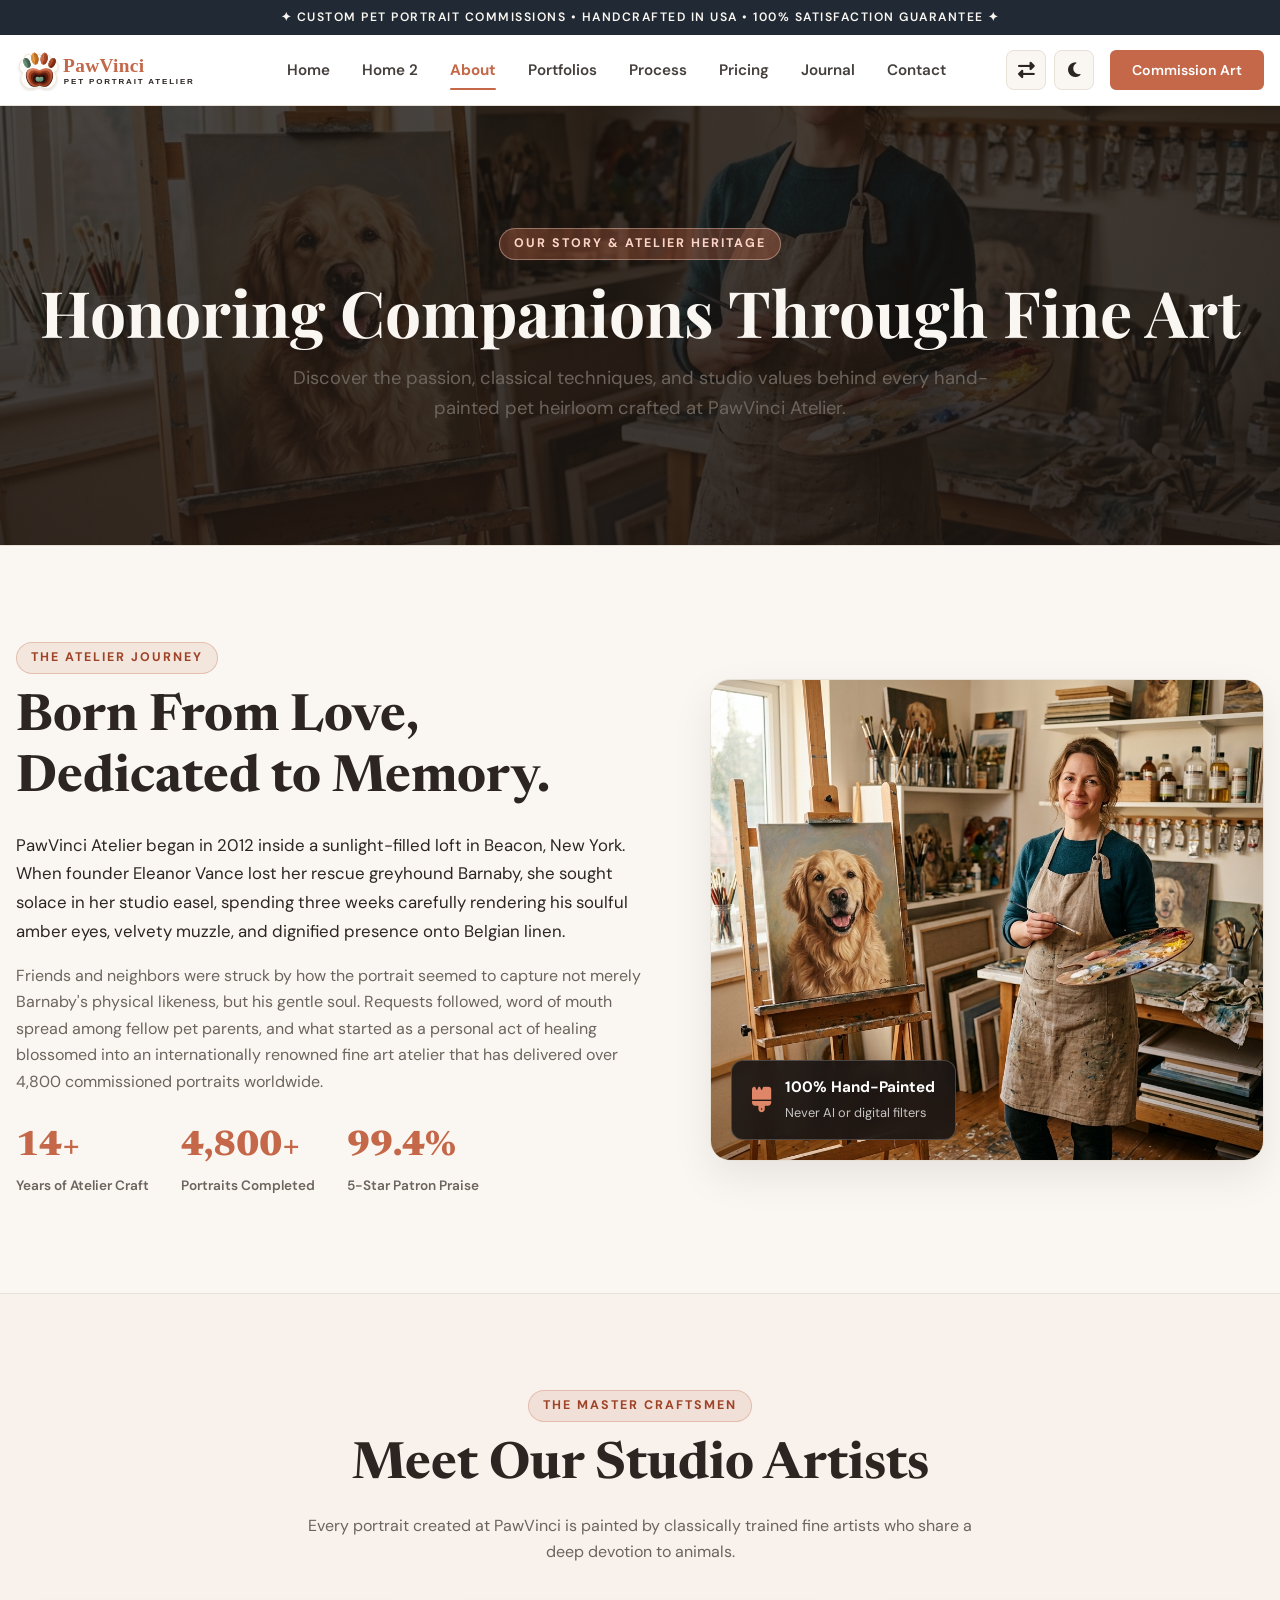
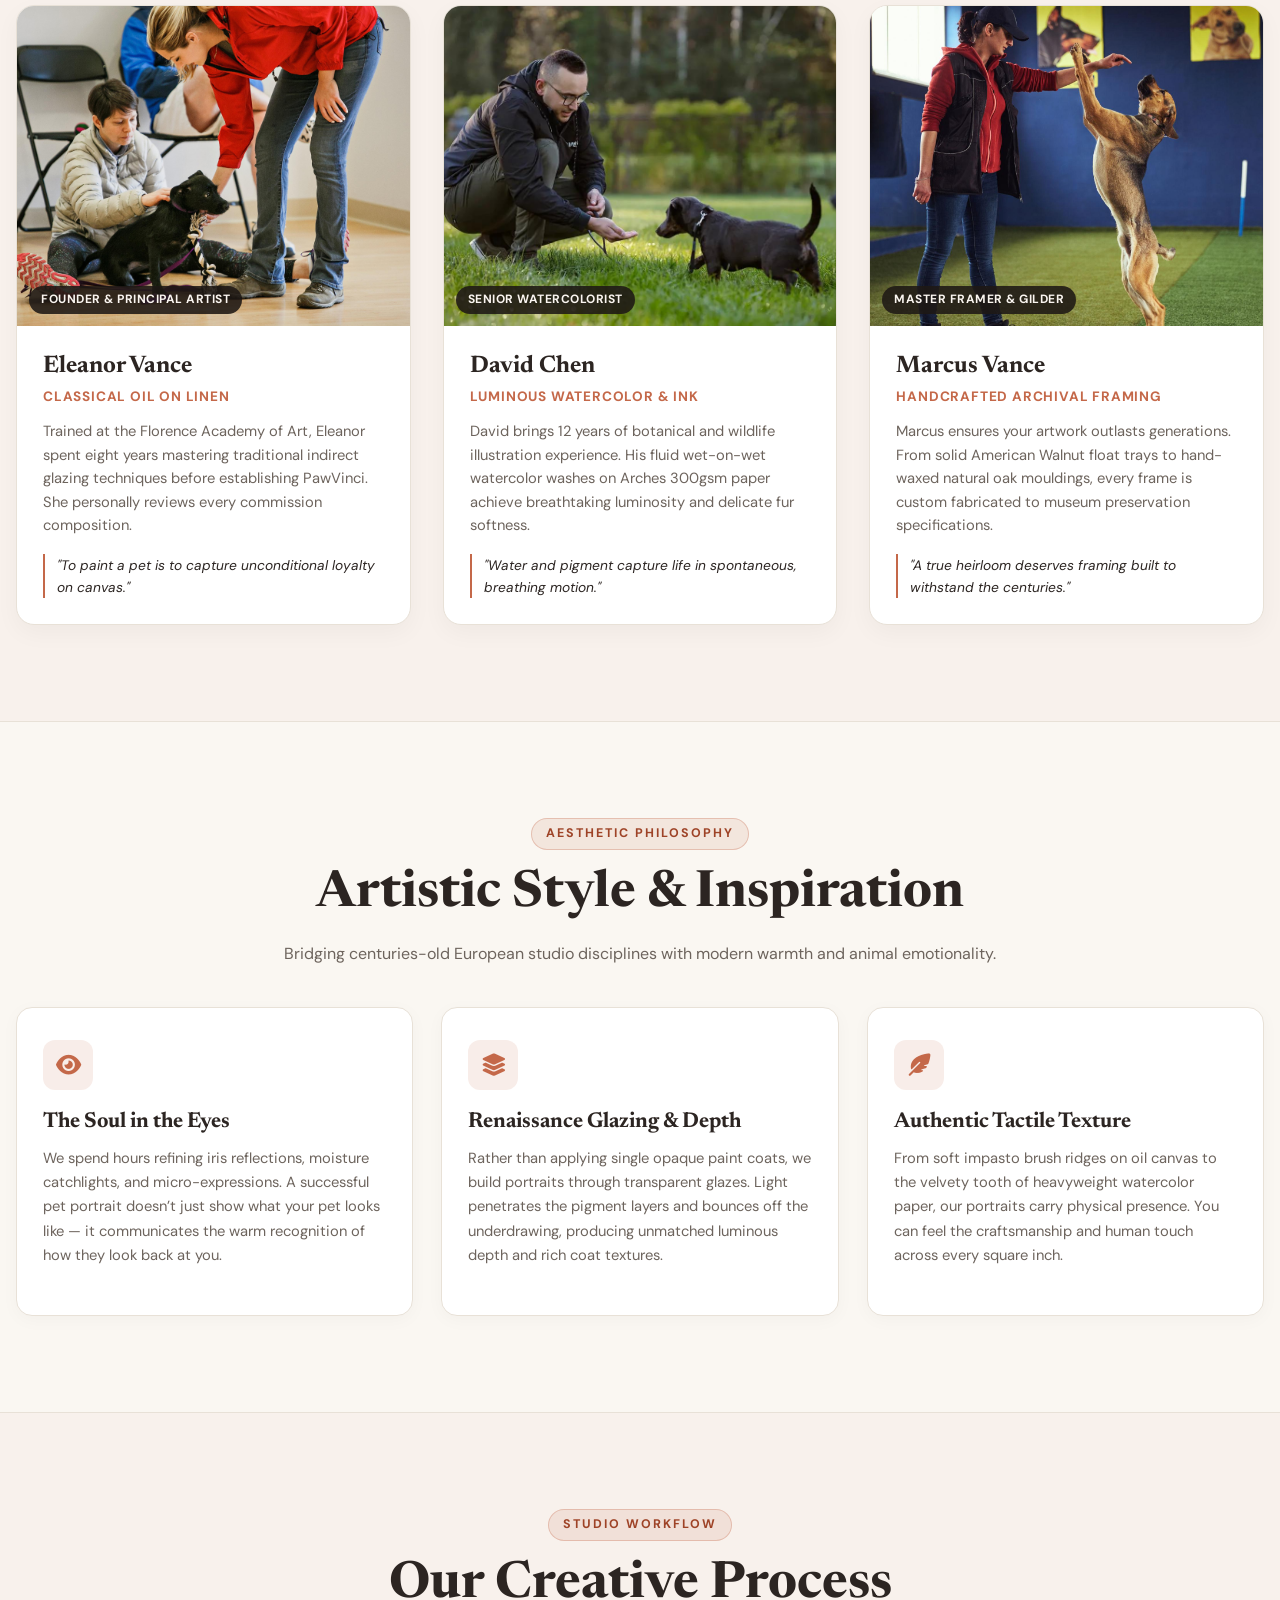
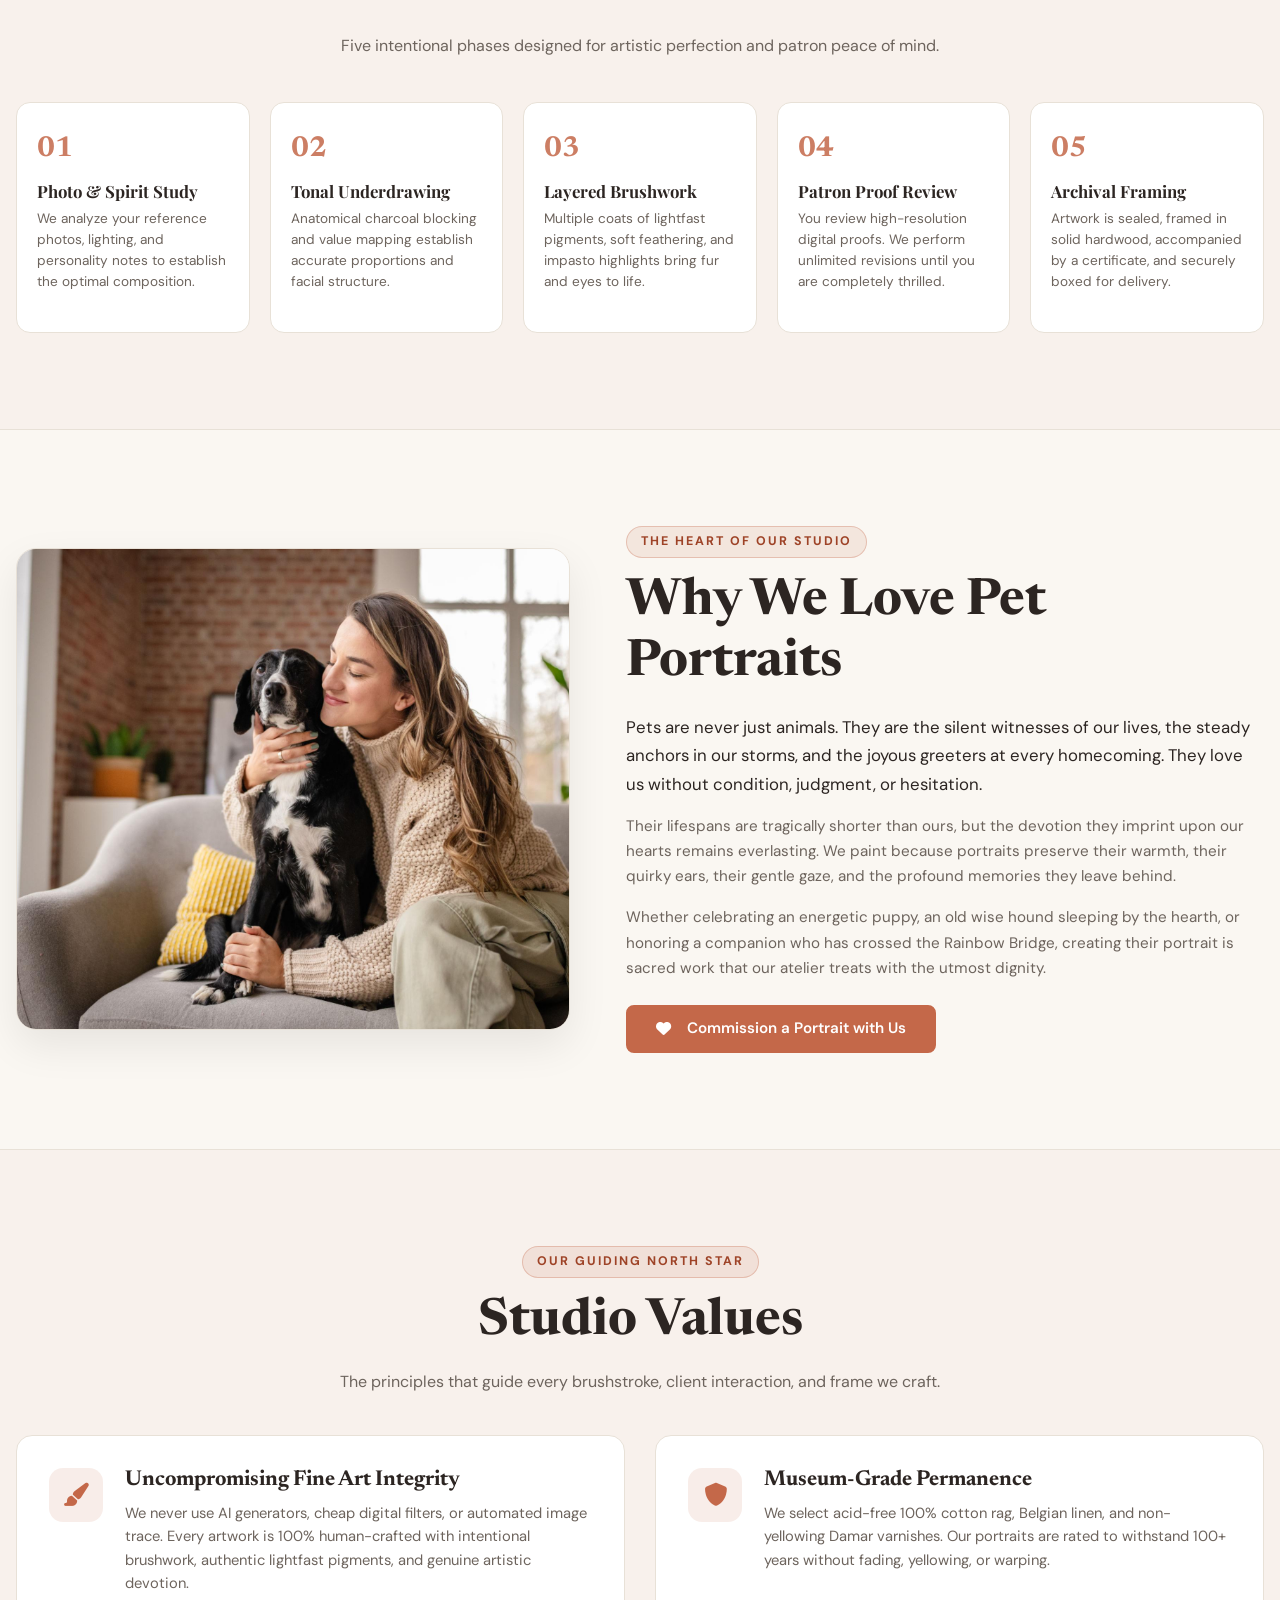
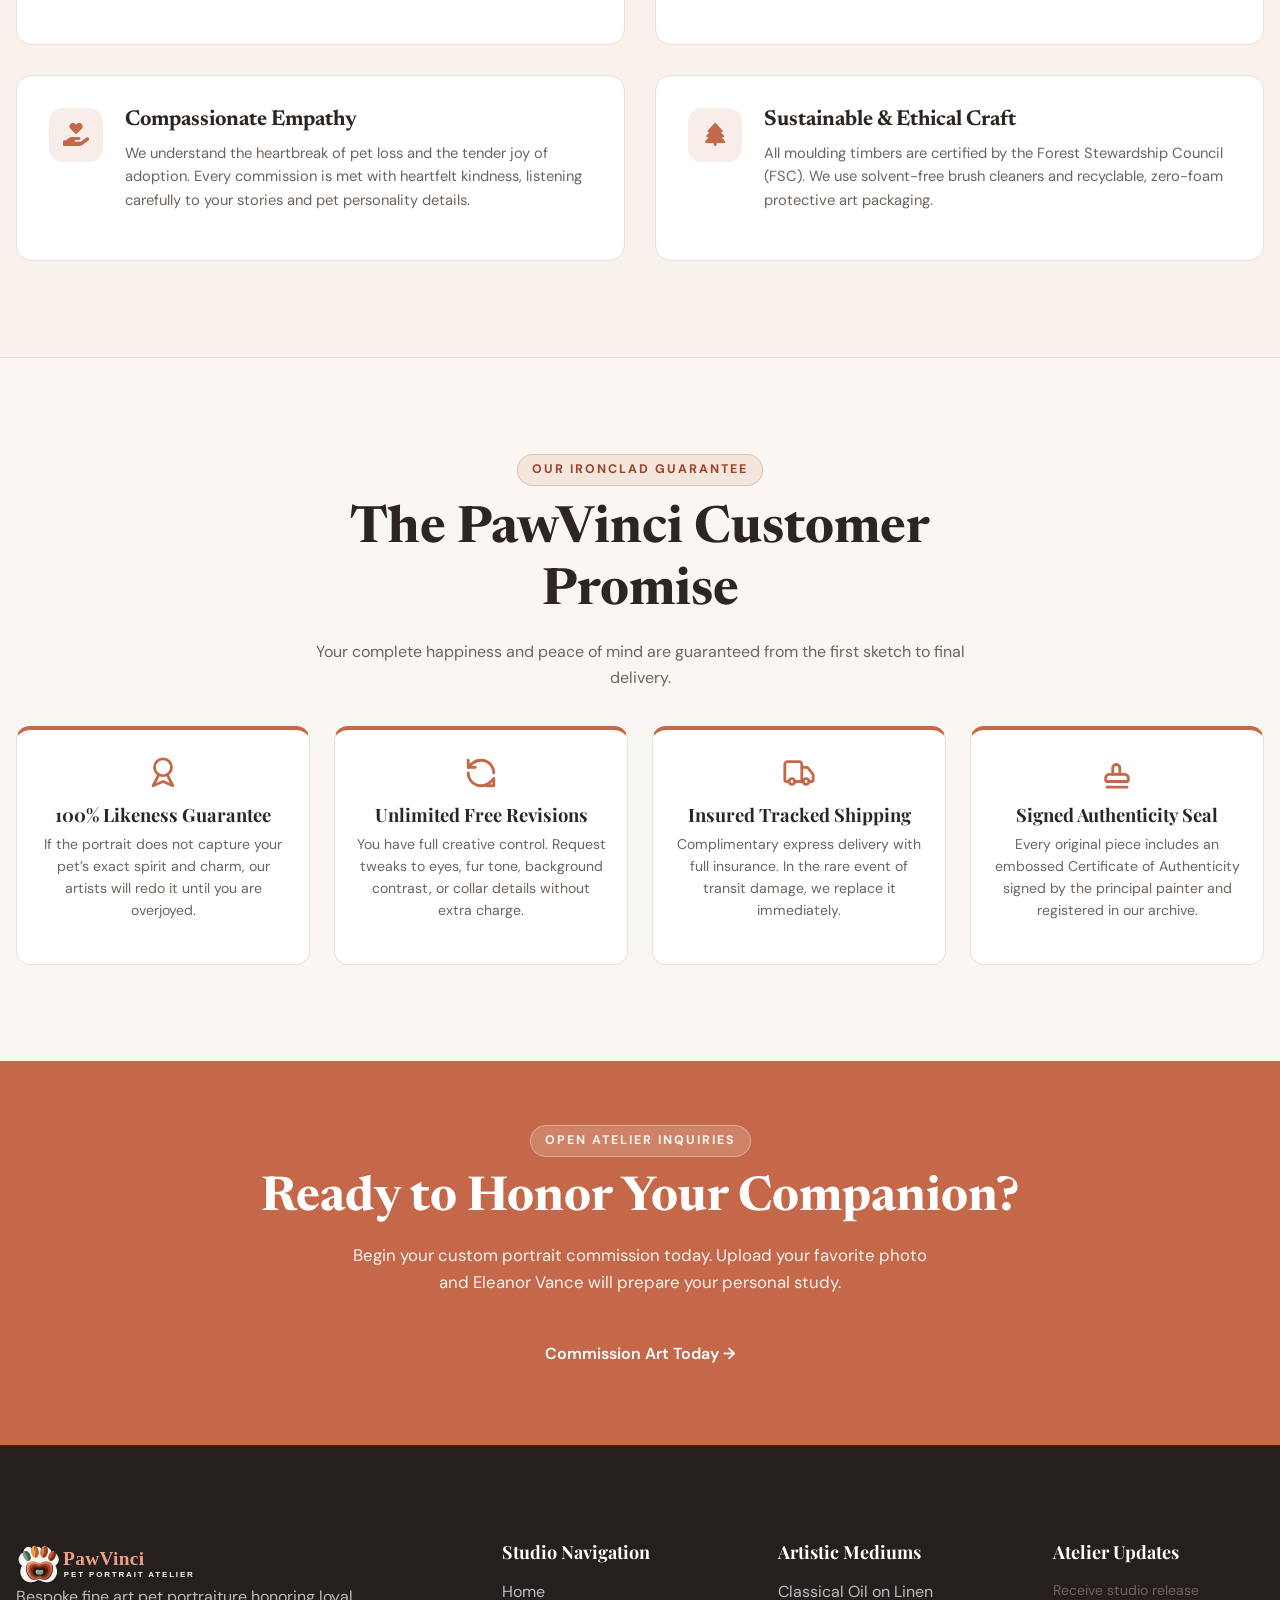
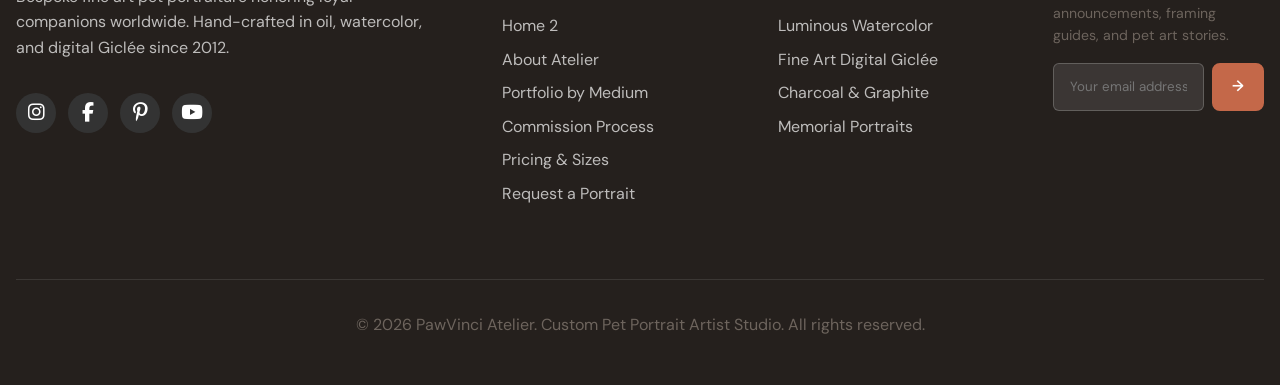
==== commit 9e0ada3d: "Update logo icon system, mobile 360 hero padding, and about page layout & icons" ====
--- a/about.html
+++ b/about.html
@@ -12,7 +12,7 @@
     href="https://fonts.googleapis.com/css2?family=Playfair+Display:ital,wght@0,400;0,600;0,700;1,400;1,600&family=DM+Sans:wght@300;400;500;600;700&family=Newsreader:ital,opsz,wght@0,16..72,400;0,16..72,500;1,16..72,400;1,16..72,500&display=swap"
     rel="stylesheet">
   <link rel="stylesheet" href="assets/css/style.css">
-  <link rel="stylesheet" href="https://cdnjs.cloudflare.com/ajax/libs/font-awesome/6.0.0/css/all.min.css">
+  <link rel="stylesheet" href="https://cdnjs.cloudflare.com/ajax/libs/font-awesome/6.5.2/css/all.min.css">
   <link rel="stylesheet" href="assets/css/rtl.css">
   <style>
     :root {
@@ -49,12 +49,61 @@
       align-items: center;
     }
 
+    .story-grid-reverse {
+      grid-template-columns: 1fr 1.15fr;
+    }
+
     @media (max-width: 900px) {
-      .about-story-grid {
-        grid-template-columns: 1fr;
-        gap: 36px;
-      }
-    }
+      .about-story-grid,
+      .story-grid-reverse {
+        grid-template-columns: 1fr !important;
+        gap: 36px !important;
+      }
+    }
+
+    @media (max-width: 480px) {
+      .about-story-grid,
+      .story-grid-reverse {
+        grid-template-columns: 1fr !important;
+        gap: 28px !important;
+      }
+      .story-image-wrap img {
+        height: 280px !important;
+      }
+    }
+
+    /* Target mobile 360px viewports */
+    @media (max-width: 380px) {
+      .about-story-grid,
+      .story-grid-reverse {
+        grid-template-columns: 100% !important;
+        gap: 24px !important;
+        width: 100% !important;
+        box-sizing: border-box !important;
+      }
+      .story-image-wrap img {
+        height: 230px !important;
+      }
+      .about-story-grid h2 {
+        font-size: 1.85rem !important;
+        line-height: 1.22 !important;
+        margin-bottom: 14px !important;
+      }
+      .about-story-grid p {
+        font-size: 0.92rem !important;
+        line-height: 1.6 !important;
+        margin-bottom: 14px !important;
+      }
+      .about-story-grid .btn {
+        width: 100% !important;
+        justify-content: center !important;
+        text-align: center !important;
+        padding: 12px 18px !important;
+        font-size: 0.92rem !important;
+        box-sizing: border-box !important;
+      }
+    }
+
 
     .story-image-wrap {
       position: relative;
@@ -263,17 +312,39 @@
     }
 
     .value-icon-box {
-      width: 52px;
-      height: 52px;
+      width: 54px;
+      height: 54px;
       border-radius: 14px;
       background: rgba(196, 104, 73, 0.12);
       color: var(--primary);
       display: flex;
       align-items: center;
       justify-content: center;
-      font-size: 1.4rem;
+      font-size: 1.45rem;
       flex-shrink: 0;
-    }
+      transition: all 0.3s ease;
+    }
+
+    .value-icon-box i {
+      color: var(--primary);
+      font-size: 1.45rem;
+      line-height: 1;
+      display: inline-block;
+      transition: color 0.3s ease, transform 0.3s ease;
+    }
+
+    .value-card:hover .value-icon-box {
+      background: var(--primary);
+      color: #FAF6F0;
+      transform: scale(1.06) rotate(-2deg);
+      box-shadow: 0 6px 18px rgba(196, 104, 73, 0.28);
+    }
+
+    .value-card:hover .value-icon-box i {
+      color: #FAF6F0;
+    }
+
+
 
     /* Customer Promise Strip */
     .promise-grid {
@@ -304,12 +375,23 @@
       border-top: 4px solid var(--primary);
     }
 
-    .promise-card i {
+    .promise-card i,
+    .promise-card svg {
       font-size: 1.8rem;
-      color: var(--primary);
-      margin-bottom: 14px;
+      width: 34px;
+      height: 34px;
+      stroke: var(--primary);
+      fill: none;
+      margin: 0 auto 14px;
       display: block;
-    }
+      transition: transform 0.3s ease;
+    }
+
+    .promise-card:hover i,
+    .promise-card:hover svg {
+      transform: scale(1.12);
+    }
+
   </style>
 </head>
 
@@ -599,7 +681,7 @@
   <!-- Section 5: Why We Love Pet Portraits -->
   <section class="section-padding">
     <div class="container">
-      <div class="about-story-grid" style="grid-template-columns: 1fr 1.15fr;">
+      <div class="about-story-grid story-grid-reverse">
         <div class="story-image-wrap fade-in-up">
           <img src="assets/images/A REAL CONNECTION.png" alt="A Real Connection Between Pet and Owner">
         </div>
@@ -634,8 +716,11 @@
 
       <div class="values-grid">
         
+        <!-- Value 1: Fine Art Integrity -->
         <div class="value-card fade-in-up">
-          <div class="value-icon-box"><i class="fa-solid fa-paintbrush"></i></div>
+          <div class="value-icon-box" title="Fine Art Integrity">
+            <i class="fa-solid fa-paintbrush"></i>
+          </div>
           <div>
             <h3 style="font-family: var(--about-editorial); font-size: 1.35rem; margin-bottom: 8px;">Uncompromising Fine Art Integrity</h3>
             <p style="font-size: 0.92rem; color: var(--text-muted); line-height: 1.6;">
@@ -644,8 +729,11 @@
           </div>
         </div>
 
+        <!-- Value 2: Museum-Grade Permanence -->
         <div class="value-card fade-in-up" style="transition-delay: 100ms;">
-          <div class="value-icon-box"><i class="fa-solid fa-shield-halved"></i></div>
+          <div class="value-icon-box" title="Museum-Grade Permanence">
+            <i class="fa-solid fa-shield"></i>
+          </div>
           <div>
             <h3 style="font-family: var(--about-editorial); font-size: 1.35rem; margin-bottom: 8px;">Museum-Grade Permanence</h3>
             <p style="font-size: 0.92rem; color: var(--text-muted); line-height: 1.6;">
@@ -654,8 +742,11 @@
           </div>
         </div>
 
+        <!-- Value 3: Compassionate Empathy -->
         <div class="value-card fade-in-up" style="transition-delay: 200ms;">
-          <div class="value-icon-box"><i class="fa-solid fa-hands-holding-child"></i></div>
+          <div class="value-icon-box" title="Compassionate Empathy">
+            <i class="fa-solid fa-hand-holding-heart"></i>
+          </div>
           <div>
             <h3 style="font-family: var(--about-editorial); font-size: 1.35rem; margin-bottom: 8px;">Compassionate Empathy</h3>
             <p style="font-size: 0.92rem; color: var(--text-muted); line-height: 1.6;">
@@ -664,8 +755,11 @@
           </div>
         </div>
 
+        <!-- Value 4: Sustainable & Ethical Craft -->
         <div class="value-card fade-in-up" style="transition-delay: 300ms;">
-          <div class="value-icon-box"><i class="fa-solid fa-tree"></i></div>
+          <div class="value-icon-box" title="Sustainable & Ethical Craft">
+            <i class="fa-solid fa-tree"></i>
+          </div>
           <div>
             <h3 style="font-family: var(--about-editorial); font-size: 1.35rem; margin-bottom: 8px;">Sustainable &amp; Ethical Craft</h3>
             <p style="font-size: 0.92rem; color: var(--text-muted); line-height: 1.6;">
@@ -692,7 +786,10 @@
       <div class="promise-grid">
         
         <div class="promise-card fade-in-up">
-          <i class="fa-solid fa-certificate"></i>
+          <svg xmlns="http://www.w3.org/2000/svg" width="34" height="34" viewBox="0 0 24 24" fill="none" stroke="currentColor" stroke-width="2" stroke-linecap="round" stroke-linejoin="round" aria-hidden="true">
+            <circle cx="12" cy="8" r="6"/>
+            <path d="m15.4 14 3.6 7-7-3-7 3 3.6-7"/>
+          </svg>
           <h4 style="font-size: 1.15rem; margin-bottom: 8px;">100% Likeness Guarantee</h4>
           <p style="font-size: 0.88rem; color: var(--text-muted); line-height: 1.55;">
             If the portrait does not capture your pet’s exact spirit and charm, our artists will redo it until you are overjoyed.
@@ -700,7 +797,12 @@
         </div>
 
         <div class="promise-card fade-in-up" style="transition-delay: 100ms;">
-          <i class="fa-solid fa-arrows-rotate"></i>
+          <svg xmlns="http://www.w3.org/2000/svg" width="34" height="34" viewBox="0 0 24 24" fill="none" stroke="currentColor" stroke-width="2" stroke-linecap="round" stroke-linejoin="round" aria-hidden="true">
+            <path d="M21 12a9 9 0 0 0-9-9 9.75 9.75 0 0 0-6.74 2.74L3 8"/>
+            <path d="M3 3v5h5"/>
+            <path d="M3 12a9 9 0 0 0 9 9 9.75 9.75 0 0 0 6.74-2.74L21 16"/>
+            <path d="M16 21h5v-5"/>
+          </svg>
           <h4 style="font-size: 1.15rem; margin-bottom: 8px;">Unlimited Free Revisions</h4>
           <p style="font-size: 0.88rem; color: var(--text-muted); line-height: 1.55;">
             You have full creative control. Request tweaks to eyes, fur tone, background contrast, or collar details without extra charge.
@@ -708,7 +810,13 @@
         </div>
 
         <div class="promise-card fade-in-up" style="transition-delay: 200ms;">
-          <i class="fa-solid fa-truck-fast"></i>
+          <svg xmlns="http://www.w3.org/2000/svg" width="34" height="34" viewBox="0 0 24 24" fill="none" stroke="currentColor" stroke-width="2" stroke-linecap="round" stroke-linejoin="round" aria-hidden="true">
+            <path d="M14 18V6a2 2 0 0 0-2-2H4a2 2 0 0 0-2 2v11a1 1 0 0 0 1 1h2"/>
+            <path d="M15 18H9"/>
+            <path d="M19 18h2a1 1 0 0 0 1-1v-3.65a1 1 0 0 0-.22-.62l-3.48-4.35A1 1 0 0 0 17.52 8H14"/>
+            <circle cx="17" cy="18" r="2"/>
+            <circle cx="7" cy="18" r="2"/>
+          </svg>
           <h4 style="font-size: 1.15rem; margin-bottom: 8px;">Insured Tracked Shipping</h4>
           <p style="font-size: 0.88rem; color: var(--text-muted); line-height: 1.55;">
             Complimentary express delivery with full insurance. In the rare event of transit damage, we replace it immediately.
@@ -716,7 +824,11 @@
         </div>
 
         <div class="promise-card fade-in-up" style="transition-delay: 300ms;">
-          <i class="fa-solid fa-stamp"></i>
+          <svg xmlns="http://www.w3.org/2000/svg" width="34" height="34" viewBox="0 0 24 24" fill="none" stroke="currentColor" stroke-width="2" stroke-linecap="round" stroke-linejoin="round" aria-hidden="true">
+            <path d="M5 22h14"/>
+            <path d="M19.27 13.73A2.5 2.5 0 0 0 17.5 13h-11A2.5 2.5 0 0 0 4 15.5V17a1 1 0 0 0 1 1h14a1 1 0 0 0 1-1v-1.5c0-.66-.26-1.3-.73-1.77z"/>
+            <path d="M14 13V8.5C14 7.12 12.88 6 11.5 6S9 7.12 9 8.5V13"/>
+          </svg>
           <h4 style="font-size: 1.15rem; margin-bottom: 8px;">Signed Authenticity Seal</h4>
           <p style="font-size: 0.88rem; color: var(--text-muted); line-height: 1.55;">
             Every original piece includes an embossed Certificate of Authenticity signed by the principal painter and registered in our archive.
@@ -745,7 +857,7 @@
       <div class="footer-grid fade-in-up">
         <div style="text-align: inherit;">
           <a href="index.html" class="logo">
-            <img src="assets/images/logo.svg" alt="PawVinci Pet Portrait Studio" style="height: 42px; width: auto;">
+            <img src="assets/images/logo-dark.svg" alt="PawVinci Pet Portrait Studio" style="height: 42px; width: auto;">
           </a>
           <p class="footer-desc">Bespoke fine art pet portraiture honoring loyal companions worldwide. Hand-crafted in oil, watercolor, and digital Giclée since 2012.</p>
           <div class="social-icons">
--- a/assets/css/style.css
+++ b/assets/css/style.css
@@ -251,7 +251,7 @@
 }
 
 [data-theme="dark"] .logo img {
-  filter: brightness(1.2) contrast(1.05);
+  filter: none;
 }
 
 .nav-links {
